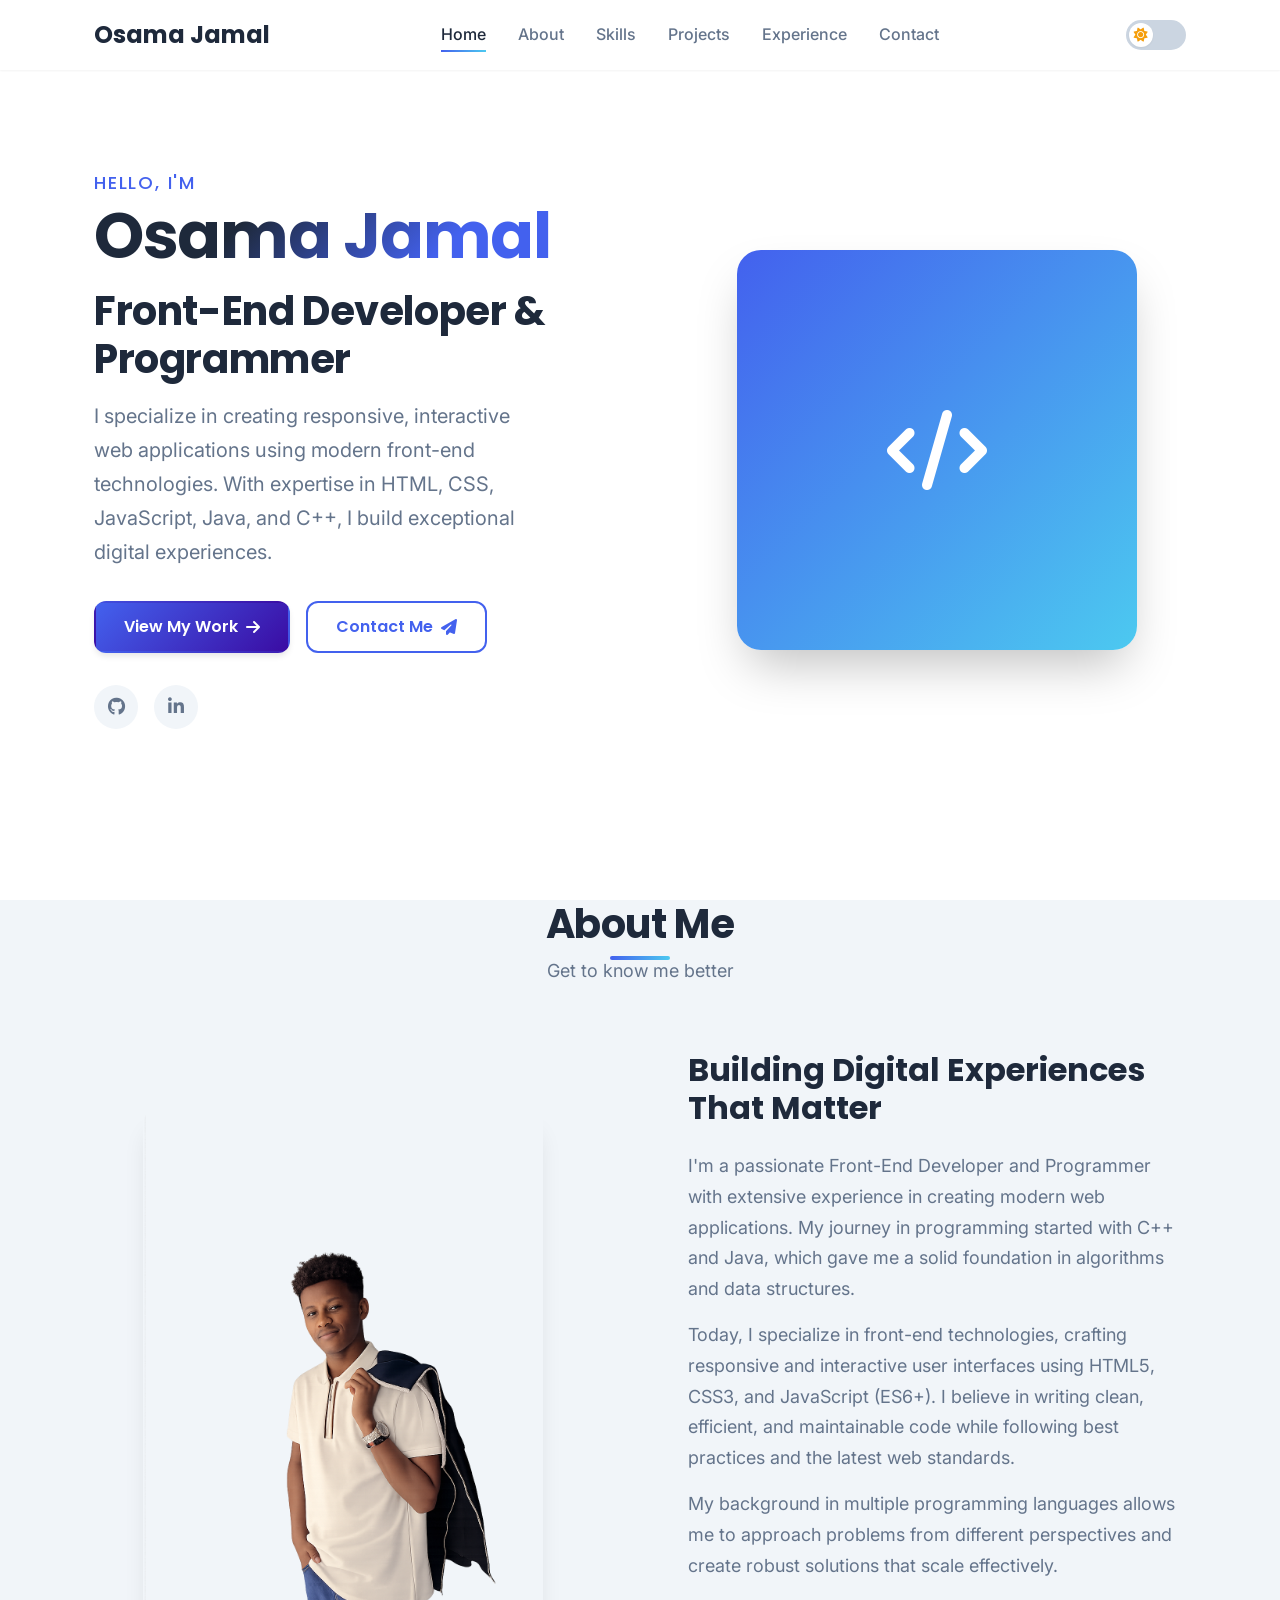
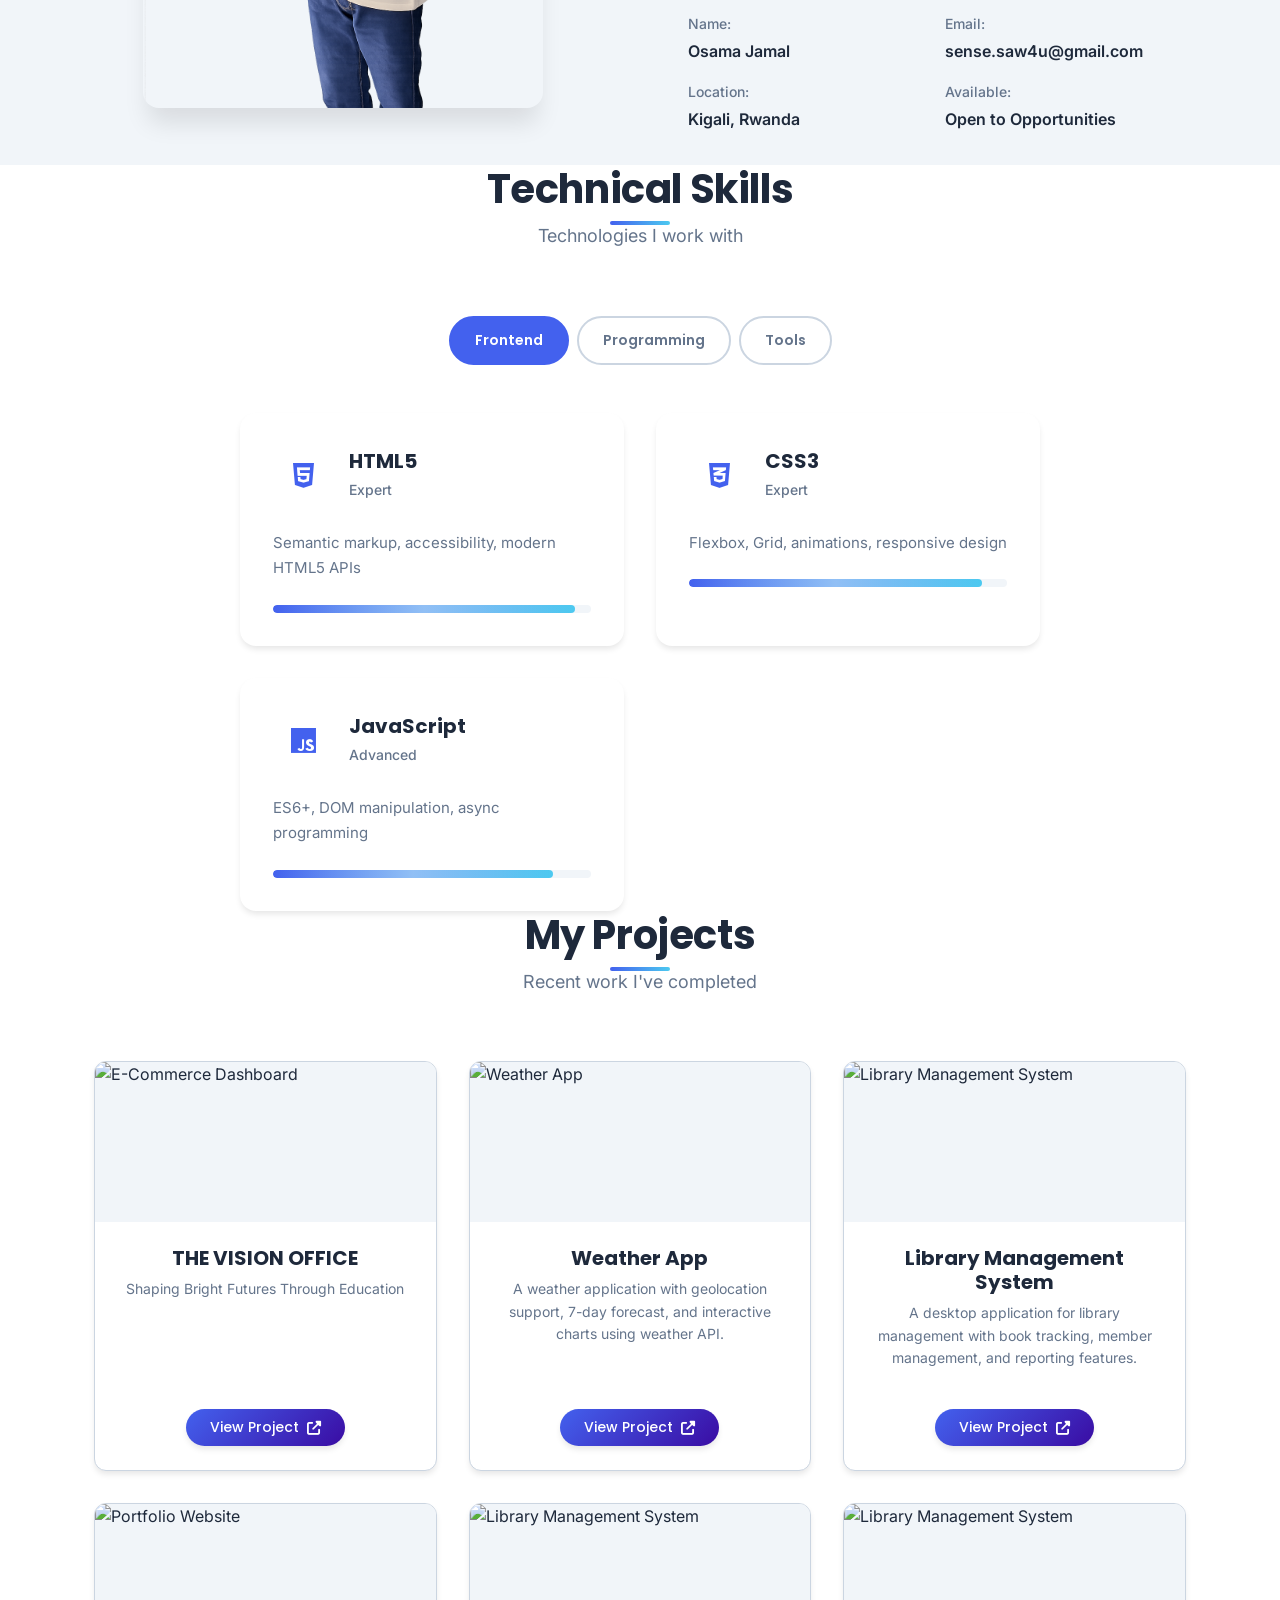
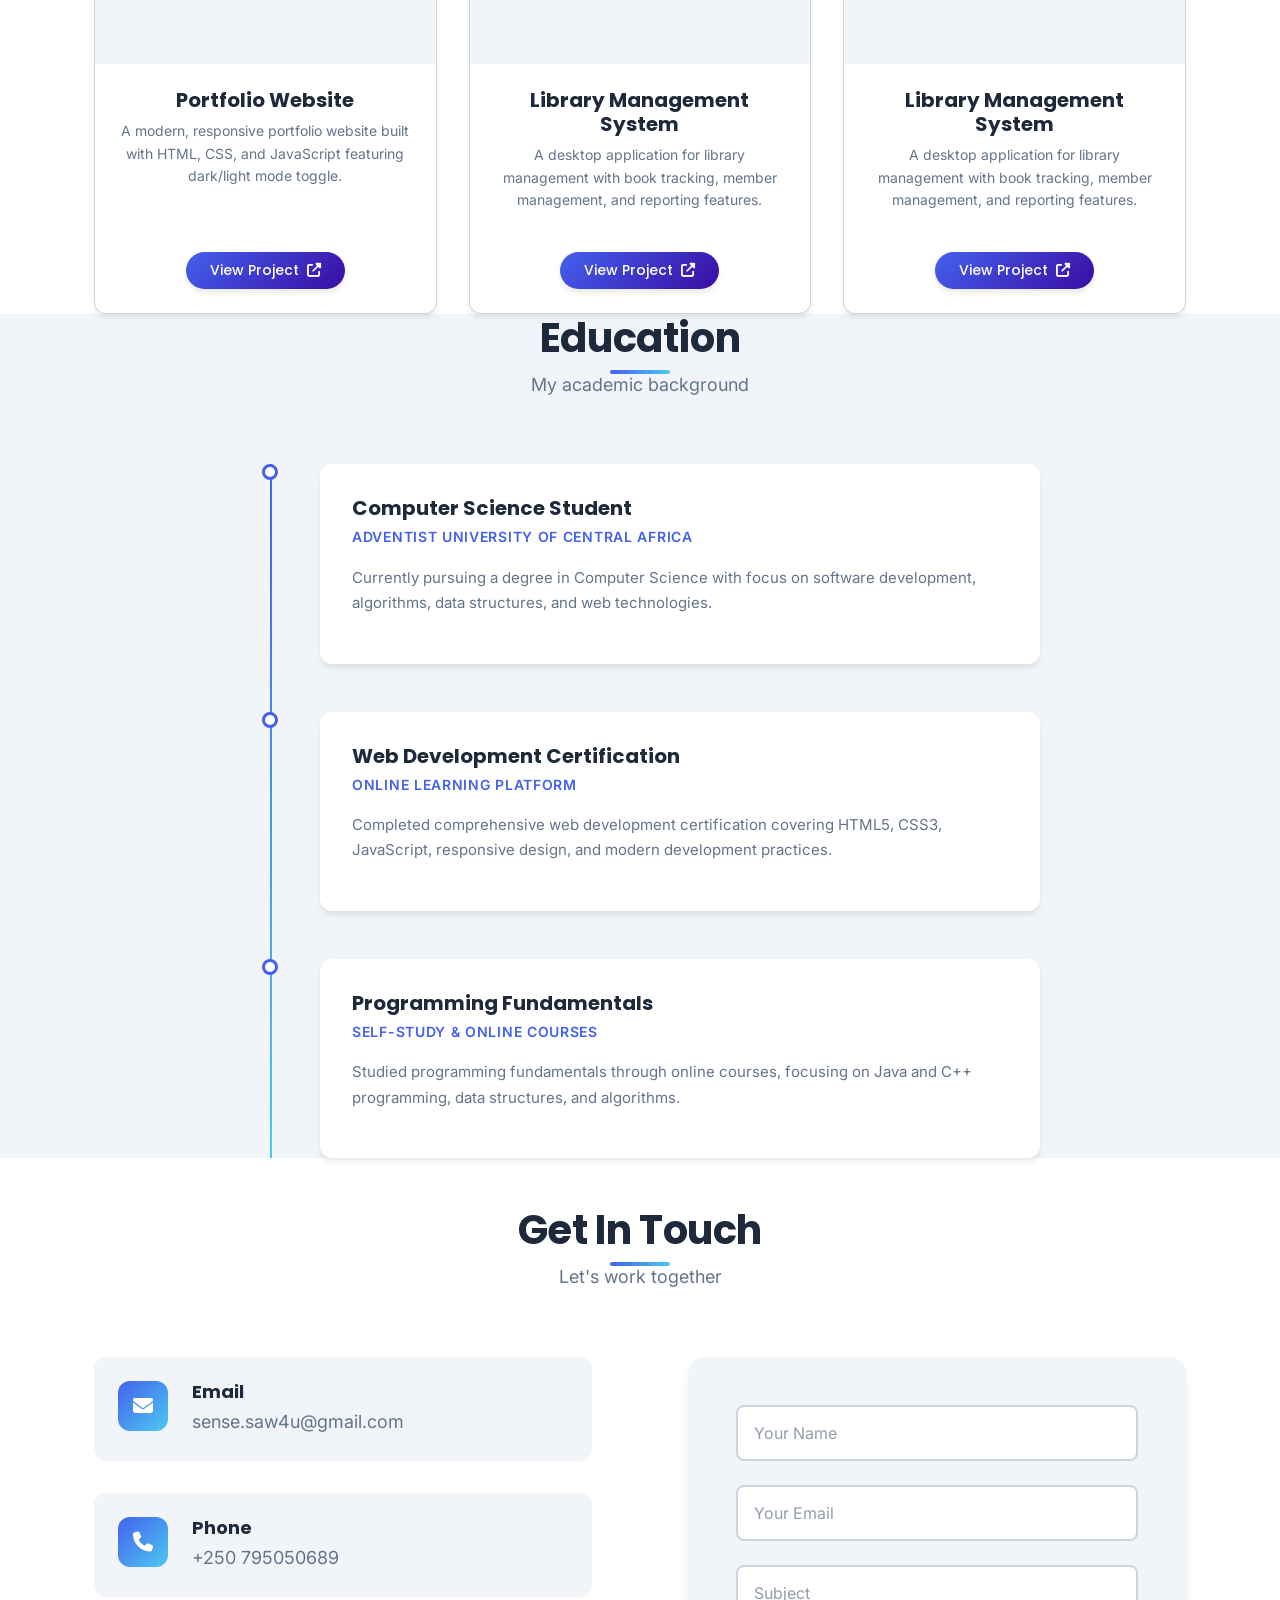
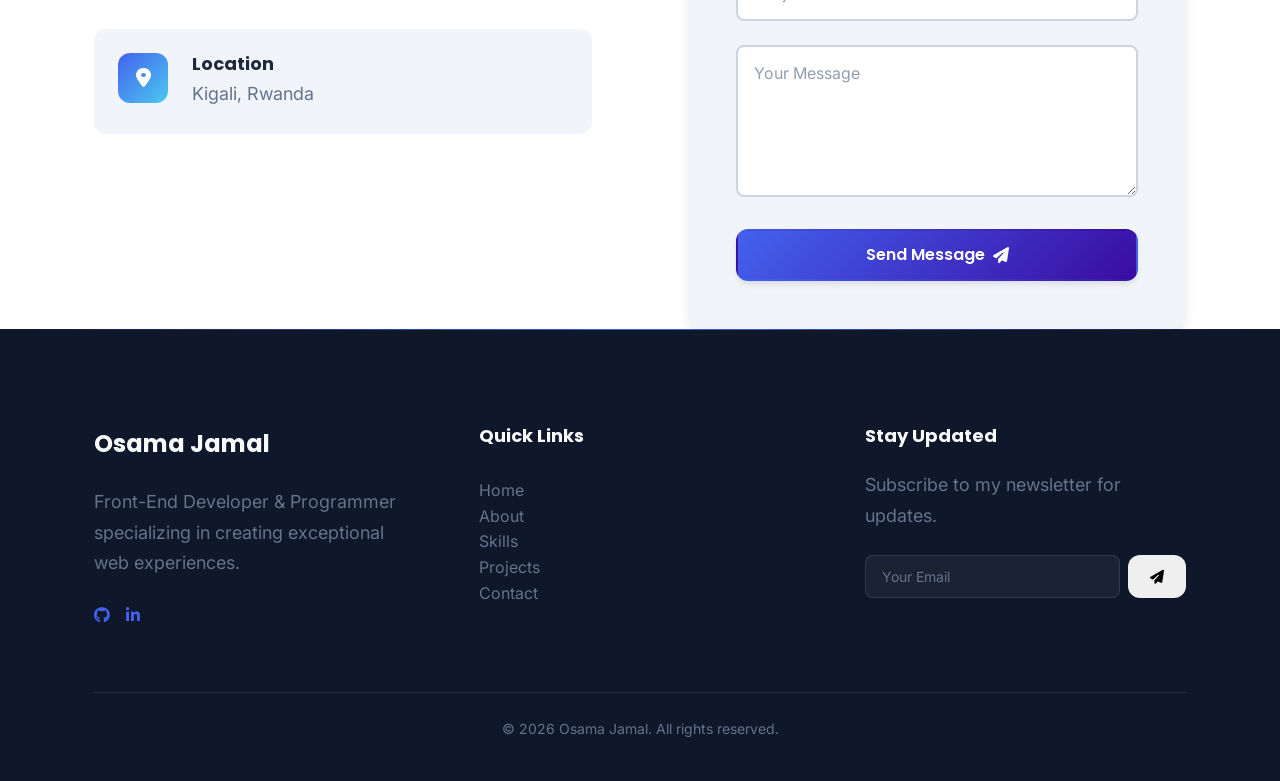
==== index.html @ 8637c6cd "Add files via upload" ====
<!DOCTYPE html>
<html lang="en">

<head>
    <meta charset="UTF-8">
    <meta name="viewport" content="width=device-width, initial-scale=1.0">
    <title>Osama Jamal | Front-End Developer</title>
    <meta name="description" content="Professional portfolio of Osama Jamal, Front-End Developer specializing in HTML, CSS, JavaScript, Java, and C++.">
    <link rel="stylesheet" href="https://cdnjs.cloudflare.com/ajax/libs/font-awesome/6.4.0/css/all.min.css">
    <link href="https://fonts.googleapis.com/css2?family=Poppins:wght@300;400;500;600;700&family=Inter:wght@300;400;500;600;700&display=swap" rel="stylesheet">
    <link rel="stylesheet" href="style.css">
    <link rel="icon" type="image/x-icon" href="assets/favicon.ico">
</head>

<body>
    <!-- Preloader -->
    <div class="preloader">
        <div class="loader">
            <div class="loader-circle"></div>
            <div class="loader-text">Loading</div>
        </div>
    </div>

    <!-- Back to Top Button -->
    <button id="backToTop" class="back-to-top">
        <i class="fas fa-chevron-up"></i>
    </button>

    <!-- Header & Navigation -->
    <header class="header">
        <div class="container">
            <nav class="navbar">
                <a href="#home" class="logo">
                    <span class="logo-text">O<span class="logo-highlight">J</span></span>
                    <span class="logo-name">Osama Jamal</span>
                </a>

                <ul class="nav-links">
                    <li><a href="#home" class="nav-link active">Home</a></li>
                    <li><a href="#about" class="nav-link">About</a></li>
                    <li><a href="#skills" class="nav-link">Skills</a></li>
                    <li><a href="#projects" class="nav-link">Projects</a></li>
                    <li><a href="#experience" class="nav-link">Experience</a></li>
                    <li><a href="#contact" class="nav-link">Contact</a></li>
                </ul>

                <div class="theme-toggle">
                    <input type="checkbox" id="theme-switch" class="theme-switch">
                    <label for="theme-switch" class="theme-label">
                        <i class="fas fa-sun"></i>
                        <i class="fas fa-moon"></i>
                        <span class="theme-ball"></span>
                    </label>
                </div>

                <div class="menu-toggle">
                    <div class="hamburger">
                        <span></span>
                        <span></span>
                        <span></span>
                    </div>
                </div>
            </nav>
        </div>
    </header>

    <!-- Main Content -->
    <main>
        <!-- Hero Section -->
        <section id="home" class="hero">
            <div class="container">
                <div class="hero-content">
                    <div class="hero-text">
                        <h4 class="hero-subtitle">Hello, I'm</h4>
                        <h1 class="hero-title">Osama Jamal</h1>
                        <h2 class="hero-role">Front-End Developer & Programmer</h2>
                        <p class="hero-description">
                            I specialize in creating responsive, interactive web applications using modern front-end technologies. With expertise in HTML, CSS, JavaScript, Java, and C++, I build exceptional digital experiences.
                        </p>
                        <div class="hero-buttons">
                            <a href="#projects" class="btn btn-primary">
                                <span>View My Work</span>
                                <i class="fas fa-arrow-right"></i>
                            </a>
                            <a href="#contact" class="btn btn-secondary">
                                <span>Contact Me</span>
                                <i class="fas fa-paper-plane"></i>
                            </a>
                        </div>
                        <div class="hero-social">
                            <a href="https://github.com" target="_blank" class="social-icon">
                                <i class="fab fa-github"></i>
                            </a>
                            <a href="https://linkedin.com" target="_blank" class="social-icon">
                                <i class="fab fa-linkedin-in"></i>
                            </a>
                        </div>
                    </div>
                    <div class="hero-image">
                        <div class="image-wrapper">
                            <div class="profile-image">
                                <!-- Placeholder for profile image -->
                                <div class="profile-placeholder">
                                    <i class="fas fa-code"></i>
                                </div>
                            </div>
                        </div>
                    </div>
                </div>
            </div>
        </section>

        <!-- About Section -->
        <section id="about" class="about section-padding">
            <div class="container">
                <div class="section-header">
                    <h2 class="section-title">About Me</h2>
                    <p class="section-subtitle">Get to know me better</p>
                </div>

                <div class="about-content">
                    <div class="about-image">
                        <div class="image-container">
                            <img src="osama.PNG" alt="Osama Jamal" class="about-img">
                            <div class="about-badge">
                                <!-- <span>Passionate Developer</span> -->
                            </div>
                        </div>
                    </div>

                    <div class="about-text">
                        <h3 class="about-title">Building Digital Experiences That Matter</h3>
                        <div class="about-description">
                            <p>
                                I'm a passionate Front-End Developer and Programmer with extensive experience in creating modern web applications. My journey in programming started with C++ and Java, which gave me a solid foundation in algorithms and data structures.
                            </p>
                            <p>
                                Today, I specialize in front-end technologies, crafting responsive and interactive user interfaces using HTML5, CSS3, and JavaScript (ES6+). I believe in writing clean, efficient, and maintainable code while following best practices and the latest web
                                standards.
                            </p>
                            <p>
                                My background in multiple programming languages allows me to approach problems from different perspectives and create robust solutions that scale effectively.
                            </p>
                        </div>

                        <div class="about-info">
                            <div class="info-item">
                                <span class="info-label">Name:</span>
                                <span class="info-value">Osama Jamal</span>
                            </div>
                            <div class="info-item">
                                <span class="info-label">Email:</span>
                                <span class="info-value">sense.saw4u@gmail.com</span>
                            </div>
                            <div class="info-item">
                                <span class="info-label">Location:</span>
                                <span class="info-value">Kigali, Rwanda</span>
                            </div>
                            <div class="info-item">
                                <span class="info-label">Available:</span>
                                <span class="info-value">Open to Opportunities</span>
                            </div>
                        </div>
                    </div>
                </div>
            </div>
        </section>

        <!-- Skills Section -->
        <section id="skills" class="skills section-padding">
            <div class="container">
                <div class="section-header">
                    <h2 class="section-title">Technical Skills</h2>
                    <p class="section-subtitle">Technologies I work with</p>
                </div>

                <div class="skills-content">
                    <div class="skills-categories">
                        <div class="category-tabs">
                            <button class="category-tab active" data-category="frontend">Frontend</button>
                            <button class="category-tab" data-category="programming">Programming</button>
                            <button class="category-tab" data-category="tools">Tools</button>
                        </div>

                        <div class="category-content">
                            <!-- Frontend Skills -->
                            <div class="skills-grid active" id="frontend">
                                <div class="skill-item">
                                    <div class="skill-header">
                                        <div class="skill-icon">
                                            <i class="fab fa-html5"></i>
                                        </div>
                                        <div class="skill-info">
                                            <h4 class="skill-name">HTML5</h4>
                                            <span class="skill-level">Expert</span>
                                        </div>
                                    </div>
                                    <p class="skill-description">Semantic markup, accessibility, modern HTML5 APIs</p>
                                    <div class="skill-progress">
                                        <div class="progress-bar" style="width: 95%"></div>
                                    </div>
                                </div>

                                <div class="skill-item">
                                    <div class="skill-header">
                                        <div class="skill-icon">
                                            <i class="fab fa-css3-alt"></i>
                                        </div>
                                        <div class="skill-info">
                                            <h4 class="skill-name">CSS3</h4>
                                            <span class="skill-level">Expert</span>
                                        </div>
                                    </div>
                                    <p class="skill-description">Flexbox, Grid, animations, responsive design</p>
                                    <div class="skill-progress">
                                        <div class="progress-bar" style="width: 92%"></div>
                                    </div>
                                </div>

                                <div class="skill-item">
                                    <div class="skill-header">
                                        <div class="skill-icon">
                                            <i class="fab fa-js"></i>
                                        </div>
                                        <div class="skill-info">
                                            <h4 class="skill-name">JavaScript</h4>
                                            <span class="skill-level">Advanced</span>
                                        </div>
                                    </div>
                                    <p class="skill-description">ES6+, DOM manipulation, async programming</p>
                                    <div class="skill-progress">
                                        <div class="progress-bar" style="width: 88%"></div>
                                    </div>
                                </div>
                            </div>

                            <!-- Programming Skills -->
                            <div class="skills-grid" id="programming">
                                <div class="skill-item">
                                    <div class="skill-header">
                                        <div class="skill-icon">
                                            <i class="fab fa-java"></i>
                                        </div>
                                        <div class="skill-info">
                                            <h4 class="skill-name">Java</h4>
                                            <span class="skill-level">Advanced</span>
                                        </div>
                                    </div>
                                    <p class="skill-description">OOP, data structures, algorithms</p>
                                    <div class="skill-progress">
                                        <div class="progress-bar" style="width: 85%"></div>
                                    </div>
                                </div>

                                <div class="skill-item">
                                    <div class="skill-header">
                                        <div class="skill-icon">
                                            <i class="fas fa-code"></i>
                                        </div>
                                        <div class="skill-info">
                                            <h4 class="skill-name">C++</h4>
                                            <span class="skill-level">Intermediate</span>
                                        </div>
                                    </div>
                                    <p class="skill-description">Memory management, algorithms, OOP</p>
                                    <div class="skill-progress">
                                        <div class="progress-bar" style="width: 80%"></div>
                                    </div>
                                </div>
                            </div>

                            <!-- Tools Skills -->
                            <div class="skills-grid" id="tools">
                                <div class="skill-item">
                                    <div class="skill-header">
                                        <div class="skill-icon">
                                            <i class="fab fa-git-alt"></i>
                                        </div>
                                        <div class="skill-info">
                                            <h4 class="skill-name">Git</h4>
                                            <span class="skill-level">Advanced</span>
                                        </div>
                                    </div>
                                    <p class="skill-description">Version control, collaboration workflows</p>
                                    <div class="skill-progress">
                                        <div class="progress-bar" style="width: 90%"></div>
                                    </div>
                                </div>

                                <div class="skill-item">
                                    <div class="skill-header">
                                        <div class="skill-icon">
                                            <i class="fas fa-tools"></i>
                                        </div>
                                        <div class="skill-info">
                                            <h4 class="skill-name">VS Code</h4>
                                            <span class="skill-level">Expert</span>
                                        </div>
                                    </div>
                                    <p class="skill-description">Extensions, debugging, productivity tools</p>
                                    <div class="skill-progress">
                                        <div class="progress-bar" style="width: 95%"></div>
                                    </div>
                                </div>
                            </div>
                        </div>
                    </div>
                </div>
            </div>
        </section>

        <!-- Projects Section -->
        <!-- Projects Section -->
        <section id="projects" class="projects section-padding">
            <div class="container">
                <div class="section-header">
                    <h2 class="section-title">My Projects</h2>
                    <p class="section-subtitle">Recent work I've completed</p>
                </div>

                <div class="projects-grid">
                    <!-- Project 1 -->
                    <div class="project-card">
                        <div class="project-image">
                            <img src="pics/project1.jpg" alt="E-Commerce Dashboard">
                        </div>
                        <div class="project-content">
                            <h3 class="project-title">THE VISION OFFICE</h3>
                            <p class="project-description">
                                Shaping Bright Futures Through Education
                            </p>
                            <div class="project-footer">
                                <a href="https//the-vision-dd56e.Wep.app" target="_blank" class="btn btn-sm btn-primary">
                                    <span>View Project</span>
                                    <i class="fas fa-external-link-alt"></i>
                                </a>
                            </div>
                        </div>
                    </div>

                    <!-- Project 2 -->
                    <div class="project-card">
                        <div class="project-image">
                            <img src="pics/" alt="Weather App">
                        </div>
                        <div class="project-content">
                            <h3 class="project-title">Weather App</h3>
                            <p class="project-description">
                                A weather application with geolocation support, 7-day forecast, and interactive charts using weather API.
                            </p>
                            <div class="project-footer">
                                <a href="https://github.com/yourusername/weather-app" target="_blank" class="btn btn-sm btn-primary">
                                    <span>View Project</span>
                                    <i class="fas fa-external-link-alt"></i>
                                </a>
                            </div>
                        </div>
                    </div>

                    <!-- Project 3 -->
                    <div class="project-card">
                        <div class="project-image">
                            <img src="project3.jpg" alt="Library Management System">
                        </div>
                        <div class="project-content">
                            <h3 class="project-title">Library Management System</h3>
                            <p class="project-description">
                                A desktop application for library management with book tracking, member management, and reporting features.
                            </p>
                            <div class="project-footer">
                                <a href="https://github.com/yourusername/library-management" target="_blank" class="btn btn-sm btn-primary">
                                    <span>View Project</span>
                                    <i class="fas fa-external-link-alt"></i>
                                </a>
                            </div>
                        </div>
                    </div>

                    <!-- Project 4 -->
                    <div class="project-card">
                        <div class="project-image">
                            <img src="project4.jpg" alt="Portfolio Website">
                        </div>
                        <div class="project-content">
                            <h3 class="project-title">Portfolio Website</h3>
                            <p class="project-description">
                                A modern, responsive portfolio website built with HTML, CSS, and JavaScript featuring dark/light mode toggle.
                            </p>
                            <div class="project-footer">
                                <a href="https://github.com/yourusername/portfolio" target="_blank" class="btn btn-sm btn-primary">
                                    <span>View Project</span>
                                    <i class="fas fa-external-link-alt"></i>
                                </a>
                            </div>
                        </div>
                    </div>
                    <!-- Project 5 -->
                    <div class="project-card">
                        <div class="project-image">
                            <img src="project3.jpg" alt="Library Management System">
                        </div>
                        <div class="project-content">
                            <h3 class="project-title">Library Management System</h3>
                            <p class="project-description">
                                A desktop application for library management with book tracking, member management, and reporting features.
                            </p>
                            <div class="project-footer">
                                <a href="https://github.com/yourusername/library-management" target="_blank" class="btn btn-sm btn-primary">
                                    <span>View Project</span>
                                    <i class="fas fa-external-link-alt"></i>
                                </a>
                            </div>
                        </div>
                    </div>
                    <!-- Project 6 -->
                    <div class="project-card">
                        <div class="project-image">
                            <img src="project3.jpg" alt="Library Management System">
                        </div>
                        <div class="project-content">
                            <h3 class="project-title">Library Management System</h3>
                            <p class="project-description">
                                A desktop application for library management with book tracking, member management, and reporting features.
                            </p>
                            <div class="project-footer">
                                <a href="https://github.com/yourusername/library-management" target="_blank" class="btn btn-sm btn-primary">
                                    <span>View Project</span>
                                    <i class="fas fa-external-link-alt"></i>
                                </a>
                            </div>
                        </div>
                    </div>
                </div>
            </div>
        </section>

        <!-- Experience Section -->
        <section id="experience" class="experience section-padding">
            <div class="container">
                <div class="section-header">
                    <h2 class="section-title">Education</h2>
                    <p class="section-subtitle">My academic background</p>
                </div>

                <div class="timeline">
                    <div class="timeline-item">
                        <!-- <div class="timeline-date">Currently</div> -->
                        <div class="timeline-content">
                            <h3 class="timeline-title">Computer Science Student</h3>
                            <span class="timeline-subtitle">
Adventist University of Central Africa</span>
                            <p class="timeline-description">
                                Currently pursuing a degree in Computer Science with focus on software development, algorithms, data structures, and web technologies.
                            </p>
                        </div>
                    </div>

                    <div class="timeline-item">
                        <!-- <div class="timeline-date">2023</div> -->
                        <div class="timeline-content">
                            <h3 class="timeline-title">Web Development Certification</h3>
                            <span class="timeline-subtitle">Online Learning Platform</span>
                            <p class="timeline-description">
                                Completed comprehensive web development certification covering HTML5, CSS3, JavaScript, responsive design, and modern development practices.
                            </p>
                        </div>
                    </div>

                    <div class="timeline-item">
                        <!-- <div class="timeline-date">2022</div> -->
                        <div class="timeline-content">
                            <h3 class="timeline-title">Programming Fundamentals</h3>
                            <span class="timeline-subtitle">Self-Study & Online Courses</span>
                            <p class="timeline-description">
                                Studied programming fundamentals through online courses, focusing on Java and C++ programming, data structures, and algorithms.
                            </p>
                        </div>
                    </div>
                </div>
            </div>
        </section>

        <!-- Contact Section -->
        <section id="contact" class="contact section-padding">
            <div class="container">
                <div class="section-header">
                    <h2 class="section-title">Get In Touch</h2>
                    <p class="section-subtitle">Let's work together</p>
                </div>

                <div class="contact-content">
                    <div class="contact-info">
                        <div class="contact-item">
                            <div class="contact-icon">
                                <i class="fas fa-envelope"></i>
                            </div>
                            <div class="contact-details">
                                <h4 class="contact-title">Email</h4>
                                <p class="contact-text">sense.saw4u@gmail.com</p>
                            </div>
                        </div>

                        <div class="contact-item">
                            <div class="contact-icon">
                                <i class="fas fa-phone"></i>
                            </div>
                            <div class="contact-details">
                                <h4 class="contact-title">Phone</h4>
                                <p class="contact-text">+250 795050689</p>
                            </div>
                        </div>

                        <div class="contact-item">
                            <div class="contact-icon">
                                <i class="fas fa-map-marker-alt"></i>
                            </div>
                            <div class="contact-details">
                                <h4 class="contact-title">Location</h4>
                                <p class="contact-text">Kigali, Rwanda</p>
                            </div>
                        </div>
                    </div>

                    <div class="contact-form-container">
                        <form id="contactForm" class="contact-form">
                            <div class="form-group">
                                <input type="text" id="name" class="form-control" placeholder="Your Name" required>
                            </div>

                            <div class="form-group">
                                <input type="email" id="email" class="form-control" placeholder="Your Email" required>
                            </div>

                            <div class="form-group">
                                <input type="text" id="subject" class="form-control" placeholder="Subject" required>
                            </div>

                            <div class="form-group">
                                <textarea id="message" class="form-control" placeholder="Your Message" rows="5" required></textarea>
                            </div>

                            <button type="submit" class="btn btn-primary btn-full">
                                <span>Send Message</span>
                                <i class="fas fa-paper-plane"></i>
                            </button>
                        </form>
                    </div>
                </div>
            </div>
        </section>
    </main>

    <!-- Footer -->
    <footer class="footer">
        <div class="container">
            <div class="footer-content">
                <div class="footer-info">
                    <a href="#home" class="footer-logo">Osama Jamal</a>
                    <p class="footer-text">Front-End Developer & Programmer specializing in creating exceptional web experiences.</p>
                    <div class="footer-social">
                        <a href="https://github.com" class="social-link"><i class="fab fa-github"></i></a>
                        <a href="https://linkedin.com" class="social-link"><i class="fab fa-linkedin-in"></i></a>
                    </div>
                </div>

                <div class="footer-links">
                    <h4 class="footer-title">Quick Links</h4>
                    <ul class="footer-menu">
                        <li><a href="#home">Home</a></li>
                        <li><a href="#about">About</a></li>
                        <li><a href="#skills">Skills</a></li>
                        <li><a href="#projects">Projects</a></li>
                        <li><a href="#contact">Contact</a></li>
                    </ul>
                </div>

                <div class="footer-newsletter">
                    <h4 class="footer-title">Stay Updated</h4>
                    <p class="footer-text">Subscribe to my newsletter for updates.</p>
                    <form class="newsletter-form">
                        <input type="email" placeholder="Your Email" class="newsletter-input" required>
                        <button type="submit" class="btn btn-sm">
                            <i class="fas fa-paper-plane"></i>
                        </button>
                    </form>
                </div>
            </div>

            <div class="footer-bottom">
                <p class="copyright">&copy; <span class="current-year">2023</span> Osama Jamal. All rights reserved.</p>
            </div>
        </div>
    </footer>

    <!-- JavaScript Files -->
    <script src="script.js"></script>
</body>

</html>
---- style.css ----
/* ==========================================================================
   Osama Jamal Portfolio - Main Stylesheet
   Version: 2.0
   Author: Osama Jamal
   Description: Modern, responsive portfolio with dark/light theme
   ========================================================================== */


/* ==========================================================================
   Table of Contents:
   1. CSS Variables & Reset
   2. Base Styles & Typography
   3. Layout & Container
   4. Buttons & Form Elements
   5. Navigation & Header
   6. Hero Section
   7. About Section
   8. Skills Section
   9. Projects Section
   10. Experience Section
   11. Contact Section
   12. Footer
   13. Animations & Effects
   14. Utility Classes
   15. Responsive Design (Media Queries)
   ========================================================================== */


/* ==========================================================================
   1. CSS Variables & Reset
   ========================================================================== */

:root {
    /* Color Palette - Light Theme */
    --primary-color: #4361ee;
    --primary-dark: #3a0ca3;
    --primary-light: #4895ef;
    --secondary-color: #f72585;
    --accent-color: #4cc9f0;
    --success-color: #4ade80;
    --warning-color: #f59e0b;
    --danger-color: #ef4444;
    /* Neutral Colors */
    --dark-color: #1e293b;
    --dark-gray: #475569;
    --gray-color: #64748b;
    --light-gray: #cbd5e1;
    --light-color: #f8fafc;
    --white: #ffffff;
    --black: #000000;
    /* Background Colors */
    --bg-primary: var(--white);
    --bg-secondary: #f1f5f9;
    --bg-dark: #0f172a;
    /* Text Colors */
    --text-primary: var(--dark-color);
    --text-secondary: var(--gray-color);
    --text-light: var(--light-color);
    /* Shadows */
    --shadow-sm: 0 1px 2px rgba(0, 0, 0, 0.05);
    --shadow-md: 0 4px 6px -1px rgba(0, 0, 0, 0.1);
    --shadow-lg: 0 10px 15px -3px rgba(0, 0, 0, 0.1);
    --shadow-xl: 0 20px 25px -5px rgba(0, 0, 0, 0.1);
    --shadow-2xl: 0 25px 50px -12px rgba(0, 0, 0, 0.25);
    --shadow-inner: inset 0 2px 4px rgba(0, 0, 0, 0.06);
    /* Border Radius */
    --radius-sm: 0.25rem;
    --radius-md: 0.5rem;
    --radius-lg: 0.75rem;
    --radius-xl: 1rem;
    --radius-2xl: 1.5rem;
    --radius-full: 9999px;
    /* Spacing Scale */
    --space-xs: 0.25rem;
    --space-sm: 0.5rem;
    --space-md: 1rem;
    --space-lg: 1.5rem;
    --space-xl: 2rem;
    --space-2xl: 3rem;
    --space-3xl: 4rem;
    --space-4xl: 6rem;
    /* Transitions */
    --transition-fast: 150ms ease;
    --transition-normal: 300ms ease;
    --transition-slow: 500ms ease;
    --transition-bounce: cubic-bezier(0.68, -0.55, 0.265, 1.55);
    /* Typography */
    --font-primary: 'Inter', -apple-system, BlinkMacSystemFont, 'Segoe UI', Roboto, sans-serif;
    --font-secondary: 'Poppins', 'Inter', sans-serif;
    --font-mono: 'SF Mono', 'Fira Code', 'Roboto Mono', monospace;
    /* Z-index Layers */
    --z-dropdown: 1000;
    --z-sticky: 1020;
    --z-fixed: 1030;
    --z-modal: 1040;
    --z-popover: 1050;
    --z-tooltip: 1060;
    --z-preloader: 9999;
}


/* Dark Theme Variables */

[data-theme="dark"] {
    --primary-color: #5a7dfe;
    --primary-dark: #4d1dca;
    --primary-light: #6ba8ff;
    --secondary-color: #ff4da6;
    --accent-color: #6bdbf9;
    /* Neutral Colors - Dark Theme */
    --dark-color: #f1f5f9;
    --dark-gray: #cbd5e1;
    --gray-color: #94a3b8;
    --light-gray: #475569;
    --light-color: #1e293b;
    --white: #0f172a;
    --black: #ffffff;
    /* Background Colors - Dark Theme */
    --bg-primary: #0f172a;
    --bg-secondary: #1e293b;
    --bg-dark: #020617;
    /* Text Colors - Dark Theme */
    --text-primary: #f1f5f9;
    --text-secondary: #94a3b8;
    --text-light: #f8fafc;
    /* Shadows - Dark Theme */
    --shadow-sm: 0 1px 2px rgba(0, 0, 0, 0.3);
    --shadow-md: 0 4px 6px -1px rgba(0, 0, 0, 0.4);
    --shadow-lg: 0 10px 15px -3px rgba(0, 0, 0, 0.5);
    --shadow-xl: 0 20px 25px -5px rgba(0, 0, 0, 0.6);
}


/* CSS Reset */

*,
*::before,
*::after {
    margin: 0;
    padding: 0;
    box-sizing: border-box;
}

html {
    scroll-behavior: smooth;
    scroll-padding-top: 5rem;
    font-size: 16px;
}

body {
    font-family: var(--font-primary);
    line-height: 1.6;
    color: var(--text-primary);
    background-color: var(--bg-primary);
    transition: background-color var(--transition-normal), color var(--transition-normal);
    overflow-x: hidden;
    min-height: 100vh;
}


/* Selection Styling */

::selection {
    background-color: var(--primary-color);
    color: var(--white);
    text-shadow: none;
}


/* Scrollbar Styling */

::-webkit-scrollbar {
    width: 10px;
}

::-webkit-scrollbar-track {
    background: var(--bg-secondary);
}

::-webkit-scrollbar-thumb {
    background: var(--primary-color);
    border-radius: var(--radius-full);
}

::-webkit-scrollbar-thumb:hover {
    background: var(--primary-dark);
}


/* ==========================================================================
   2. Base Styles & Typography
   ========================================================================== */


/* Typography Scale */

h1,
h2,
h3,
h4,
h5,
h6 {
    font-family: var(--font-secondary);
    font-weight: 700;
    line-height: 1.2;
    margin-bottom: var(--space-md);
    color: var(--text-primary);
}

h1 {
    font-size: clamp(2.5rem, 5vw, 3.5rem);
    letter-spacing: -0.02em;
}

h2 {
    font-size: clamp(2rem, 4vw, 2.5rem);
    letter-spacing: -0.01em;
}

h3 {
    font-size: clamp(1.5rem, 3vw, 2rem);
}

h4 {
    font-size: clamp(1.25rem, 2.5vw, 1.5rem);
}

h5 {
    font-size: clamp(1.125rem, 2vw, 1.25rem);
}

h6 {
    font-size: 1rem;
}

p {
    margin-bottom: var(--space-md);
    color: var(--text-secondary);
    font-size: 1.125rem;
    line-height: 1.7;
}

a {
    color: var(--primary-color);
    text-decoration: none;
    transition: color var(--transition-fast);
}

a:hover {
    color: var(--primary-dark);
}

ul,
ol {
    list-style: none;
}

img,
video {
    max-width: 100%;
    height: auto;
    display: block;
}

code {
    font-family: var(--font-mono);
    background-color: var(--bg-secondary);
    padding: 0.2em 0.4em;
    border-radius: var(--radius-sm);
    font-size: 0.875em;
}

blockquote {
    border-left: 4px solid var(--primary-color);
    padding-left: var(--space-lg);
    margin: var(--space-xl) 0;
    font-style: italic;
    color: var(--text-secondary);
}

hr {
    border: none;
    height: 1px;
    background-color: var(--light-gray);
    margin: var(--space-xl) 0;
    opacity: 0.3;
}


/* ==========================================================================
   3. Layout & Container
   ========================================================================== */

.container {
    width: 100%;
    max-width: 1200px;
    margin: 0 auto;
    padding: 0 var(--space-lg);
}

.container-narrow {
    max-width: 800px;
}

.container-wide {
    max-width: 1400px;
}

.section {
    padding: var(--space-4xl) 0;
    position: relative;
}

.section-sm {
    padding: var(--space-2xl) 0;
}

.section-lg {
    padding: var(--space-4xl) 0;
}

.section-header {
    text-align: center;
    margin-bottom: var(--space-3xl);
    max-width: 700px;
    margin-left: auto;
    margin-right: auto;
}

.section-title {
    position: relative;
    display: inline-block;
    margin-bottom: var(--space-sm);
}

.section-title::after {
    content: '';
    position: absolute;
    bottom: -12px;
    left: 50%;
    transform: translateX(-50%);
    width: 60px;
    height: 4px;
    background: linear-gradient(90deg, var(--primary-color), var(--accent-color));
    border-radius: var(--radius-full);
}

.section-subtitle {
    font-size: 1.125rem;
    color: var(--text-secondary);
    max-width: 600px;
    margin: 0 auto;
}

.grid {
    display: grid;
    gap: var(--space-xl);
}

.grid-2 {
    grid-template-columns: repeat(auto-fit, minmax(300px, 1fr));
}

.grid-3 {
    grid-template-columns: repeat(auto-fit, minmax(280px, 1fr));
}

.grid-4 {
    grid-template-columns: repeat(auto-fit, minmax(250px, 1fr));
}

.flex {
    display: flex;
}

.flex-col {
    flex-direction: column;
}

.flex-row {
    flex-direction: row;
}

.items-center {
    align-items: center;
}

.justify-center {
    justify-content: center;
}

.justify-between {
    justify-content: space-between;
}

.gap-xs {
    gap: var(--space-xs);
}

.gap-sm {
    gap: var(--space-sm);
}

.gap-md {
    gap: var(--space-md);
}

.gap-lg {
    gap: var(--space-lg);
}

.gap-xl {
    gap: var(--space-xl);
}

.text-center {
    text-align: center;
}

.text-left {
    text-align: left;
}

.text-right {
    text-align: right;
}

.mx-auto {
    margin-left: auto;
    margin-right: auto;
}

.my-auto {
    margin-top: auto;
    margin-bottom: auto;
}

.w-full {
    width: 100%;
}

.h-full {
    height: 100%;
}

.relative {
    position: relative;
}

.absolute {
    position: absolute;
}

.fixed {
    position: fixed;
}

.sticky {
    position: sticky;
}


/* ==========================================================================
   4. Buttons & Form Elements
   ========================================================================== */


/* Button Base Styles */

.btn {
    display: inline-flex;
    align-items: center;
    justify-content: center;
    gap: var(--space-sm);
    padding: 0.75rem 1.75rem;
    border-radius: var(--radius-lg);
    font-family: var(--font-secondary);
    font-weight: 600;
    font-size: 1rem;
    line-height: 1.5;
    text-align: center;
    cursor: pointer;
    transition: all var(--transition-normal);
    border: 2px solid transparent;
    outline: none;
    position: relative;
    overflow: hidden;
    user-select: none;
}

.btn::before {
    content: '';
    position: absolute;
    top: 50%;
    left: 50%;
    width: 0;
    height: 0;
    border-radius: 50%;
    background-color: rgba(255, 255, 255, 0.2);
    transform: translate(-50%, -50%);
    transition: width 0.6s, height 0.6s;
}

.btn:hover::before {
    width: 300px;
    height: 300px;
}

.btn:active {
    transform: translateY(1px);
}

.btn:disabled {
    opacity: 0.5;
    cursor: not-allowed;
}


/* Button Variants */

.btn-primary {
    background: linear-gradient(135deg, var(--primary-color), var(--primary-dark));
    color: var(--white);
    box-shadow: var(--shadow-md);
}

.btn-primary:hover {
    transform: translateY(-3px);
    box-shadow: var(--shadow-lg);
    background: linear-gradient(135deg, var(--primary-dark), var(--primary-color));
}

.btn-secondary {
    background-color: transparent;
    border-color: var(--primary-color);
    color: var(--primary-color);
}

.btn-secondary:hover {
    background-color: var(--primary-color);
    color: var(--white);
    transform: translateY(-3px);
    box-shadow: var(--shadow-md);
}

.btn-outline {
    background-color: transparent;
    border-color: var(--gray-color);
    color: var(--text-secondary);
}

.btn-outline:hover {
    border-color: var(--primary-color);
    color: var(--primary-color);
    background-color: rgba(var(--primary-color), 0.05);
}

.btn-ghost {
    background-color: transparent;
    border-color: transparent;
    color: var(--text-secondary);
}

.btn-ghost:hover {
    background-color: var(--bg-secondary);
    color: var(--text-primary);
}

.btn-success {
    background-color: var(--success-color);
    color: var(--white);
}

.btn-warning {
    background-color: var(--warning-color);
    color: var(--white);
}

.btn-danger {
    background-color: var(--danger-color);
    color: var(--white);
}


/* Button Sizes */

.btn-sm {
    padding: 0.5rem 1.25rem;
    font-size: 0.875rem;
}

.btn-lg {
    padding: 1rem 2.25rem;
    font-size: 1.125rem;
}

.btn-xl {
    padding: 1.25rem 2.5rem;
    font-size: 1.25rem;
}

.btn-block {
    width: 100%;
}

.btn-icon {
    width: 2.5rem;
    height: 2.5rem;
    padding: 0;
    border-radius: var(--radius-full);
}

.btn-group {
    display: flex;
    gap: var(--space-sm);
    flex-wrap: wrap;
}


/* Form Elements */

.form-group {
    margin-bottom: var(--space-lg);
}

.form-label {
    display: block;
    margin-bottom: var(--space-xs);
    font-weight: 600;
    color: var(--text-primary);
    font-size: 0.875rem;
    text-transform: uppercase;
    letter-spacing: 0.05em;
}

.form-control {
    width: 100%;
    padding: 0.875rem 1rem;
    font-family: var(--font-primary);
    font-size: 1rem;
    line-height: 1.5;
    color: var(--text-primary);
    background-color: var(--bg-primary);
    border: 2px solid var(--light-gray);
    border-radius: var(--radius-md);
    transition: all var(--transition-fast);
    outline: none;
}

.form-control:focus {
    border-color: var(--primary-color);
    box-shadow: 0 0 0 3px rgba(var(--primary-color), 0.1);
}

.form-control::placeholder {
    color: var(--gray-color);
    opacity: 0.7;
}

textarea.form-control {
    min-height: 120px;
    resize: vertical;
}

.form-check {
    display: flex;
    align-items: center;
    gap: var(--space-sm);
    margin-bottom: var(--space-sm);
}

.form-check-input {
    width: 1.125rem;
    height: 1.125rem;
}

.form-check-label {
    font-size: 0.875rem;
    color: var(--text-secondary);
}

.form-message {
    font-size: 0.875rem;
    margin-top: var(--space-xs);
}

.form-message.success {
    color: var(--success-color);
}

.form-message.error {
    color: var(--danger-color);
}


/* ==========================================================================
   5. Navigation & Header
   ========================================================================== */

.header {
    position: fixed;
    top: 0;
    left: 0;
    width: 100%;
    z-index: var(--z-fixed);
    background-color: rgba(var(--bg-primary), 0.9);
    backdrop-filter: blur(10px);
    box-shadow: var(--shadow-sm);
    transition: all var(--transition-normal);
}

.header.scrolled {
    box-shadow: var(--shadow-md);
}

.navbar {
    display: flex;
    align-items: center;
    justify-content: space-between;
    padding: 1rem 0;
}

.logo {
    display: flex;
    align-items: center;
    gap: var(--space-sm);
    font-family: var(--font-secondary);
    font-weight: 700;
    font-size: 1.5rem;
    color: var(--text-primary);
    z-index: var(--z-fixed);
}

.logo-icon {
    display: flex;
    align-items: center;
    justify-content: center;
    width: 40px;
    height: 40px;
    background: linear-gradient(135deg, var(--primary-color), var(--accent-color));
    color: var(--white);
    border-radius: var(--radius-md);
    font-weight: 800;
}

.logo-text {
    display: none;
}

.nav-links {
    display: flex;
    gap: var(--space-xl);
}

.nav-link {
    position: relative;
    font-weight: 500;
    color: var(--text-secondary);
    padding: 0.5rem 0;
    transition: color var(--transition-fast);
}

.nav-link::after {
    content: '';
    position: absolute;
    bottom: 0;
    left: 0;
    width: 0;
    height: 2px;
    background: linear-gradient(90deg, var(--primary-color), var(--accent-color));
    transition: width var(--transition-normal) var(--transition-bounce);
}

.nav-link:hover,
.nav-link.active {
    color: var(--text-primary);
}

.nav-link:hover::after,
.nav-link.active::after {
    width: 100%;
}


/* Theme Toggle */

.theme-toggle {
    display: flex;
    align-items: center;
    margin-left: var(--space-md);
}

.theme-switch {
    display: none;
}

.theme-label {
    position: relative;
    display: block;
    width: 60px;
    height: 30px;
    background-color: var(--light-gray);
    border-radius: var(--radius-full);
    cursor: pointer;
    transition: background-color var(--transition-normal);
}

.theme-label::before {
    content: '';
    position: absolute;
    top: 3px;
    left: 3px;
    width: 24px;
    height: 24px;
    background-color: var(--white);
    border-radius: 50%;
    transition: transform var(--transition-normal) var(--transition-bounce);
    box-shadow: var(--shadow-sm);
}

.theme-label .fas {
    position: absolute;
    top: 50%;
    transform: translateY(-50%);
    font-size: 0.875rem;
    transition: opacity var(--transition-fast);
}

.theme-label .fa-sun {
    left: 8px;
    color: var(--warning-color);
}

.theme-label .fa-moon {
    right: 8px;
    color: var(--light-color);
}

.theme-switch:checked+.theme-label {
    background-color: var(--primary-color);
}

.theme-switch:checked+.theme-label::before {
    transform: translateX(30px);
}

.theme-switch:checked+.theme-label .fa-sun {
    opacity: 0;
}

.theme-switch:not(:checked)+.theme-label .fa-moon {
    opacity: 0;
}


/* Mobile Menu Toggle */

.menu-toggle {
    display: none;
    flex-direction: column;
    justify-content: space-between;
    width: 24px;
    height: 18px;
    background: none;
    border: none;
    cursor: pointer;
    padding: 0;
    z-index: var(--z-fixed);
}

.menu-toggle span {
    display: block;
    width: 100%;
    height: 2px;
    background-color: var(--text-primary);
    border-radius: var(--radius-full);
    transition: all var(--transition-normal) var(--transition-bounce);
}

.menu-toggle.active span:nth-child(1) {
    transform: rotate(45deg) translate(6px, 6px);
}

.menu-toggle.active span:nth-child(2) {
    opacity: 0;
}

.menu-toggle.active span:nth-child(3) {
    transform: rotate(-45deg) translate(6px, -6px);
}


/* ==========================================================================
   6. Hero Section
   ========================================================================== */

.hero {
    min-height: 100vh;
    display: flex;
    align-items: center;
    padding-top: 5rem;
    padding-bottom: 5rem;
    background: linear-gradient(135deg, rgba(var(--primary-color), 0.1) 0%, rgba(var(--accent-color), 0.05) 50%, rgba(var(--secondary-color), 0.05) 100%);
    position: relative;
    overflow: hidden;
}

.hero::before {
    content: '';
    position: absolute;
    top: 0;
    left: 0;
    right: 0;
    height: 100%;
    background: radial-gradient(circle at 20% 80%, rgba(var(--primary-color), 0.15) 0%, transparent 50%), radial-gradient(circle at 80% 20%, rgba(var(--accent-color), 0.1) 0%, transparent 50%);
    z-index: 0;
}

.hero-content {
    position: relative;
    z-index: 1;
    display: grid;
    grid-template-columns: 1fr 1fr;
    gap: var(--space-4xl);
    align-items: center;
}

.hero-text {
    max-width: 600px;
}

.hero-subtitle {
    display: inline-block;
    font-size: 1.125rem;
    color: var(--primary-color);
    font-weight: 500;
    margin-bottom: var(--space-sm);
    text-transform: uppercase;
    letter-spacing: 0.1em;
}

.hero-title {
    font-size: clamp(3rem, 5vw, 4rem);
    line-height: 1.1;
    margin-bottom: var(--space-md);
    background: linear-gradient(135deg, var(--text-primary) 30%, var(--primary-color) 70%);
    -webkit-background-clip: text;
    -webkit-text-fill-color: transparent;
    background-clip: text;
}

.hero-title span {
    color: var(--primary-color);
    -webkit-text-fill-color: var(--primary-color);
}

.hero-description {
    font-size: 1.25rem;
    margin-bottom: var(--space-xl);
    color: var(--text-secondary);
    max-width: 90%;
}

.hero-buttons {
    display: flex;
    gap: var(--space-md);
    flex-wrap: wrap;
    margin-bottom: var(--space-xl);
}

.hero-social {
    display: flex;
    gap: var(--space-md);
}

.social-icon {
    display: inline-flex;
    align-items: center;
    justify-content: center;
    width: 44px;
    height: 44px;
    background-color: var(--bg-secondary);
    color: var(--text-secondary);
    border-radius: var(--radius-full);
    font-size: 1.125rem;
    transition: all var(--transition-normal);
}

.social-icon:hover {
    background-color: var(--primary-color);
    color: var(--white);
    transform: translateY(-3px);
    box-shadow: var(--shadow-md);
}

.hero-image {
    position: relative;
}

.profile-image {
    position: relative;
    max-width: 400px;
    margin: 0 auto;
    border-radius: var(--radius-2xl);
    overflow: hidden;
    box-shadow: var(--shadow-2xl);
}

.profile-placeholder {
    width: 100%;
    aspect-ratio: 1;
    background: linear-gradient(135deg, var(--primary-color), var(--accent-color));
    display: flex;
    align-items: center;
    justify-content: center;
    font-size: 5rem;
    color: var(--white);
}


/* ==========================================================================
   7. About Section
   ========================================================================== */

.about {
    background-color: var(--bg-secondary);
}

.about-content {
    display: grid;
    grid-template-columns: 1fr 1fr;
    gap: var(--space-4xl);
    align-items: center;
}

.about-image {
    position: relative;
}

.image-container {
    position: relative;
    max-width: 400px;
    margin: 0 auto;
}

.about-img {
    width: 100%;
    border-radius: var(--radius-xl);
    box-shadow: var(--shadow-xl);
}


/* .about-badge {
    position: absolute;
    bottom: -20px;
    right: -20px;
    background: linear-gradient(135deg, var(--primary-color), var(--accent-color));
    color: var(--white);
    padding: var(--space-md) var(--space-lg);
    border-radius: var(--radius-lg);
    font-weight: 600;
    font-size: 0.875rem;
    box-shadow: var(--shadow-lg);
    z-index: 2;
    text-transform: uppercase;
    letter-spacing: 0.05em;
} */

.about-text {
    max-width: 600px;
}

.about-title {
    margin-bottom: var(--space-lg);
}

.about-description p {
    margin-bottom: var(--space-md);
}

.about-info {
    display: grid;
    grid-template-columns: repeat(2, 1fr);
    gap: var(--space-md);
    margin: var(--space-xl) 0;
}

.info-item {
    display: flex;
    flex-direction: column;
    gap: var(--space-xs);
}

.info-label {
    font-size: 0.875rem;
    color: var(--text-secondary);
    font-weight: 500;
}

.info-value {
    font-weight: 600;
    color: var(--text-primary);
}


/* ==========================================================================
   8. Skills Section
   ========================================================================== */

.skills-content {
    margin-top: var(--space-2xl);
}

.skills-categories {
    max-width: 800px;
    margin: 0 auto;
}

.category-tabs {
    display: flex;
    justify-content: center;
    gap: var(--space-sm);
    margin-bottom: var(--space-2xl);
    flex-wrap: wrap;
}

.category-tab {
    padding: 0.75rem 1.5rem;
    background-color: transparent;
    border: 2px solid var(--light-gray);
    color: var(--text-secondary);
    border-radius: var(--radius-full);
    font-family: var(--font-secondary);
    font-weight: 600;
    font-size: 0.875rem;
    cursor: pointer;
    transition: all var(--transition-normal);
}

.category-tab:hover {
    border-color: var(--primary-color);
    color: var(--primary-color);
}

.category-tab.active {
    background-color: var(--primary-color);
    border-color: var(--primary-color);
    color: var(--white);
}

.category-content {
    position: relative;
}

.skills-grid {
    display: grid;
    grid-template-columns: repeat(auto-fill, minmax(300px, 1fr));
    gap: var(--space-xl);
    display: none;
}

.skills-grid.active {
    display: grid;
}

.skill-item {
    background-color: var(--bg-primary);
    padding: var(--space-xl);
    border-radius: var(--radius-xl);
    box-shadow: var(--shadow-md);
    transition: all var(--transition-normal);
    border: 1px solid transparent;
}

.skill-item:hover {
    transform: translateY(-10px);
    box-shadow: var(--shadow-xl);
    border-color: var(--primary-color);
}

.skill-header {
    display: flex;
    align-items: center;
    gap: var(--space-md);
    margin-bottom: var(--space-lg);
}

.skill-icon {
    width: 60px;
    height: 60px;
    display: flex;
    align-items: center;
    justify-content: center;
    background: linear-gradient(135deg, rgba(var(--primary-color), 0.1), rgba(var(--accent-color), 0.1));
    border-radius: var(--radius-lg);
    font-size: 1.75rem;
    color: var(--primary-color);
}

.skill-info {
    flex: 1;
}

.skill-name {
    font-size: 1.25rem;
    margin-bottom: var(--space-xs);
}

.skill-level {
    font-size: 0.875rem;
    color: var(--text-secondary);
    font-weight: 500;
}

.skill-description {
    font-size: 0.9375rem;
    margin-bottom: var(--space-lg);
    color: var(--text-secondary);
}

.skill-progress {
    height: 8px;
    background-color: var(--bg-secondary);
    border-radius: var(--radius-full);
    overflow: hidden;
}

.progress-bar {
    height: 100%;
    background: linear-gradient(90deg, var(--primary-color), var(--accent-color));
    border-radius: var(--radius-full);
    position: relative;
    transition: width 1.5s var(--transition-bounce);
}

.progress-bar::after {
    content: '';
    position: absolute;
    top: 0;
    left: 0;
    right: 0;
    bottom: 0;
    background: linear-gradient(90deg, transparent, rgba(255, 255, 255, 0.4), transparent);
    animation: shimmer 2s infinite;
}


/* ==========================================================================
   9. Projects Section
   ========================================================================== */


/* في ملف style.css - في قسم المشاريع (Projects Section) */


/* استبدل CSS القديم للمشاريع بهذا: */


/* Projects Section */


/* Projects Section */

.projects-grid {
    display: grid;
    grid-template-columns: repeat(auto-fill, minmax(300px, 1fr));
    gap: var(--space-xl);
}

.project-card {
    background-color: var(--bg-primary);
    border-radius: var(--radius-lg);
    overflow: hidden;
    box-shadow: var(--shadow-md);
    transition: all var(--transition-normal);
    border: 1px solid var(--light-gray);
    display: flex;
    flex-direction: column;
    height: 100%;
}

.project-card:hover {
    transform: translateY(-5px);
    box-shadow: var(--shadow-lg);
    border-color: var(--primary-color);
}

.project-image {
    width: 100%;
    height: 160px;
    overflow: hidden;
    background-color: var(--bg-secondary);
}

.project-image img {
    width: 100%;
    height: 100%;
    object-fit: cover;
    object-position: center;
    transition: transform var(--transition-normal);
}

.project-card:hover .project-image img {
    transform: scale(1.05);
}

.project-content {
    padding: var(--space-lg);
    flex: 1;
    display: flex;
    flex-direction: column;
}

.project-title {
    font-size: 1.25rem;
    margin-bottom: var(--space-sm);
    color: var(--text-primary);
    text-align: center;
}

.project-description {
    font-size: 0.875rem;
    margin-bottom: var(--space-lg);
    /* إضافة مسافة للزر */
    color: var(--text-secondary);
    text-align: center;
    line-height: 1.6;
    flex: 1;
}


/* تصميم زر المشروع */

.project-footer {
    display: flex;
    justify-content: center;
    margin-top: auto;
    /* دفع الزر للأسفل */
    padding-top: var(--space-md);
}

.project-footer .btn {
    padding: 0.5rem 1.25rem;
    font-size: 0.875rem;
    display: inline-flex;
    align-items: center;
    gap: 0.5rem;
    background: linear-gradient(135deg, var(--primary-color), var(--primary-dark));
    color: var(--white);
    border-radius: var(--radius-md);
    transition: all var(--transition-normal);
}

.project-footer .btn:hover {
    transform: translateY(-2px);
    box-shadow: var(--shadow-md);
    background: linear-gradient(135deg, var(--primary-dark), var(--primary-color));
}


/* خيار بديل: زر بسيط */

.project-footer .btn {
    background-color: var(--primary-color);
    color: var(--white);
    border: none;
    padding: 0.5rem 1.5rem;
    border-radius: var(--radius-full);
    font-weight: 500;
    transition: all var(--transition-normal);
}

.project-footer .btn:hover {
    background-color: var(--primary-dark);
    transform: scale(1.05);
}


/* حذف هذه الأقسيم من CSS القديم:
   .project-overlay, .project-links, .project-link,
   .project-tech, .tech-tag, .project-footer */


/* ==========================================================================
   10. Experience Section
   ========================================================================== */

.experience {
    background-color: var(--bg-secondary);
}

.timeline {
    position: relative;
    max-width: 800px;
    margin: 0 auto;
}

.timeline::before {
    content: '';
    position: absolute;
    left: 30px;
    top: 0;
    bottom: 0;
    width: 2px;
    background: linear-gradient(to bottom, var(--primary-color), var(--accent-color));
}

.timeline-item {
    position: relative;
    padding-left: 80px;
    margin-bottom: var(--space-2xl);
}

.timeline-item::before {
    content: '';
    position: absolute;
    left: 22px;
    top: 0;
    width: 16px;
    height: 16px;
    background-color: var(--bg-primary);
    border: 3px solid var(--primary-color);
    border-radius: var(--radius-full);
    z-index: 2;
}

.timeline-date {
    position: absolute;
    left: 0;
    top: 0;
    width: 60px;
    text-align: center;
    font-size: 0.875rem;
    font-weight: 600;
    color: var(--primary-color);
    text-transform: uppercase;
    letter-spacing: 0.05em;
}

.timeline-content {
    background-color: var(--bg-primary);
    padding: var(--space-xl);
    border-radius: var(--radius-lg);
    box-shadow: var(--shadow-md);
    transition: transform var(--transition-normal);
}

.timeline-content:hover {
    transform: translateX(10px);
}

.timeline-title {
    font-size: 1.25rem;
    margin-bottom: var(--space-xs);
}

.timeline-subtitle {
    display: inline-block;
    color: var(--primary-color);
    font-weight: 600;
    margin-bottom: var(--space-md);
    font-size: 0.875rem;
    text-transform: uppercase;
    letter-spacing: 0.05em;
}

.timeline-description {
    font-size: 0.9375rem;
    color: var(--text-secondary);
}


/* ==========================================================================
   11. Contact Section
   ========================================================================== */

.contact-content {
    display: grid;
    grid-template-columns: 1fr 1fr;
    gap: var(--space-4xl);
}

.contact-info {
    display: flex;
    flex-direction: column;
    gap: var(--space-xl);
}

.contact-item {
    display: flex;
    align-items: flex-start;
    gap: var(--space-lg);
    padding: var(--space-lg);
    background-color: var(--bg-secondary);
    border-radius: var(--radius-lg);
    transition: transform var(--transition-normal);
}

.contact-item:hover {
    transform: translateY(-5px);
    background-color: var(--bg-primary);
    box-shadow: var(--shadow-md);
}

.contact-icon {
    width: 50px;
    height: 50px;
    display: flex;
    align-items: center;
    justify-content: center;
    background: linear-gradient(135deg, var(--primary-color), var(--accent-color));
    color: var(--white);
    border-radius: var(--radius-lg);
    font-size: 1.25rem;
    flex-shrink: 0;
}

.contact-details h4 {
    margin-bottom: var(--space-xs);
    font-size: 1.125rem;
}

.contact-details p {
    margin-bottom: 0;
    color: var(--text-secondary);
}

.contact-form {
    background-color: var(--bg-secondary);
    padding: var(--space-2xl);
    border-radius: var(--radius-xl);
    box-shadow: var(--shadow-lg);
}

.form-row {
    display: grid;
    grid-template-columns: 1fr 1fr;
    gap: var(--space-lg);
}

.btn-full {
    width: 100%;
}


/* ==========================================================================
   12. Footer
   ========================================================================== */

.footer {
    background-color: var(--bg-dark);
    color: var(--text-light);
    padding: var(--space-4xl) 0 var(--space-lg);
    position: relative;
}

.footer::before {
    content: '';
    position: absolute;
    top: 0;
    left: 0;
    right: 0;
    height: 1px;
    background: linear-gradient(90deg, transparent, var(--primary-color), transparent);
}

.footer-content {
    display: grid;
    grid-template-columns: repeat(3, 1fr);
    gap: var(--space-3xl);
    margin-bottom: var(--space-3xl);
}

.footer-info {
    grid-column: span 1;
}

.footer-logo {
    display: flex;
    align-items: center;
    gap: var(--space-sm);
    font-family: var(--font-secondary);
    font-weight: 700;
    font-size: 1.5rem;
    color: var(--text-light);
    margin-bottom: var(--space-lg);
}

.footer-text {
    color: var(--gray-color);
    margin-bottom: var(--space-lg);
}

.footer-social {
    display: flex;
    gap: var(--space-md);
}

.footer-title {
    font-size: 1.125rem;
    margin-bottom: var(--space-lg);
    color: var(--text-light);
}

.footer-links {
    display: flex;
    flex-direction: column;
    gap: var(--space-sm);
}

.footer-links a {
    color: var(--gray-color);
    transition: color var(--transition-fast);
    padding: 0.25rem 0;
}

.footer-links a:hover {
    color: var(--primary-color);
    padding-left: var(--space-sm);
}

.footer-newsletter {
    position: relative;
}

.newsletter-form {
    display: flex;
    gap: var(--space-sm);
}

.newsletter-input {
    flex: 1;
    padding: 0.75rem 1rem;
    background-color: rgba(255, 255, 255, 0.05);
    border: 1px solid rgba(255, 255, 255, 0.1);
    border-radius: var(--radius-md);
    color: var(--text-light);
    font-family: var(--font-primary);
    font-size: 0.875rem;
}

.newsletter-input::placeholder {
    color: var(--gray-color);
}

.newsletter-input:focus {
    outline: none;
    border-color: var(--primary-color);
}

.footer-bottom {
    padding-top: var(--space-lg);
    border-top: 1px solid rgba(255, 255, 255, 0.1);
    display: flex;
    justify-content: center;
    align-items: center;
    flex-wrap: wrap;
    gap: var(--space-md);
}

.copyright {
    color: var(--gray-color);
    font-size: 0.875rem;
}


/* ==========================================================================
   13. Animations & Effects
   ========================================================================== */

@keyframes float {
    0%,
    100% {
        transform: translateY(0) rotate(0deg);
    }
    50% {
        transform: translateY(-20px) rotate(5deg);
    }
}

@keyframes shimmer {
    0% {
        transform: translateX(-100%);
    }
    100% {
        transform: translateX(100%);
    }
}

@keyframes fadeIn {
    from {
        opacity: 0;
        transform: translateY(20px);
    }
    to {
        opacity: 1;
        transform: translateY(0);
    }
}

@keyframes slideInLeft {
    from {
        opacity: 0;
        transform: translateX(-30px);
    }
    to {
        opacity: 1;
        transform: translateX(0);
    }
}

@keyframes slideInRight {
    from {
        opacity: 0;
        transform: translateX(30px);
    }
    to {
        opacity: 1;
        transform: translateX(0);
    }
}

@keyframes scaleIn {
    from {
        opacity: 0;
        transform: scale(0.8);
    }
    to {
        opacity: 1;
        transform: scale(1);
    }
}

@keyframes pulse {
    0%,
    100% {
        opacity: 1;
    }
    50% {
        opacity: 0.5;
    }
}

@keyframes bounce {
    0%,
    100% {
        transform: translateY(0);
    }
    50% {
        transform: translateY(-10px);
    }
}


/* Animation Classes */

.animate-fade-in {
    animation: fadeIn 1s ease forwards;
}

.animate-slide-left {
    animation: slideInLeft 0.8s ease forwards;
}

.animate-slide-right {
    animation: slideInRight 0.8s ease forwards;
}

.animate-scale {
    animation: scaleIn 0.6s ease forwards;
}

.animate-pulse {
    animation: pulse 2s ease-in-out infinite;
}

.animate-bounce {
    animation: bounce 2s ease-in-out infinite;
}


/* Preloader */

.preloader {
    position: fixed;
    top: 0;
    left: 0;
    width: 100%;
    height: 100%;
    background-color: var(--bg-primary);
    display: flex;
    align-items: center;
    justify-content: center;
    z-index: var(--z-preloader);
    transition: opacity 0.5s ease, visibility 0.5s ease;
}

.preloader.hidden {
    opacity: 0;
    visibility: hidden;
}

.loader {
    text-align: center;
}

.loader-circle {
    width: 60px;
    height: 60px;
    border: 4px solid var(--light-gray);
    border-top-color: var(--primary-color);
    border-radius: 50%;
    margin: 0 auto var(--space-md);
    animation: spin 1s linear infinite;
}

.loader-text {
    font-size: 1rem;
    color: var(--text-secondary);
    font-weight: 500;
}

@keyframes spin {
    to {
        transform: rotate(360deg);
    }
}


/* Back to Top Button */

.back-to-top {
    position: fixed;
    bottom: 30px;
    right: 30px;
    width: 50px;
    height: 50px;
    background-color: var(--primary-color);
    color: var(--white);
    border: none;
    border-radius: var(--radius-full);
    cursor: pointer;
    display: flex;
    align-items: center;
    justify-content: center;
    font-size: 1.25rem;
    opacity: 0;
    visibility: hidden;
    transform: translateY(20px);
    transition: all var(--transition-normal);
    box-shadow: var(--shadow-lg);
    z-index: var(--z-tooltip);
}

.back-to-top.visible {
    opacity: 1;
    visibility: visible;
    transform: translateY(0);
}

.back-to-top:hover {
    background-color: var(--primary-dark);
    transform: translateY(-5px);
}


/* Staggered Animations */

.stagger-item {
    opacity: 0;
    animation: fadeIn 0.6s ease forwards;
}

.stagger-item:nth-child(1) {
    animation-delay: 0.1s;
}

.stagger-item:nth-child(2) {
    animation-delay: 0.2s;
}

.stagger-item:nth-child(3) {
    animation-delay: 0.3s;
}

.stagger-item:nth-child(4) {
    animation-delay: 0.4s;
}

.stagger-item:nth-child(5) {
    animation-delay: 0.5s;
}

.stagger-item:nth-child(6) {
    animation-delay: 0.6s;
}


/* ==========================================================================
   14. Utility Classes
   ========================================================================== */


/* Display Utilities */

.hidden {
    display: none !important;
}

.block {
    display: block !important;
}

.inline {
    display: inline !important;
}

.inline-block {
    display: inline-block !important;
}


/* Opacity Utilities */

.opacity-0 {
    opacity: 0;
}

.opacity-25 {
    opacity: 0.25;
}

.opacity-50 {
    opacity: 0.5;
}

.opacity-75 {
    opacity: 0.75;
}

.opacity-100 {
    opacity: 1;
}


/* Visibility Utilities */

.visible {
    visibility: visible;
}

.invisible {
    visibility: hidden;
}


/* Overflow Utilities */

.overflow-auto {
    overflow: auto;
}

.overflow-hidden {
    overflow: hidden;
}

.overflow-visible {
    overflow: visible;
}

.overflow-scroll {
    overflow: scroll;
}


/* Position Utilities */

.top-0 {
    top: 0;
}

.right-0 {
    right: 0;
}

.bottom-0 {
    bottom: 0;
}

.left-0 {
    left: 0;
}


/* Z-index Utilities */

.z-0 {
    z-index: 0;
}

.z-10 {
    z-index: 10;
}

.z-20 {
    z-index: 20;
}

.z-30 {
    z-index: 30;
}

.z-40 {
    z-index: 40;
}

.z-50 {
    z-index: 50;
}

.z-auto {
    z-index: auto;
}


/* Margin Utilities */

.m-0 {
    margin: 0;
}

.m-1 {
    margin: var(--space-xs);
}

.m-2 {
    margin: var(--space-sm);
}

.m-3 {
    margin: var(--space-md);
}

.m-4 {
    margin: var(--space-lg);
}

.m-5 {
    margin: var(--space-xl);
}

.mt-0 {
    margin-top: 0;
}

.mt-1 {
    margin-top: var(--space-xs);
}

.mt-2 {
    margin-top: var(--space-sm);
}

.mt-3 {
    margin-top: var(--space-md);
}

.mt-4 {
    margin-top: var(--space-lg);
}

.mt-5 {
    margin-top: var(--space-xl);
}

.mb-0 {
    margin-bottom: 0;
}

.mb-1 {
    margin-bottom: var(--space-xs);
}

.mb-2 {
    margin-bottom: var(--space-sm);
}

.mb-3 {
    margin-bottom: var(--space-md);
}

.mb-4 {
    margin-bottom: var(--space-lg);
}

.mb-5 {
    margin-bottom: var(--space-xl);
}


/* Padding Utilities */

.p-0 {
    padding: 0;
}

.p-1 {
    padding: var(--space-xs);
}

.p-2 {
    padding: var(--space-sm);
}

.p-3 {
    padding: var(--space-md);
}

.p-4 {
    padding: var(--space-lg);
}

.p-5 {
    padding: var(--space-xl);
}

.pt-0 {
    padding-top: 0;
}

.pt-1 {
    padding-top: var(--space-xs);
}

.pt-2 {
    padding-top: var(--space-sm);
}

.pt-3 {
    padding-top: var(--space-md);
}

.pt-4 {
    padding-top: var(--space-lg);
}

.pt-5 {
    padding-top: var(--space-xl);
}

.pb-0 {
    padding-bottom: 0;
}

.pb-1 {
    padding-bottom: var(--space-xs);
}

.pb-2 {
    padding-bottom: var(--space-sm);
}

.pb-3 {
    padding-bottom: var(--space-md);
}

.pb-4 {
    padding-bottom: var(--space-lg);
}

.pb-5 {
    padding-bottom: var(--space-xl);
}


/* Text Utilities */

.text-xs {
    font-size: 0.75rem;
}

.text-sm {
    font-size: 0.875rem;
}

.text-base {
    font-size: 1rem;
}

.text-lg {
    font-size: 1.125rem;
}

.text-xl {
    font-size: 1.25rem;
}

.text-2xl {
    font-size: 1.5rem;
}

.text-3xl {
    font-size: 1.875rem;
}

.text-4xl {
    font-size: 2.25rem;
}

.text-5xl {
    font-size: 3rem;
}

.font-light {
    font-weight: 300;
}

.font-normal {
    font-weight: 400;
}

.font-medium {
    font-weight: 500;
}

.font-semibold {
    font-weight: 600;
}

.font-bold {
    font-weight: 700;
}

.font-black {
    font-weight: 900;
}

.uppercase {
    text-transform: uppercase;
}

.lowercase {
    text-transform: lowercase;
}

.capitalize {
    text-transform: capitalize;
}

.italic {
    font-style: italic;
}

.not-italic {
    font-style: normal;
}

.underline {
    text-decoration: underline;
}

.line-through {
    text-decoration: line-through;
}

.no-underline {
    text-decoration: none;
}


/* Color Utilities */

.text-primary {
    color: var(--text-primary);
}

.text-secondary {
    color: var(--text-secondary);
}

.text-light {
    color: var(--text-light);
}

.text-success {
    color: var(--success-color);
}

.text-warning {
    color: var(--warning-color);
}

.text-danger {
    color: var(--danger-color);
}

.text-info {
    color: var(--accent-color);
}

.bg-primary {
    background-color: var(--bg-primary);
}

.bg-secondary {
    background-color: var(--bg-secondary);
}

.bg-dark {
    background-color: var(--bg-dark);
}


/* Border Utilities */

.border {
    border: 1px solid var(--light-gray);
}

.border-t {
    border-top: 1px solid var(--light-gray);
}

.border-r {
    border-right: 1px solid var(--light-gray);
}

.border-b {
    border-bottom: 1px solid var(--light-gray);
}

.border-l {
    border-left: 1px solid var(--light-gray);
}

.border-primary {
    border-color: var(--primary-color);
}

.border-secondary {
    border-color: var(--secondary-color);
}

.rounded-sm {
    border-radius: var(--radius-sm);
}

.rounded {
    border-radius: var(--radius-md);
}

.rounded-lg {
    border-radius: var(--radius-lg);
}

.rounded-xl {
    border-radius: var(--radius-xl);
}

.rounded-2xl {
    border-radius: var(--radius-2xl);
}

.rounded-full {
    border-radius: var(--radius-full);
}


/* Shadow Utilities */

.shadow-sm {
    box-shadow: var(--shadow-sm);
}

.shadow {
    box-shadow: var(--shadow-md);
}

.shadow-lg {
    box-shadow: var(--shadow-lg);
}

.shadow-xl {
    box-shadow: var(--shadow-xl);
}

.shadow-2xl {
    box-shadow: var(--shadow-2xl);
}

.shadow-inner {
    box-shadow: var(--shadow-inner);
}

.shadow-none {
    box-shadow: none;
}


/* Transition Utilities */

.transition-all {
    transition: all var(--transition-normal);
}

.transition-colors {
    transition: color var(--transition-normal), background-color var(--transition-normal);
}

.transition-transform {
    transition: transform var(--transition-normal);
}

.transition-opacity {
    transition: opacity var(--transition-normal);
}


/* Cursor Utilities */

.cursor-pointer {
    cursor: pointer;
}

.cursor-default {
    cursor: default;
}

.cursor-not-allowed {
    cursor: not-allowed;
}


/* ==========================================================================
   15. Responsive Design (Media Queries)
   ========================================================================== */


/* Extra Large Devices (≥1200px) */

@media (min-width: 1200px) {
    .container {
        max-width: 1140px;
    }
}


/* Large Devices (≥992px and <1200px) */

@media (max-width: 1199.98px) {
    .container {
        max-width: 960px;
    }
    .hero-content {
        gap: var(--space-3xl);
    }
    .footer-content {
        grid-template-columns: repeat(2, 1fr);
    }
}


/* Medium Devices (≥768px and <992px) */

@media (max-width: 991.98px) {
    .container {
        max-width: 720px;
    }
    h1 {
        font-size: clamp(2.5rem, 4vw, 3rem);
    }
    h2 {
        font-size: clamp(2rem, 3vw, 2.25rem);
    }
    .hero-content,
    .about-content,
    .contact-content {
        grid-template-columns: 1fr;
        gap: var(--space-3xl);
    }
    .hero-text {
        text-align: center;
        max-width: 100%;
    }
    .hero-description {
        max-width: 100%;
    }
    .hero-buttons {
        justify-content: center;
    }
    .hero-social {
        justify-content: center;
    }
    .about-image {
        order: -1;
    }
    .skills-grid {
        grid-template-columns: repeat(2, 1fr);
    }
    .projects-grid {
        grid-template-columns: repeat(2, 1fr);
    }
    .form-row {
        grid-template-columns: 1fr;
    }
    .footer-content {
        grid-template-columns: 1fr;
    }
    .footer-info {
        grid-column: span 1;
    }
}


/* Small Devices (≥576px and <768px) */

@media (max-width: 767.98px) {
    .container {
        max-width: 540px;
    }
    .section {
        padding: var(--space-3xl) 0;
    }
    .section-lg {
        padding: var(--space-4xl) 0;
    }
    /* Navigation for Mobile */
    .menu-toggle {
        display: flex;
    }
    .nav-links {
        position: fixed;
        top: 70px;
        left: 0;
        width: 100%;
        height: calc(100vh - 70px);
        background-color: var(--bg-primary);
        flex-direction: column;
        align-items: center;
        justify-content: flex-start;
        padding-top: var(--space-2xl);
        gap: var(--space-xl);
        transform: translateX(-100%);
        transition: transform var(--transition-normal) var(--transition-bounce);
        box-shadow: var(--shadow-lg);
        z-index: var(--z-fixed);
    }
    .nav-links.active {
        transform: translateX(0);
    }
    .nav-link {
        font-size: 1.125rem;
        padding: var(--space-sm) var(--space-xl);
    }
    .logo-text {
        display: block;
    }
    /* Hero Section */
    .hero {
        padding-top: 6rem;
        padding-bottom: 4rem;
    }
    .hero-title {
        font-size: clamp(2.25rem, 4vw, 2.75rem);
    }
    .hero-description {
        font-size: 1.125rem;
    }
    /* Skills & Projects */
    .skills-grid,
    .projects-grid {
        grid-template-columns: 1fr;
    }
    .category-tabs {
        flex-direction: column;
        align-items: stretch;
    }
    .category-tab {
        width: 100%;
    }
    /* Experience Timeline */
    .timeline::before {
        left: 20px;
    }
    .timeline-item {
        padding-left: 60px;
    }
    .timeline-item::before {
        left: 14px;
    }
    .timeline-date {
        width: 40px;
        font-size: 0.75rem;
    }
    /* Footer */
    .footer-bottom {
        flex-direction: column;
        text-align: center;
        gap: var(--space-md);
    }
}


/* Extra Small Devices (<576px) */

@media (max-width: 575.98px) {
    .container {
        padding: 0 var(--space-md);
    }
    h1 {
        font-size: clamp(2rem, 3vw, 2.25rem);
    }
    h2 {
        font-size: clamp(1.75rem, 2.5vw, 2rem);
    }
    .hero-title {
        font-size: clamp(1.75rem, 3vw, 2rem);
    }
    .hero-buttons {
        flex-direction: column;
        align-items: stretch;
    }
    .btn {
        width: 100%;
        justify-content: center;
    }
    .about-info {
        grid-template-columns: 1fr;
    }
    .contact-form {
        padding: var(--space-xl);
    }
    .newsletter-form {
        flex-direction: column;
    }
}


/* Print Styles */

@media print {
    .header,
    .footer,
    .hero-buttons,
    .contact-form,
    .theme-toggle,
    .menu-toggle {
        display: none !important;
    }
    body {
        font-size: 12pt;
        line-height: 1.5;
        color: #000;
        background: #fff;
    }
    .container {
        max-width: 100%;
        padding: 0;
    }
    .section {
        padding: 1cm 0;
        page-break-inside: avoid;
    }
    a {
        color: #000;
        text-decoration: underline;
    }
    .btn {
        border: 1px solid #000;
        color: #000;
        background: none;
    }
}
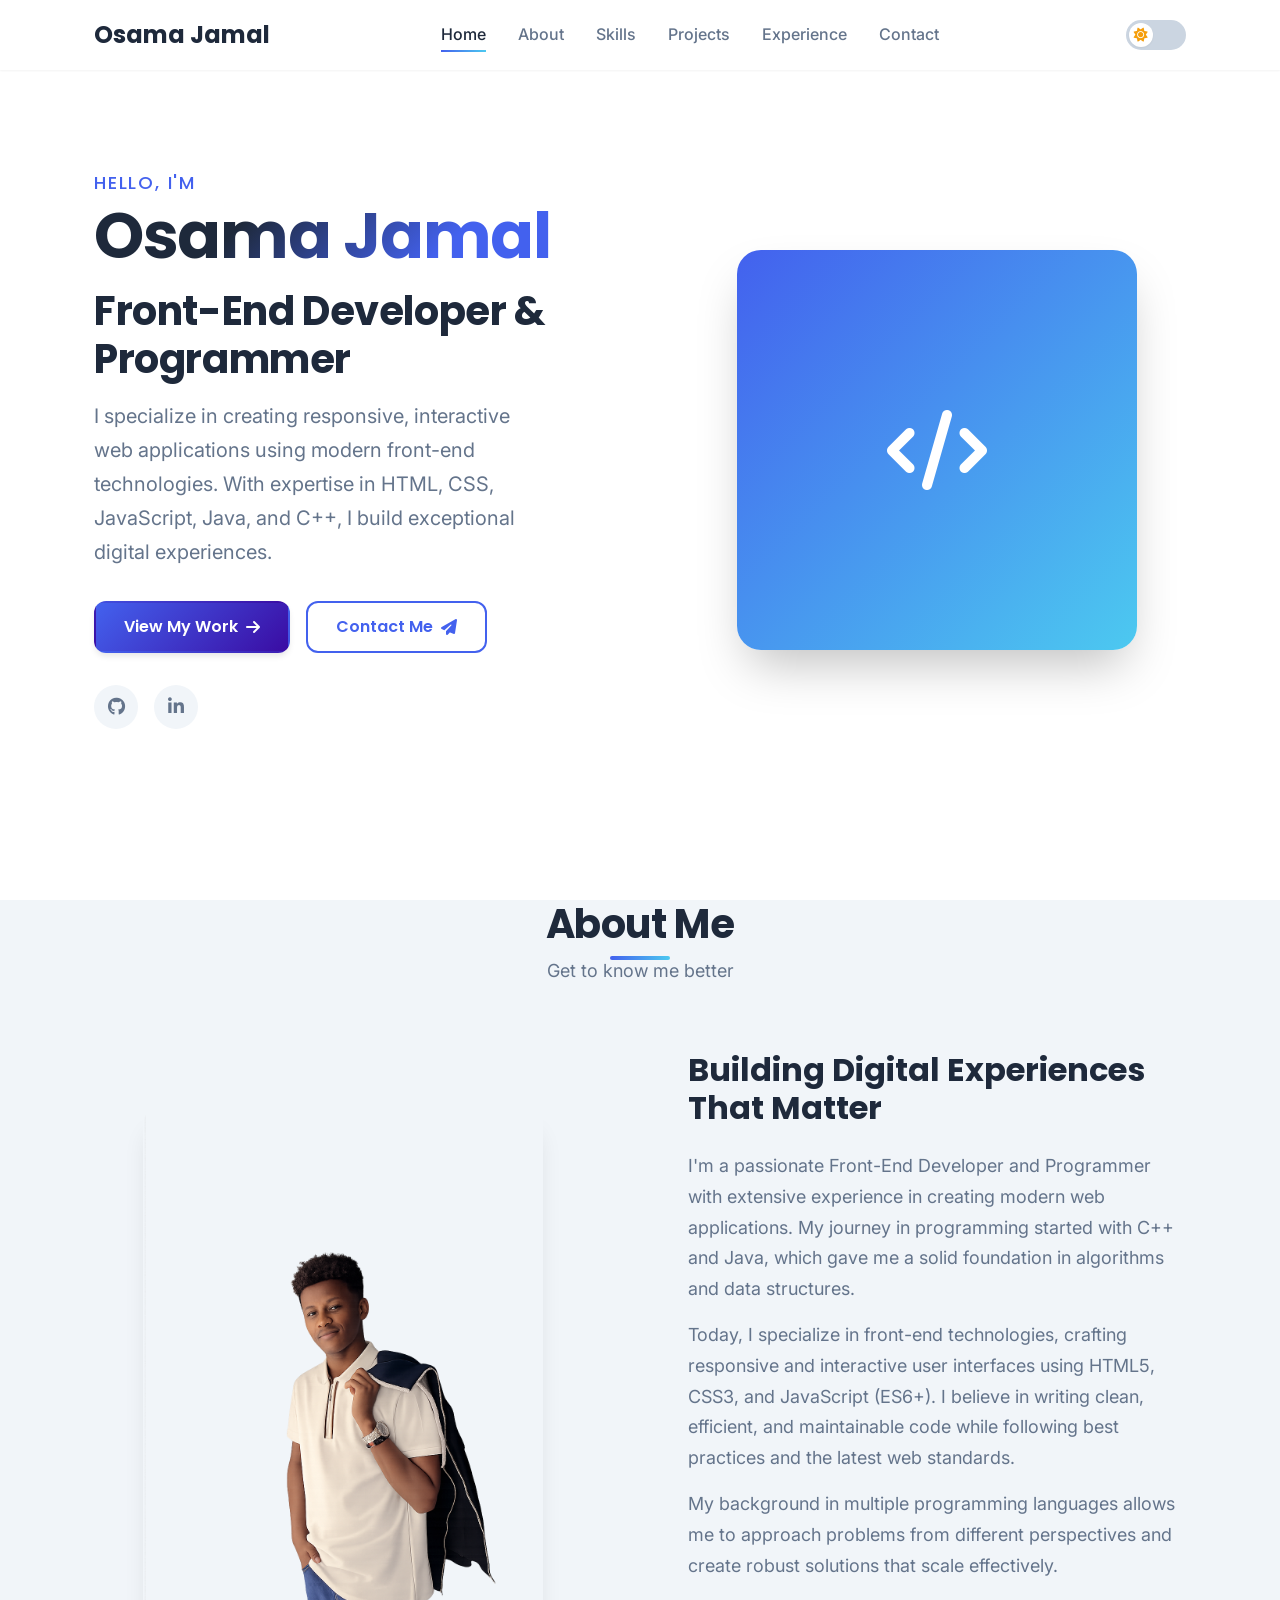
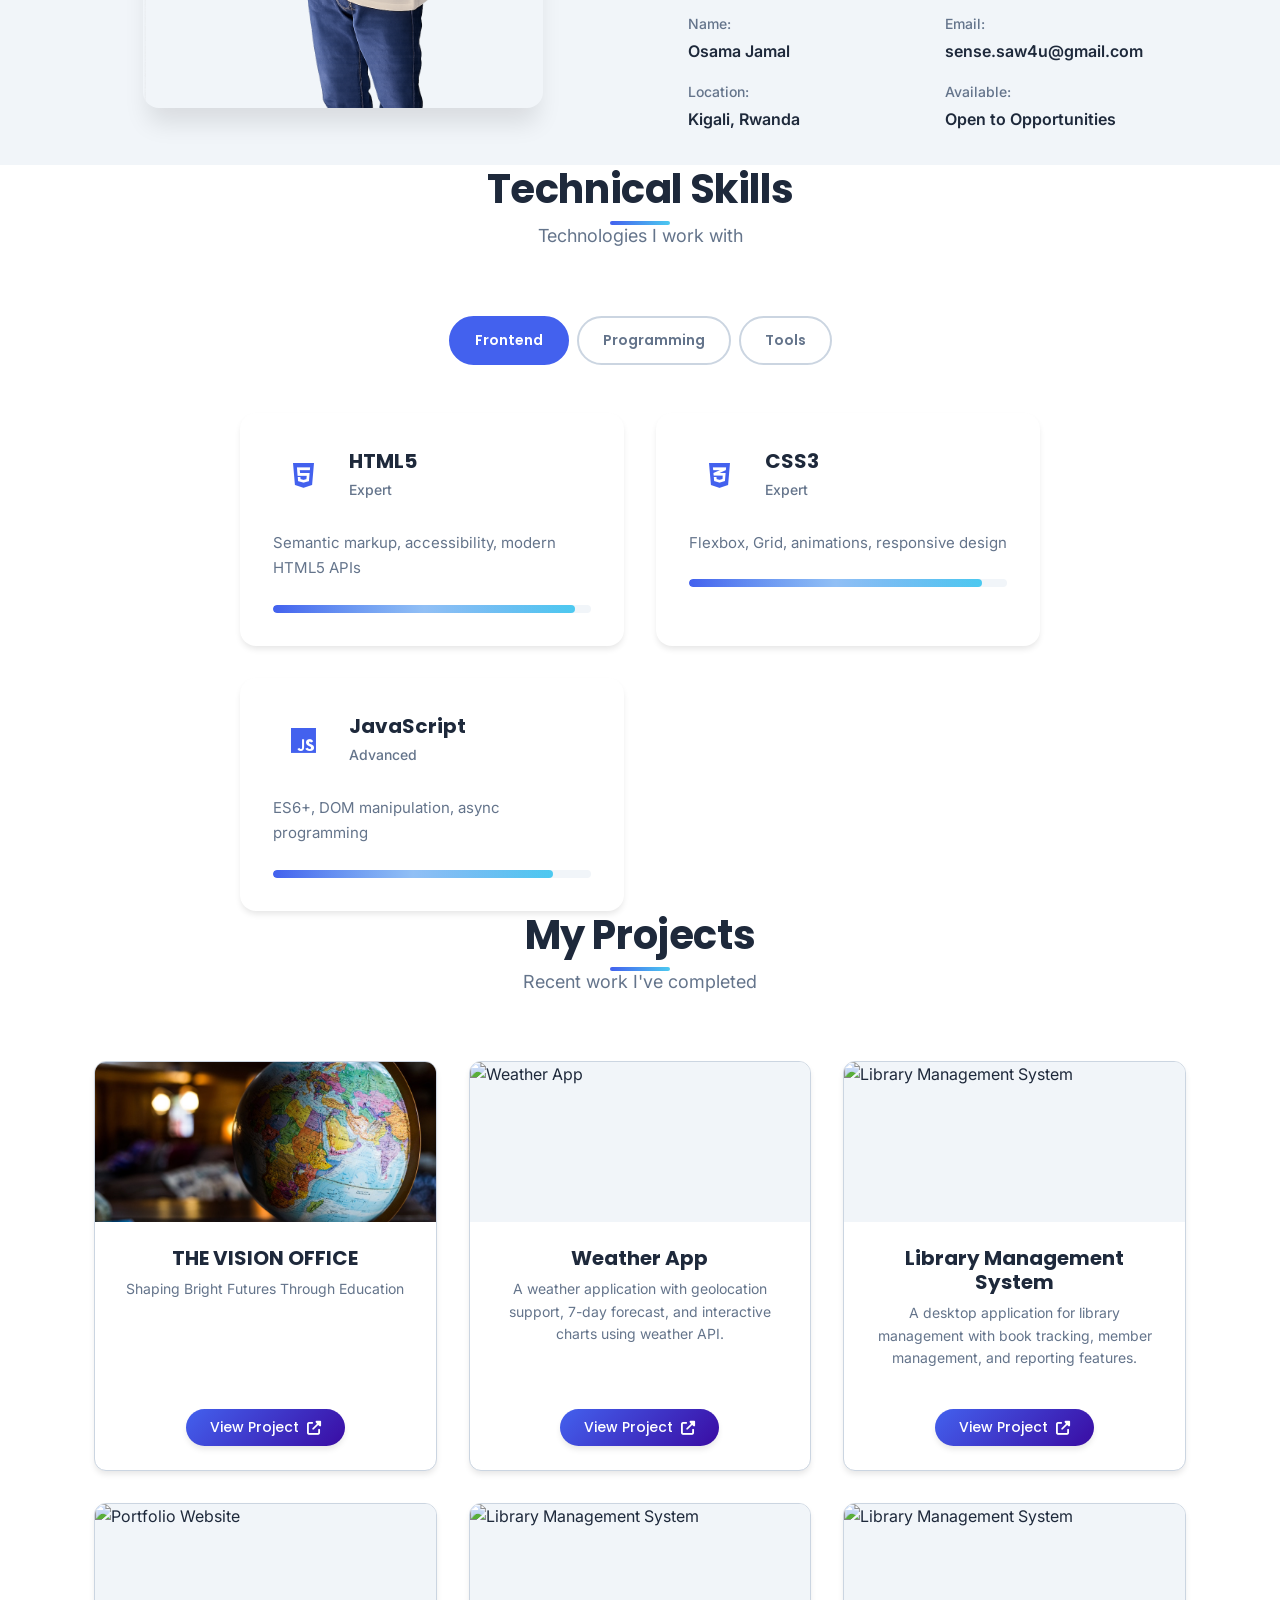
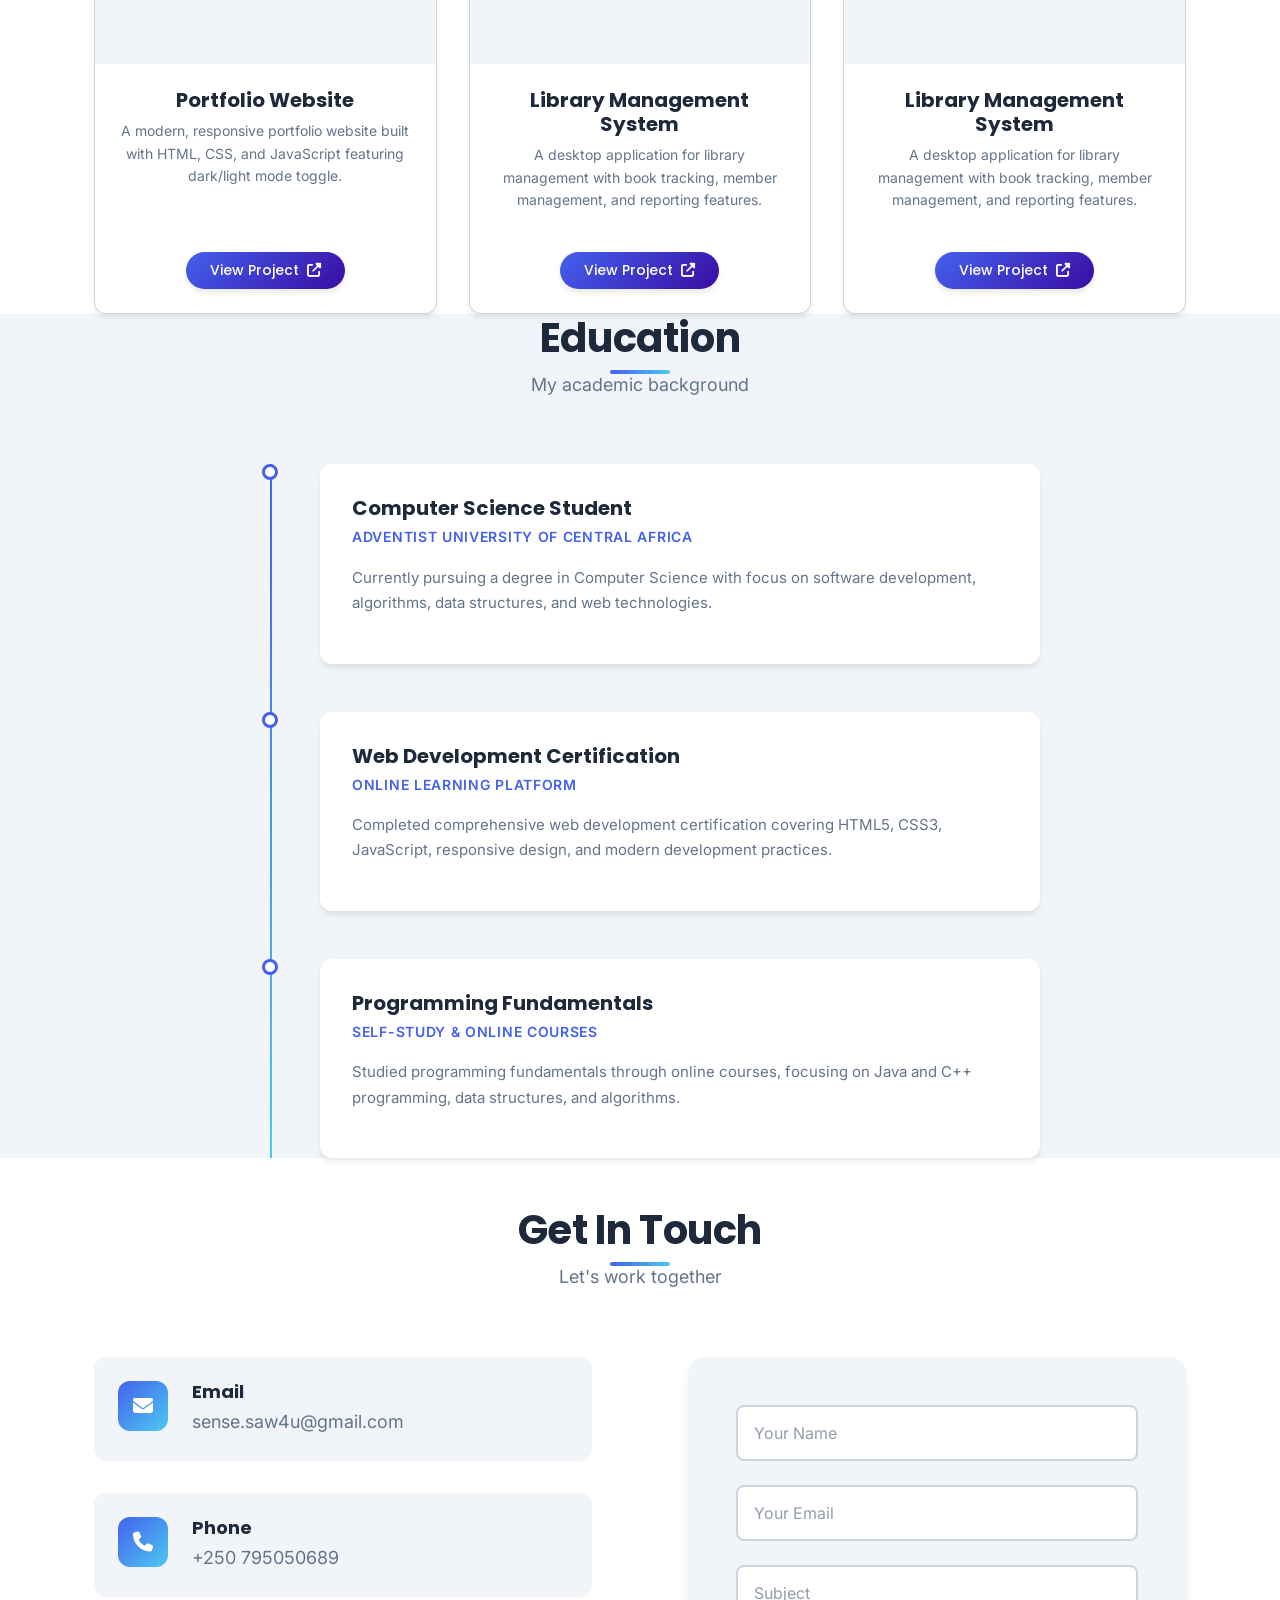
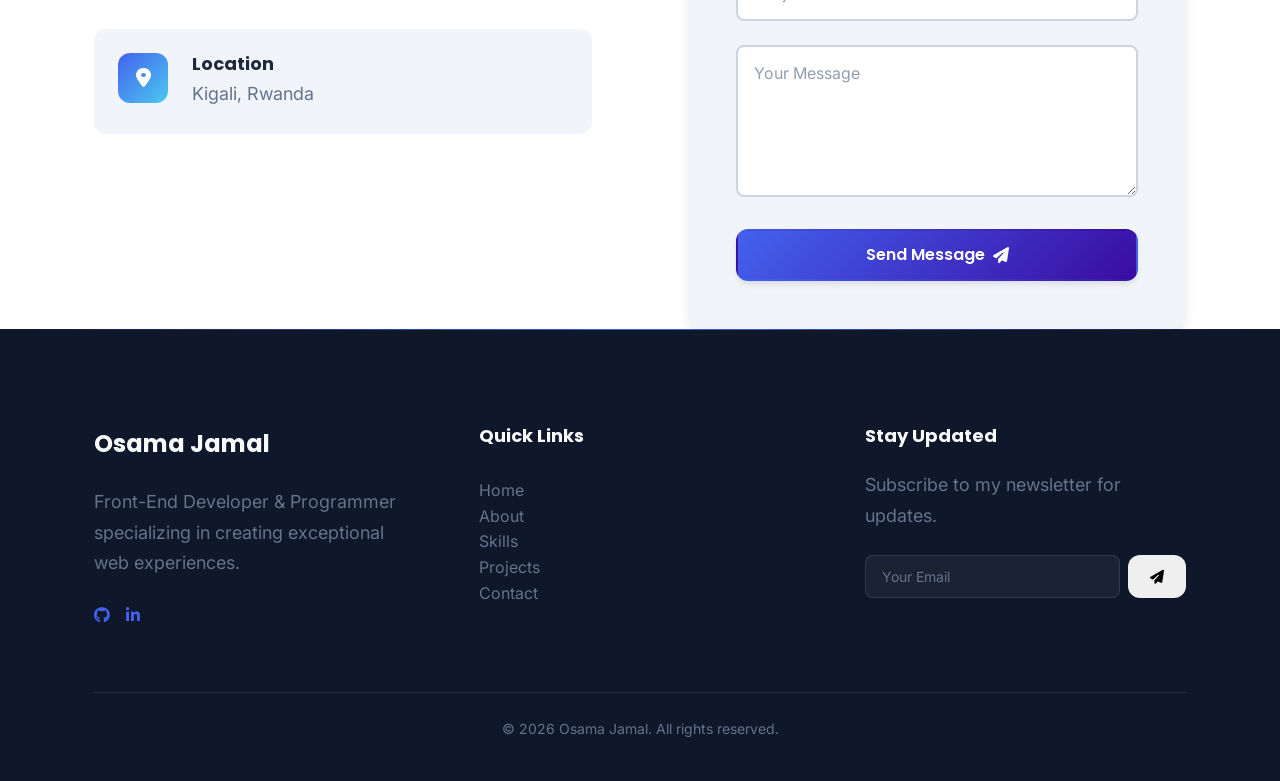
==== commit e8c33ab0: "Update index.html" ====
--- a/index.html
+++ b/index.html
@@ -322,7 +322,7 @@
                     <!-- Project 1 -->
                     <div class="project-card">
                         <div class="project-image">
-                            <img src="pics/project1.jpg" alt="E-Commerce Dashboard">
+                            <img src="project1.jpg" alt="The vision office picture">
                         </div>
                         <div class="project-content">
                             <h3 class="project-title">THE VISION OFFICE</h3>
@@ -596,4 +596,5 @@
     <script src="script.js"></script>
 </body>
 
-</html>+
+</html>
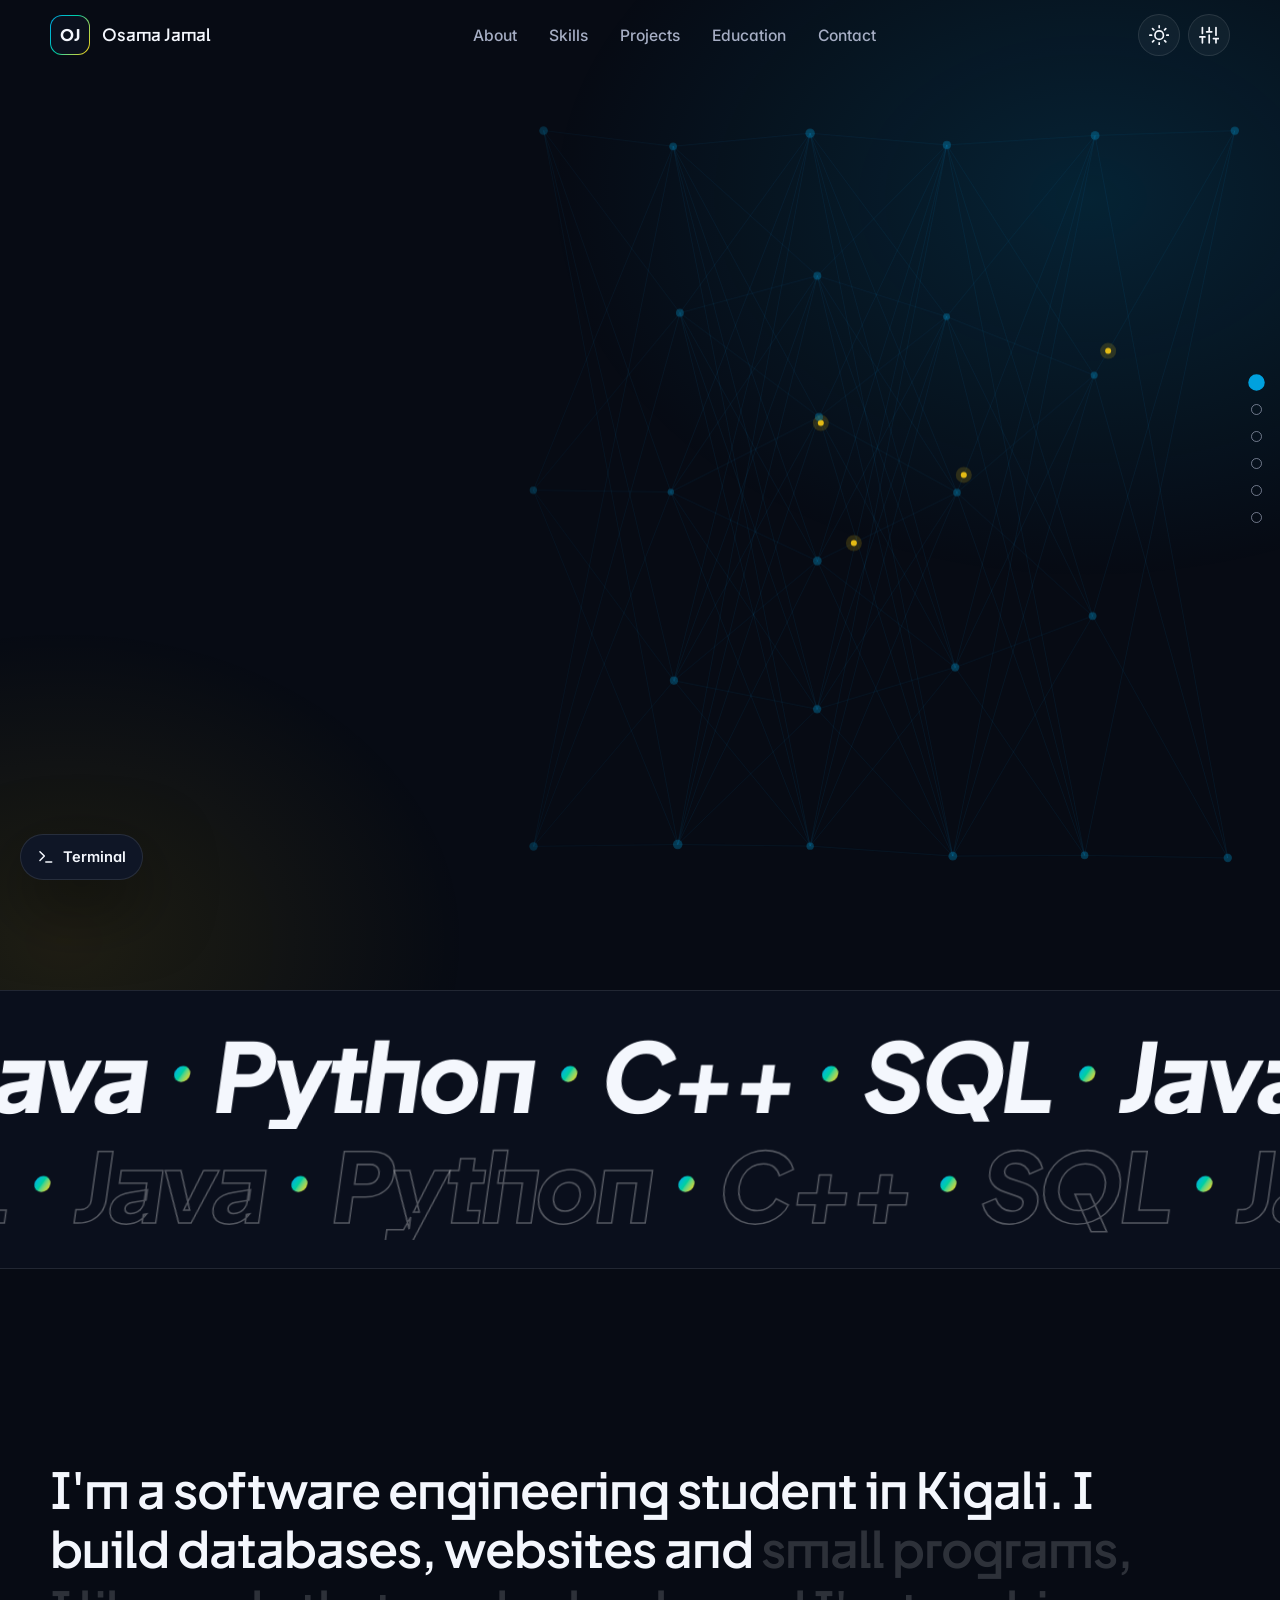
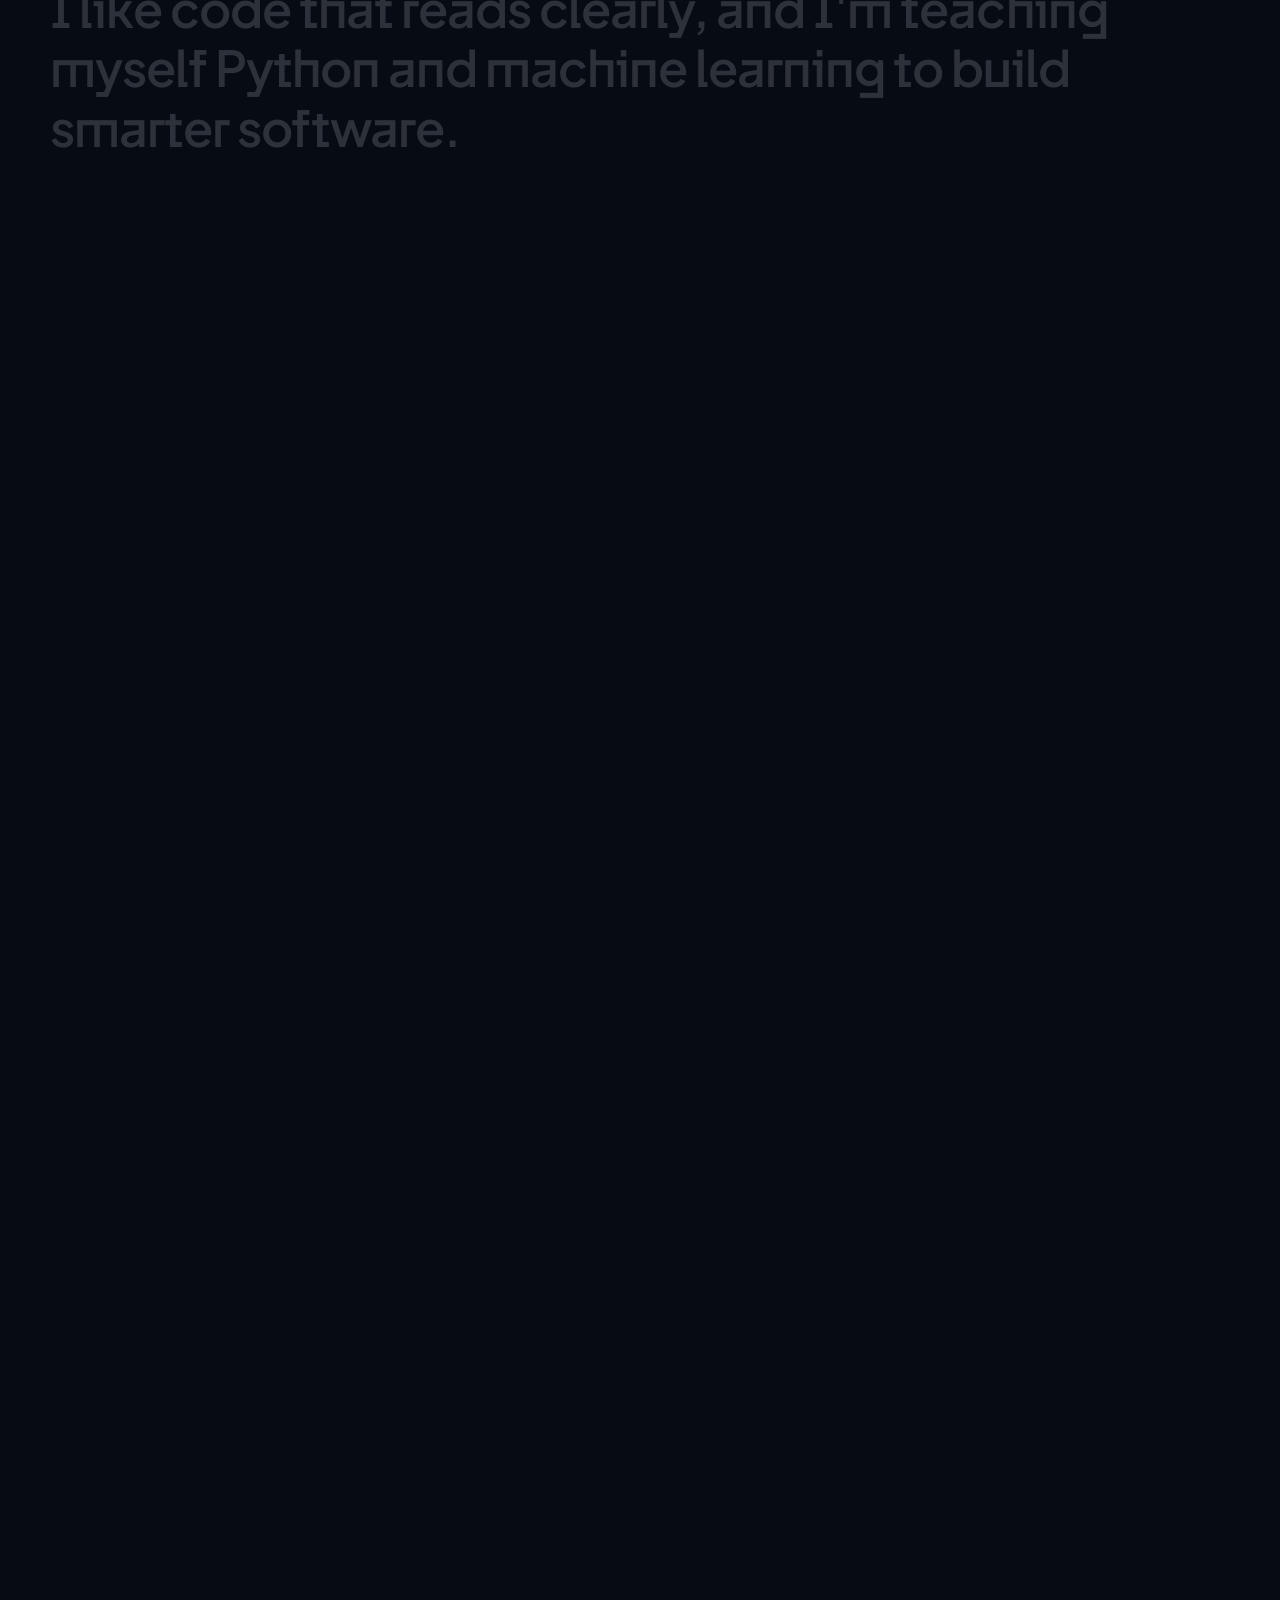
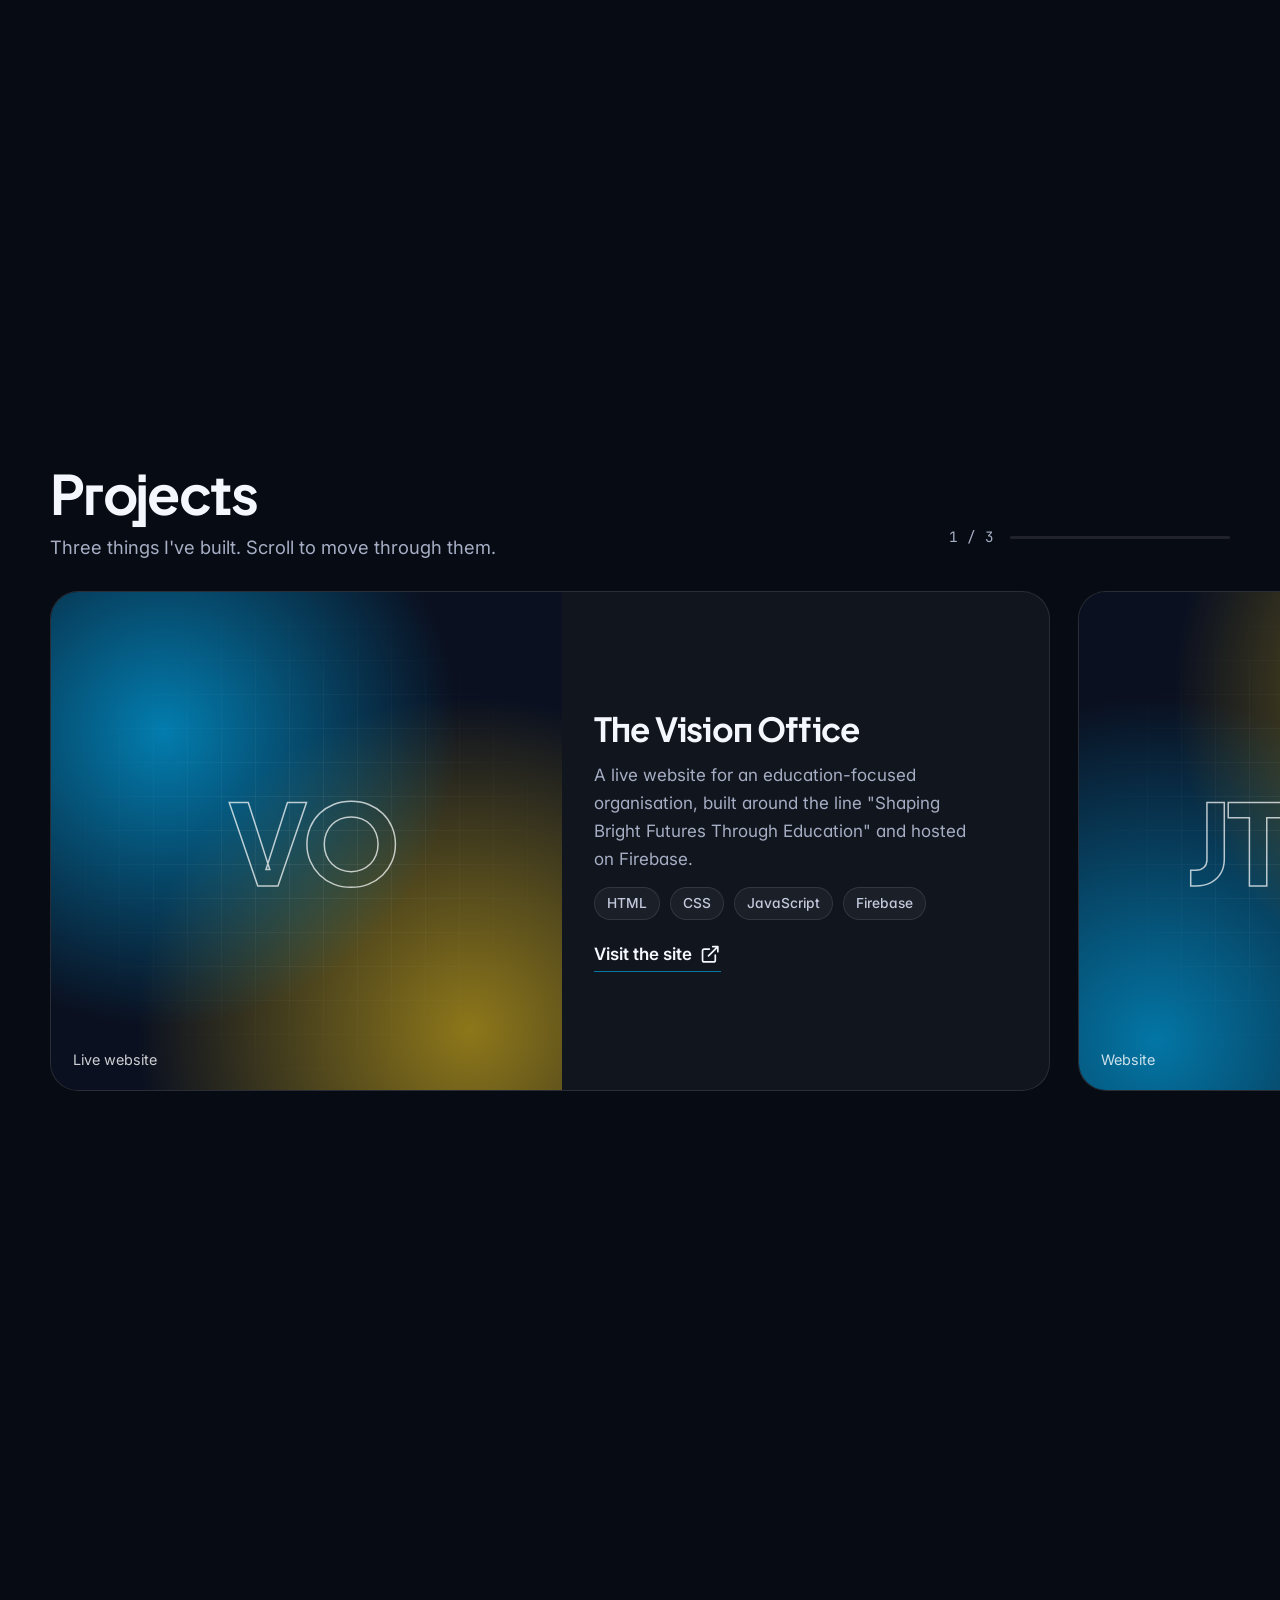
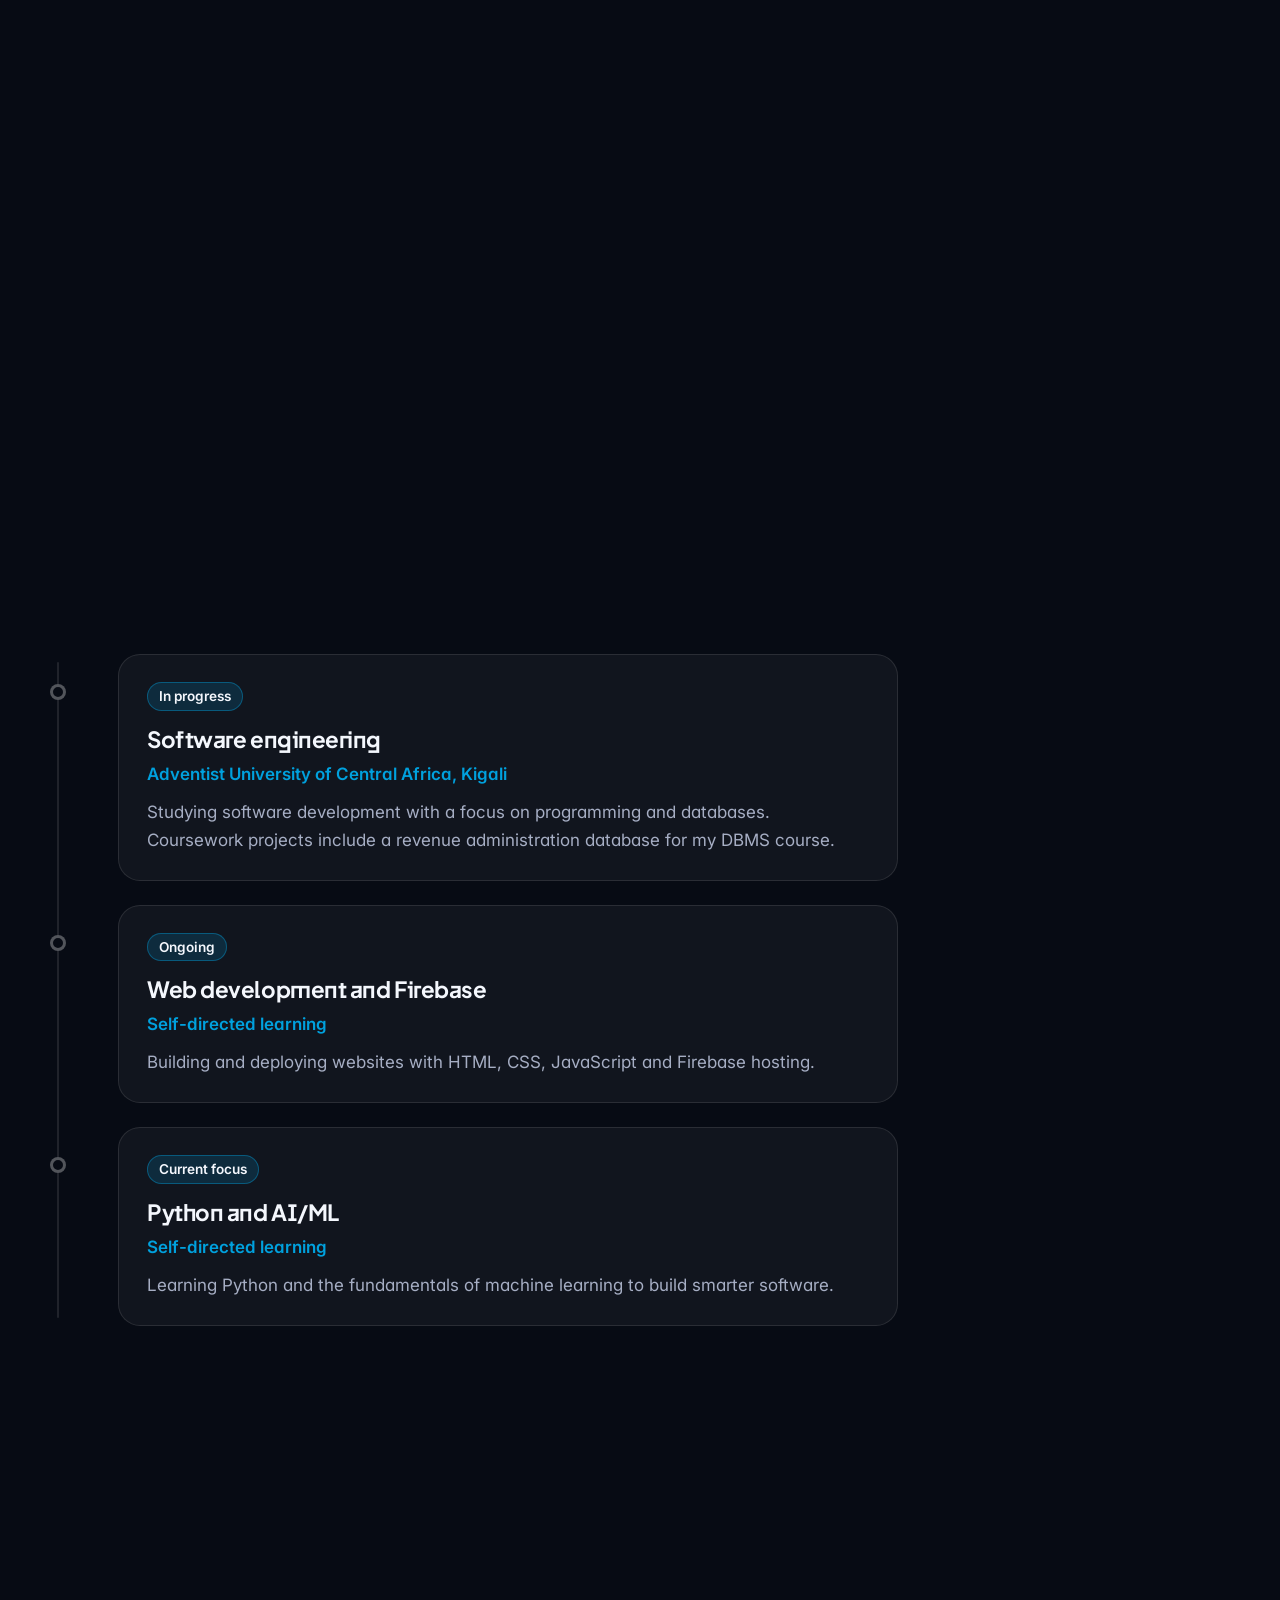
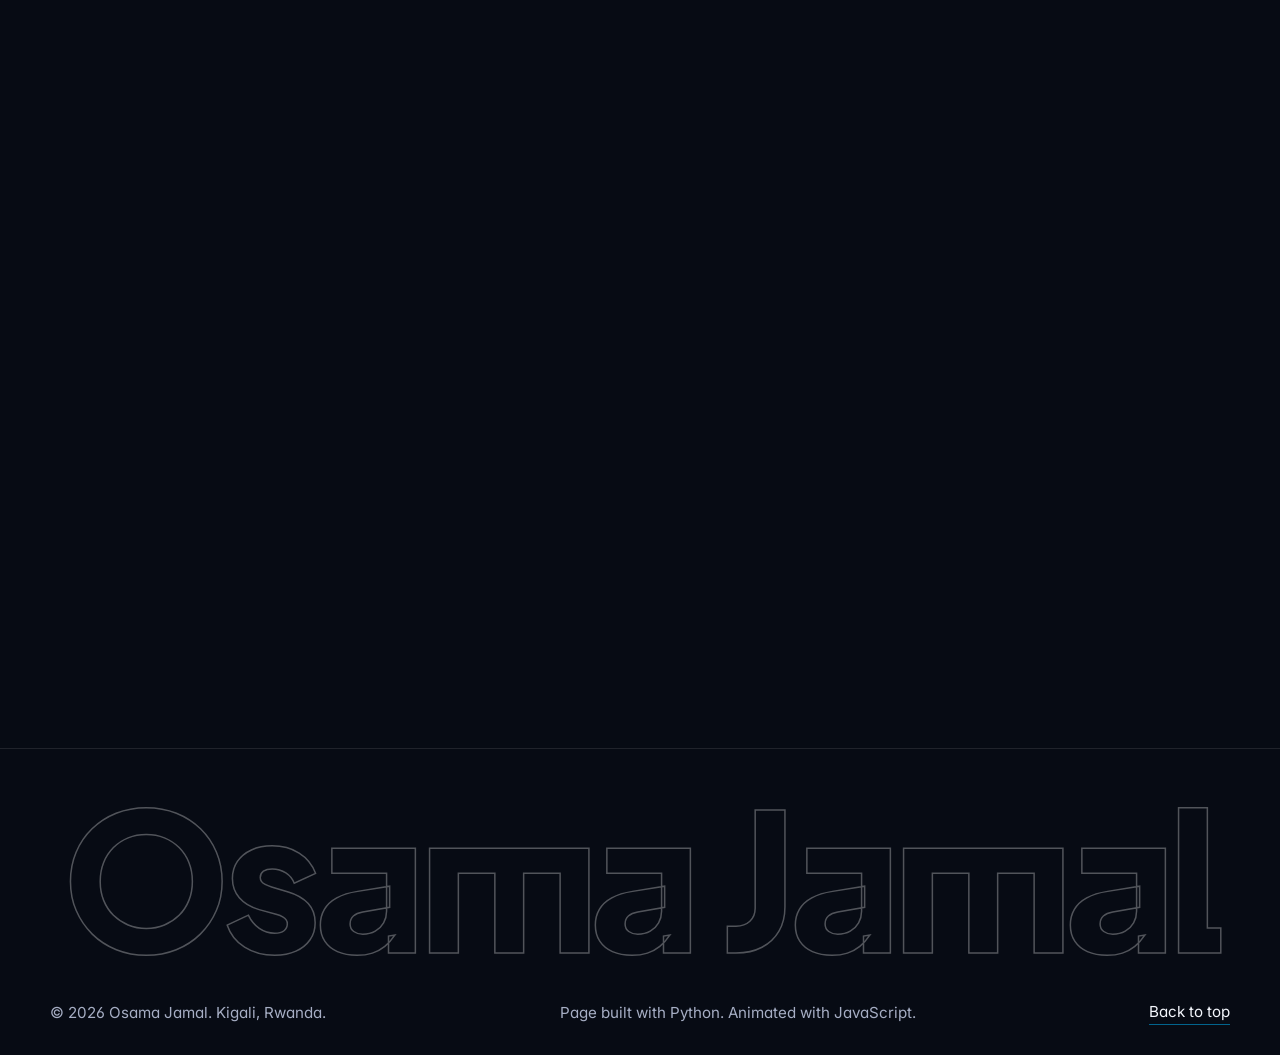
==== commit 90c2363e: "Add files via upload" ====
--- a/index.html
+++ b/index.html
@@ -1,600 +1,316 @@
-<!DOCTYPE html>
-<html lang="en">
-
-<head>
-    <meta charset="UTF-8">
-    <meta name="viewport" content="width=device-width, initial-scale=1.0">
-    <title>Osama Jamal | Front-End Developer</title>
-    <meta name="description" content="Professional portfolio of Osama Jamal, Front-End Developer specializing in HTML, CSS, JavaScript, Java, and C++.">
-    <link rel="stylesheet" href="https://cdnjs.cloudflare.com/ajax/libs/font-awesome/6.4.0/css/all.min.css">
-    <link href="https://fonts.googleapis.com/css2?family=Poppins:wght@300;400;500;600;700&family=Inter:wght@300;400;500;600;700&display=swap" rel="stylesheet">
-    <link rel="stylesheet" href="style.css">
-    <link rel="icon" type="image/x-icon" href="assets/favicon.ico">
-</head>
-
-<body>
-    <!-- Preloader -->
-    <div class="preloader">
-        <div class="loader">
-            <div class="loader-circle"></div>
-            <div class="loader-text">Loading</div>
-        </div>
-    </div>
-
-    <!-- Back to Top Button -->
-    <button id="backToTop" class="back-to-top">
-        <i class="fas fa-chevron-up"></i>
-    </button>
-
-    <!-- Header & Navigation -->
-    <header class="header">
-        <div class="container">
-            <nav class="navbar">
-                <a href="#home" class="logo">
-                    <span class="logo-text">O<span class="logo-highlight">J</span></span>
-                    <span class="logo-name">Osama Jamal</span>
-                </a>
-
-                <ul class="nav-links">
-                    <li><a href="#home" class="nav-link active">Home</a></li>
-                    <li><a href="#about" class="nav-link">About</a></li>
-                    <li><a href="#skills" class="nav-link">Skills</a></li>
-                    <li><a href="#projects" class="nav-link">Projects</a></li>
-                    <li><a href="#experience" class="nav-link">Experience</a></li>
-                    <li><a href="#contact" class="nav-link">Contact</a></li>
-                </ul>
-
-                <div class="theme-toggle">
-                    <input type="checkbox" id="theme-switch" class="theme-switch">
-                    <label for="theme-switch" class="theme-label">
-                        <i class="fas fa-sun"></i>
-                        <i class="fas fa-moon"></i>
-                        <span class="theme-ball"></span>
-                    </label>
-                </div>
-
-                <div class="menu-toggle">
-                    <div class="hamburger">
-                        <span></span>
-                        <span></span>
-                        <span></span>
-                    </div>
-                </div>
-            </nav>
-        </div>
-    </header>
-
-    <!-- Main Content -->
-    <main>
-        <!-- Hero Section -->
-        <section id="home" class="hero">
-            <div class="container">
-                <div class="hero-content">
-                    <div class="hero-text">
-                        <h4 class="hero-subtitle">Hello, I'm</h4>
-                        <h1 class="hero-title">Osama Jamal</h1>
-                        <h2 class="hero-role">Front-End Developer & Programmer</h2>
-                        <p class="hero-description">
-                            I specialize in creating responsive, interactive web applications using modern front-end technologies. With expertise in HTML, CSS, JavaScript, Java, and C++, I build exceptional digital experiences.
-                        </p>
-                        <div class="hero-buttons">
-                            <a href="#projects" class="btn btn-primary">
-                                <span>View My Work</span>
-                                <i class="fas fa-arrow-right"></i>
-                            </a>
-                            <a href="#contact" class="btn btn-secondary">
-                                <span>Contact Me</span>
-                                <i class="fas fa-paper-plane"></i>
-                            </a>
-                        </div>
-                        <div class="hero-social">
-                            <a href="https://github.com" target="_blank" class="social-icon">
-                                <i class="fab fa-github"></i>
-                            </a>
-                            <a href="https://linkedin.com" target="_blank" class="social-icon">
-                                <i class="fab fa-linkedin-in"></i>
-                            </a>
-                        </div>
-                    </div>
-                    <div class="hero-image">
-                        <div class="image-wrapper">
-                            <div class="profile-image">
-                                <!-- Placeholder for profile image -->
-                                <div class="profile-placeholder">
-                                    <i class="fas fa-code"></i>
-                                </div>
-                            </div>
-                        </div>
-                    </div>
-                </div>
-            </div>
-        </section>
-
-        <!-- About Section -->
-        <section id="about" class="about section-padding">
-            <div class="container">
-                <div class="section-header">
-                    <h2 class="section-title">About Me</h2>
-                    <p class="section-subtitle">Get to know me better</p>
-                </div>
-
-                <div class="about-content">
-                    <div class="about-image">
-                        <div class="image-container">
-                            <img src="osama.PNG" alt="Osama Jamal" class="about-img">
-                            <div class="about-badge">
-                                <!-- <span>Passionate Developer</span> -->
-                            </div>
-                        </div>
-                    </div>
-
-                    <div class="about-text">
-                        <h3 class="about-title">Building Digital Experiences That Matter</h3>
-                        <div class="about-description">
-                            <p>
-                                I'm a passionate Front-End Developer and Programmer with extensive experience in creating modern web applications. My journey in programming started with C++ and Java, which gave me a solid foundation in algorithms and data structures.
-                            </p>
-                            <p>
-                                Today, I specialize in front-end technologies, crafting responsive and interactive user interfaces using HTML5, CSS3, and JavaScript (ES6+). I believe in writing clean, efficient, and maintainable code while following best practices and the latest web
-                                standards.
-                            </p>
-                            <p>
-                                My background in multiple programming languages allows me to approach problems from different perspectives and create robust solutions that scale effectively.
-                            </p>
-                        </div>
-
-                        <div class="about-info">
-                            <div class="info-item">
-                                <span class="info-label">Name:</span>
-                                <span class="info-value">Osama Jamal</span>
-                            </div>
-                            <div class="info-item">
-                                <span class="info-label">Email:</span>
-                                <span class="info-value">sense.saw4u@gmail.com</span>
-                            </div>
-                            <div class="info-item">
-                                <span class="info-label">Location:</span>
-                                <span class="info-value">Kigali, Rwanda</span>
-                            </div>
-                            <div class="info-item">
-                                <span class="info-label">Available:</span>
-                                <span class="info-value">Open to Opportunities</span>
-                            </div>
-                        </div>
-                    </div>
-                </div>
-            </div>
-        </section>
-
-        <!-- Skills Section -->
-        <section id="skills" class="skills section-padding">
-            <div class="container">
-                <div class="section-header">
-                    <h2 class="section-title">Technical Skills</h2>
-                    <p class="section-subtitle">Technologies I work with</p>
-                </div>
-
-                <div class="skills-content">
-                    <div class="skills-categories">
-                        <div class="category-tabs">
-                            <button class="category-tab active" data-category="frontend">Frontend</button>
-                            <button class="category-tab" data-category="programming">Programming</button>
-                            <button class="category-tab" data-category="tools">Tools</button>
-                        </div>
-
-                        <div class="category-content">
-                            <!-- Frontend Skills -->
-                            <div class="skills-grid active" id="frontend">
-                                <div class="skill-item">
-                                    <div class="skill-header">
-                                        <div class="skill-icon">
-                                            <i class="fab fa-html5"></i>
-                                        </div>
-                                        <div class="skill-info">
-                                            <h4 class="skill-name">HTML5</h4>
-                                            <span class="skill-level">Expert</span>
-                                        </div>
-                                    </div>
-                                    <p class="skill-description">Semantic markup, accessibility, modern HTML5 APIs</p>
-                                    <div class="skill-progress">
-                                        <div class="progress-bar" style="width: 95%"></div>
-                                    </div>
-                                </div>
-
-                                <div class="skill-item">
-                                    <div class="skill-header">
-                                        <div class="skill-icon">
-                                            <i class="fab fa-css3-alt"></i>
-                                        </div>
-                                        <div class="skill-info">
-                                            <h4 class="skill-name">CSS3</h4>
-                                            <span class="skill-level">Expert</span>
-                                        </div>
-                                    </div>
-                                    <p class="skill-description">Flexbox, Grid, animations, responsive design</p>
-                                    <div class="skill-progress">
-                                        <div class="progress-bar" style="width: 92%"></div>
-                                    </div>
-                                </div>
-
-                                <div class="skill-item">
-                                    <div class="skill-header">
-                                        <div class="skill-icon">
-                                            <i class="fab fa-js"></i>
-                                        </div>
-                                        <div class="skill-info">
-                                            <h4 class="skill-name">JavaScript</h4>
-                                            <span class="skill-level">Advanced</span>
-                                        </div>
-                                    </div>
-                                    <p class="skill-description">ES6+, DOM manipulation, async programming</p>
-                                    <div class="skill-progress">
-                                        <div class="progress-bar" style="width: 88%"></div>
-                                    </div>
-                                </div>
-                            </div>
-
-                            <!-- Programming Skills -->
-                            <div class="skills-grid" id="programming">
-                                <div class="skill-item">
-                                    <div class="skill-header">
-                                        <div class="skill-icon">
-                                            <i class="fab fa-java"></i>
-                                        </div>
-                                        <div class="skill-info">
-                                            <h4 class="skill-name">Java</h4>
-                                            <span class="skill-level">Advanced</span>
-                                        </div>
-                                    </div>
-                                    <p class="skill-description">OOP, data structures, algorithms</p>
-                                    <div class="skill-progress">
-                                        <div class="progress-bar" style="width: 85%"></div>
-                                    </div>
-                                </div>
-
-                                <div class="skill-item">
-                                    <div class="skill-header">
-                                        <div class="skill-icon">
-                                            <i class="fas fa-code"></i>
-                                        </div>
-                                        <div class="skill-info">
-                                            <h4 class="skill-name">C++</h4>
-                                            <span class="skill-level">Intermediate</span>
-                                        </div>
-                                    </div>
-                                    <p class="skill-description">Memory management, algorithms, OOP</p>
-                                    <div class="skill-progress">
-                                        <div class="progress-bar" style="width: 80%"></div>
-                                    </div>
-                                </div>
-                            </div>
-
-                            <!-- Tools Skills -->
-                            <div class="skills-grid" id="tools">
-                                <div class="skill-item">
-                                    <div class="skill-header">
-                                        <div class="skill-icon">
-                                            <i class="fab fa-git-alt"></i>
-                                        </div>
-                                        <div class="skill-info">
-                                            <h4 class="skill-name">Git</h4>
-                                            <span class="skill-level">Advanced</span>
-                                        </div>
-                                    </div>
-                                    <p class="skill-description">Version control, collaboration workflows</p>
-                                    <div class="skill-progress">
-                                        <div class="progress-bar" style="width: 90%"></div>
-                                    </div>
-                                </div>
-
-                                <div class="skill-item">
-                                    <div class="skill-header">
-                                        <div class="skill-icon">
-                                            <i class="fas fa-tools"></i>
-                                        </div>
-                                        <div class="skill-info">
-                                            <h4 class="skill-name">VS Code</h4>
-                                            <span class="skill-level">Expert</span>
-                                        </div>
-                                    </div>
-                                    <p class="skill-description">Extensions, debugging, productivity tools</p>
-                                    <div class="skill-progress">
-                                        <div class="progress-bar" style="width: 95%"></div>
-                                    </div>
-                                </div>
-                            </div>
-                        </div>
-                    </div>
-                </div>
-            </div>
-        </section>
-
-        <!-- Projects Section -->
-        <!-- Projects Section -->
-        <section id="projects" class="projects section-padding">
-            <div class="container">
-                <div class="section-header">
-                    <h2 class="section-title">My Projects</h2>
-                    <p class="section-subtitle">Recent work I've completed</p>
-                </div>
-
-                <div class="projects-grid">
-                    <!-- Project 1 -->
-                    <div class="project-card">
-                        <div class="project-image">
-                            <img src="project1.jpg" alt="The vision office picture">
-                        </div>
-                        <div class="project-content">
-                            <h3 class="project-title">THE VISION OFFICE</h3>
-                            <p class="project-description">
-                                Shaping Bright Futures Through Education
-                            </p>
-                            <div class="project-footer">
-                                <a href="https//the-vision-dd56e.Wep.app" target="_blank" class="btn btn-sm btn-primary">
-                                    <span>View Project</span>
-                                    <i class="fas fa-external-link-alt"></i>
-                                </a>
-                            </div>
-                        </div>
-                    </div>
-
-                    <!-- Project 2 -->
-                    <div class="project-card">
-                        <div class="project-image">
-                            <img src="pics/" alt="Weather App">
-                        </div>
-                        <div class="project-content">
-                            <h3 class="project-title">Weather App</h3>
-                            <p class="project-description">
-                                A weather application with geolocation support, 7-day forecast, and interactive charts using weather API.
-                            </p>
-                            <div class="project-footer">
-                                <a href="https://github.com/yourusername/weather-app" target="_blank" class="btn btn-sm btn-primary">
-                                    <span>View Project</span>
-                                    <i class="fas fa-external-link-alt"></i>
-                                </a>
-                            </div>
-                        </div>
-                    </div>
-
-                    <!-- Project 3 -->
-                    <div class="project-card">
-                        <div class="project-image">
-                            <img src="project3.jpg" alt="Library Management System">
-                        </div>
-                        <div class="project-content">
-                            <h3 class="project-title">Library Management System</h3>
-                            <p class="project-description">
-                                A desktop application for library management with book tracking, member management, and reporting features.
-                            </p>
-                            <div class="project-footer">
-                                <a href="https://github.com/yourusername/library-management" target="_blank" class="btn btn-sm btn-primary">
-                                    <span>View Project</span>
-                                    <i class="fas fa-external-link-alt"></i>
-                                </a>
-                            </div>
-                        </div>
-                    </div>
-
-                    <!-- Project 4 -->
-                    <div class="project-card">
-                        <div class="project-image">
-                            <img src="project4.jpg" alt="Portfolio Website">
-                        </div>
-                        <div class="project-content">
-                            <h3 class="project-title">Portfolio Website</h3>
-                            <p class="project-description">
-                                A modern, responsive portfolio website built with HTML, CSS, and JavaScript featuring dark/light mode toggle.
-                            </p>
-                            <div class="project-footer">
-                                <a href="https://github.com/yourusername/portfolio" target="_blank" class="btn btn-sm btn-primary">
-                                    <span>View Project</span>
-                                    <i class="fas fa-external-link-alt"></i>
-                                </a>
-                            </div>
-                        </div>
-                    </div>
-                    <!-- Project 5 -->
-                    <div class="project-card">
-                        <div class="project-image">
-                            <img src="project3.jpg" alt="Library Management System">
-                        </div>
-                        <div class="project-content">
-                            <h3 class="project-title">Library Management System</h3>
-                            <p class="project-description">
-                                A desktop application for library management with book tracking, member management, and reporting features.
-                            </p>
-                            <div class="project-footer">
-                                <a href="https://github.com/yourusername/library-management" target="_blank" class="btn btn-sm btn-primary">
-                                    <span>View Project</span>
-                                    <i class="fas fa-external-link-alt"></i>
-                                </a>
-                            </div>
-                        </div>
-                    </div>
-                    <!-- Project 6 -->
-                    <div class="project-card">
-                        <div class="project-image">
-                            <img src="project3.jpg" alt="Library Management System">
-                        </div>
-                        <div class="project-content">
-                            <h3 class="project-title">Library Management System</h3>
-                            <p class="project-description">
-                                A desktop application for library management with book tracking, member management, and reporting features.
-                            </p>
-                            <div class="project-footer">
-                                <a href="https://github.com/yourusername/library-management" target="_blank" class="btn btn-sm btn-primary">
-                                    <span>View Project</span>
-                                    <i class="fas fa-external-link-alt"></i>
-                                </a>
-                            </div>
-                        </div>
-                    </div>
-                </div>
-            </div>
-        </section>
-
-        <!-- Experience Section -->
-        <section id="experience" class="experience section-padding">
-            <div class="container">
-                <div class="section-header">
-                    <h2 class="section-title">Education</h2>
-                    <p class="section-subtitle">My academic background</p>
-                </div>
-
-                <div class="timeline">
-                    <div class="timeline-item">
-                        <!-- <div class="timeline-date">Currently</div> -->
-                        <div class="timeline-content">
-                            <h3 class="timeline-title">Computer Science Student</h3>
-                            <span class="timeline-subtitle">
-Adventist University of Central Africa</span>
-                            <p class="timeline-description">
-                                Currently pursuing a degree in Computer Science with focus on software development, algorithms, data structures, and web technologies.
-                            </p>
-                        </div>
-                    </div>
-
-                    <div class="timeline-item">
-                        <!-- <div class="timeline-date">2023</div> -->
-                        <div class="timeline-content">
-                            <h3 class="timeline-title">Web Development Certification</h3>
-                            <span class="timeline-subtitle">Online Learning Platform</span>
-                            <p class="timeline-description">
-                                Completed comprehensive web development certification covering HTML5, CSS3, JavaScript, responsive design, and modern development practices.
-                            </p>
-                        </div>
-                    </div>
-
-                    <div class="timeline-item">
-                        <!-- <div class="timeline-date">2022</div> -->
-                        <div class="timeline-content">
-                            <h3 class="timeline-title">Programming Fundamentals</h3>
-                            <span class="timeline-subtitle">Self-Study & Online Courses</span>
-                            <p class="timeline-description">
-                                Studied programming fundamentals through online courses, focusing on Java and C++ programming, data structures, and algorithms.
-                            </p>
-                        </div>
-                    </div>
-                </div>
-            </div>
-        </section>
-
-        <!-- Contact Section -->
-        <section id="contact" class="contact section-padding">
-            <div class="container">
-                <div class="section-header">
-                    <h2 class="section-title">Get In Touch</h2>
-                    <p class="section-subtitle">Let's work together</p>
-                </div>
-
-                <div class="contact-content">
-                    <div class="contact-info">
-                        <div class="contact-item">
-                            <div class="contact-icon">
-                                <i class="fas fa-envelope"></i>
-                            </div>
-                            <div class="contact-details">
-                                <h4 class="contact-title">Email</h4>
-                                <p class="contact-text">sense.saw4u@gmail.com</p>
-                            </div>
-                        </div>
-
-                        <div class="contact-item">
-                            <div class="contact-icon">
-                                <i class="fas fa-phone"></i>
-                            </div>
-                            <div class="contact-details">
-                                <h4 class="contact-title">Phone</h4>
-                                <p class="contact-text">+250 795050689</p>
-                            </div>
-                        </div>
-
-                        <div class="contact-item">
-                            <div class="contact-icon">
-                                <i class="fas fa-map-marker-alt"></i>
-                            </div>
-                            <div class="contact-details">
-                                <h4 class="contact-title">Location</h4>
-                                <p class="contact-text">Kigali, Rwanda</p>
-                            </div>
-                        </div>
-                    </div>
-
-                    <div class="contact-form-container">
-                        <form id="contactForm" class="contact-form">
-                            <div class="form-group">
-                                <input type="text" id="name" class="form-control" placeholder="Your Name" required>
-                            </div>
-
-                            <div class="form-group">
-                                <input type="email" id="email" class="form-control" placeholder="Your Email" required>
-                            </div>
-
-                            <div class="form-group">
-                                <input type="text" id="subject" class="form-control" placeholder="Subject" required>
-                            </div>
-
-                            <div class="form-group">
-                                <textarea id="message" class="form-control" placeholder="Your Message" rows="5" required></textarea>
-                            </div>
-
-                            <button type="submit" class="btn btn-primary btn-full">
-                                <span>Send Message</span>
-                                <i class="fas fa-paper-plane"></i>
-                            </button>
-                        </form>
-                    </div>
-                </div>
-            </div>
-        </section>
-    </main>
-
-    <!-- Footer -->
-    <footer class="footer">
-        <div class="container">
-            <div class="footer-content">
-                <div class="footer-info">
-                    <a href="#home" class="footer-logo">Osama Jamal</a>
-                    <p class="footer-text">Front-End Developer & Programmer specializing in creating exceptional web experiences.</p>
-                    <div class="footer-social">
-                        <a href="https://github.com" class="social-link"><i class="fab fa-github"></i></a>
-                        <a href="https://linkedin.com" class="social-link"><i class="fab fa-linkedin-in"></i></a>
-                    </div>
-                </div>
-
-                <div class="footer-links">
-                    <h4 class="footer-title">Quick Links</h4>
-                    <ul class="footer-menu">
-                        <li><a href="#home">Home</a></li>
-                        <li><a href="#about">About</a></li>
-                        <li><a href="#skills">Skills</a></li>
-                        <li><a href="#projects">Projects</a></li>
-                        <li><a href="#contact">Contact</a></li>
-                    </ul>
-                </div>
-
-                <div class="footer-newsletter">
-                    <h4 class="footer-title">Stay Updated</h4>
-                    <p class="footer-text">Subscribe to my newsletter for updates.</p>
-                    <form class="newsletter-form">
-                        <input type="email" placeholder="Your Email" class="newsletter-input" required>
-                        <button type="submit" class="btn btn-sm">
-                            <i class="fas fa-paper-plane"></i>
-                        </button>
-                    </form>
-                </div>
-            </div>
-
-            <div class="footer-bottom">
-                <p class="copyright">&copy; <span class="current-year">2023</span> Osama Jamal. All rights reserved.</p>
-            </div>
-        </div>
-    </footer>
-
-    <!-- JavaScript Files -->
-    <script src="script.js"></script>
-</body>
-
-
-</html>
+<!DOCTYPE html>
+<html lang="en" data-theme="dark" data-accent="kigali">
+
+<head>
+    <meta charset="UTF-8">
+    <meta name="viewport" content="width=device-width, initial-scale=1.0">
+    <title>Osama Jamal | Software Engineering Student</title>
+    <meta name="description" content="Portfolio of Osama Jamal, a software engineering student in Kigali, Rwanda, working with Java, C++, JavaScript and SQL and learning Python and AI/ML.">
+    <meta name="color-scheme" content="dark light">
+    <meta name="theme-color" content="#070b14">
+    <meta property="og:type" content="website">
+    <meta property="og:title" content="Osama Jamal | Software Engineering Student">
+    <meta property="og:description" content="Portfolio of Osama Jamal, a software engineering student in Kigali, Rwanda, working with Java, C++, JavaScript and SQL and learning Python and AI/ML.">
+    <meta property="og:url" content="https://osama-0868.github.io/">
+    <link rel="canonical" href="https://osama-0868.github.io/">
+    <link rel="preconnect" href="https://fonts.googleapis.com">
+    <link rel="preconnect" href="https://fonts.gstatic.com" crossorigin>
+    <link href="https://fonts.googleapis.com/css2?family=Plus+Jakarta+Sans:wght@300..800&family=Inter:wght@400..700&family=JetBrains+Mono:wght@400;500&display=swap" rel="stylesheet">
+    <link rel="icon" href="data:image/svg+xml,%3Csvg xmlns='http://www.w3.org/2000/svg' viewBox='0 0 64 64'%3E%3Crect width='64' height='64' rx='16' fill='%230b1020'/%3E%3Ctext x='32' y='43' font-size='30' font-family='Arial' font-weight='700' text-anchor='middle' fill='%2338bdf8'%3EOJ%3C/text%3E%3C/svg%3E">
+    <script>
+        /* Apply saved theme before first paint, and decide whether to play the intro */
+        (function () {
+            var d = document.documentElement;
+            d.classList.add('js');
+            try {
+                var m = localStorage.getItem('oj-mode') || 'dark';
+                var a = localStorage.getItem('oj-accent') || 'kigali';
+                var t = m === 'system' ? (matchMedia('(prefers-color-scheme: dark)').matches ? 'dark' : 'light') : m;
+                d.setAttribute('data-theme', t);
+                d.setAttribute('data-accent', a);
+            } catch (e) {}
+            try {
+                if (sessionStorage.getItem('oj-booted') || localStorage.getItem('oj-fx') === 'off' ||
+                    matchMedia('(prefers-reduced-motion: reduce)').matches) { d.classList.add('no-boot'); }
+            } catch (e) {}
+            /* Safety net: if script.js fails, show everything anyway */
+            setTimeout(function () {
+                if (!d.classList.contains('ready')) { d.classList.add('ready', 'show-all'); }
+            }, 6500);
+        })();
+</script>
+    <link rel="stylesheet" href="style.css">
+    <script type="application/ld+json">{"@context": "https://schema.org", "@type": "Person", "name": "Osama Jamal", "url": "https://osama-0868.github.io/", "email": "osamajamal0868@gmail.com", "jobTitle": "Software Engineering Student", "address": {"@type": "PostalAddress", "addressLocality": "Kigali", "addressCountry": "RW"}, "sameAs": ["https://github.com/osama-0868", "https://www.linkedin.com/in/osama-jamal0868"], "knowsAbout": ["Java", "C++", "JavaScript", "SQL", "Python", "Machine learning", "Firebase"]}</script>
+</head>
+
+<body>
+    <svg width="0" height="0" style="position:absolute" aria-hidden="true" focusable="false"><symbol id="i-sun" viewBox="0 0 24 24"><circle cx="12" cy="12" r="5"/><path d="M12 1v2M12 21v2M4.22 4.22l1.42 1.42M18.36 18.36l1.42 1.42M1 12h2M21 12h2M4.22 19.78l1.42-1.42M18.36 5.64l1.42-1.42"/></symbol><symbol id="i-moon" viewBox="0 0 24 24"><path d="M21 12.79A9 9 0 1 1 11.21 3 7 7 0 0 0 21 12.79z"/></symbol><symbol id="i-sliders" viewBox="0 0 24 24"><path d="M4 21v-7M4 10V3M12 21v-9M12 8V3M20 21v-5M20 12V3M1 14h6M9 8h6M17 16h6"/></symbol><symbol id="i-mail" viewBox="0 0 24 24"><path d="M4 4h16a2 2 0 0 1 2 2v12a2 2 0 0 1-2 2H4a2 2 0 0 1-2-2V6a2 2 0 0 1 2-2z"/><path d="M22 6l-10 7L2 6"/></symbol><symbol id="i-github" viewBox="0 0 24 24"><path d="M9 19c-5 1.5-5-2.5-7-3m14 6v-3.87a3.37 3.37 0 0 0-.94-2.61c3.14-.35 6.44-1.54 6.44-7A5.44 5.44 0 0 0 20 4.77 5.07 5.07 0 0 0 19.91 1S18.73.65 16 2.48a13.38 13.38 0 0 0-7 0C6.27.65 5.09 1 5.09 1A5.07 5.07 0 0 0 5 4.77a5.44 5.44 0 0 0-1.5 3.78c0 5.42 3.3 6.61 6.44 7A3.37 3.37 0 0 0 9 18.13V22"/></symbol><symbol id="i-linkedin" viewBox="0 0 24 24"><path d="M16 8a6 6 0 0 1 6 6v7h-4v-7a2 2 0 0 0-2-2 2 2 0 0 0-2 2v7h-4v-7a6 6 0 0 1 6-6z"/><rect x="2" y="9" width="4" height="12"/><circle cx="4" cy="4" r="2"/></symbol><symbol id="i-ext" viewBox="0 0 24 24"><path d="M18 13v6a2 2 0 0 1-2 2H5a2 2 0 0 1-2-2V8a2 2 0 0 1 2-2h6M15 3h6v6M10 14L21 3"/></symbol><symbol id="i-copy" viewBox="0 0 24 24"><rect x="9" y="9" width="13" height="13" rx="2"/><path d="M5 15H4a2 2 0 0 1-2-2V4a2 2 0 0 1 2-2h9a2 2 0 0 1 2 2v1"/></symbol><symbol id="i-send" viewBox="0 0 24 24"><path d="M22 2L11 13M22 2l-7 20-4-9-9-4 20-7z"/></symbol><symbol id="i-arrow" viewBox="0 0 24 24"><path d="M5 12h14M12 5l7 7-7 7"/></symbol><symbol id="i-terminal" viewBox="0 0 24 24"><polyline points="4 17 10 11 4 5"/><line x1="12" y1="19" x2="20" y2="19"/></symbol></svg>
+
+    <div class="boot" id="boot" aria-hidden="true">
+        <div class="boot-box">
+            <div class="boot-lines" id="bootLines"></div>
+            <div class="boot-bar"><span id="bootBar"></span></div>
+            <button type="button" class="boot-skip" id="bootSkip">Skip intro</button>
+        </div>
+    </div>
+    <div class="progress" id="progress" aria-hidden="true"></div>
+    <div class="glow" id="glow" aria-hidden="true"></div>
+    <div class="cursor-ring" id="cursorRing" aria-hidden="true"></div>
+    <div class="cursor-dot" id="cursorDot" aria-hidden="true"></div>
+
+    <header class="header" id="header">
+        <nav class="nav container" aria-label="Primary">
+            <a href="#home" class="brand" aria-label="Osama Jamal, back to top">
+                <span class="brand-mark">OJ</span>
+                <span class="brand-name">Osama Jamal</span>
+            </a>
+            <ul class="nav-links" id="navLinks"><li><a href="#about" class="nav-link">About</a></li><li><a href="#skills" class="nav-link">Skills</a></li><li><a href="#projects" class="nav-link">Projects</a></li><li><a href="#education" class="nav-link">Education</a></li><li><a href="#contact" class="nav-link">Contact</a></li></ul>
+            <div class="nav-actions">
+                <button class="icon-btn" id="themeToggle" type="button" aria-label="Switch between light and dark mode">
+                    <svg class="ico ico-sun" aria-hidden="true" focusable="false"><use href="#i-sun"/></svg><svg class="ico ico-moon" aria-hidden="true" focusable="false"><use href="#i-moon"/></svg>
+                </button>
+                <button class="icon-btn" id="settingsToggle" type="button" aria-label="Open appearance settings" aria-expanded="false" aria-controls="settingsPanel">
+                    <svg class="ico" aria-hidden="true" focusable="false"><use href="#i-sliders"/></svg>
+                </button>
+                <button class="menu-btn" id="menuBtn" type="button" aria-label="Open menu" aria-expanded="false" aria-controls="navLinks">
+                    <span></span><span></span>
+                </button>
+            </div>
+        </nav>
+    </header>
+    <nav class="dots-nav" aria-label="Sections"><a href="#home" class="dot-link" data-label="Top" aria-label="Top"></a><a href="#about" class="dot-link" data-label="About" aria-label="About"></a><a href="#skills" class="dot-link" data-label="Skills" aria-label="Skills"></a><a href="#projects" class="dot-link" data-label="Projects" aria-label="Projects"></a><a href="#education" class="dot-link" data-label="Education" aria-label="Education"></a><a href="#contact" class="dot-link" data-label="Contact" aria-label="Contact"></a></nav>
+    <aside class="settings" id="settingsPanel" aria-label="Appearance settings" aria-hidden="true">
+        <p class="settings-title">Appearance</p>
+        <div class="setting">
+            <span class="setting-label">Mode</span>
+            <div class="seg" role="group" aria-label="Color mode">
+                <button type="button" data-mode="light" aria-pressed="false">Light</button>
+                <button type="button" data-mode="dark" aria-pressed="true">Dark</button>
+                <button type="button" data-mode="system" aria-pressed="false">Auto</button>
+            </div>
+        </div>
+        <div class="setting">
+            <span class="setting-label">Accent color</span>
+            <div class="swatches" role="group" aria-label="Accent color">
+                <button type="button" class="swatch" data-accent="kigali" aria-label="Kigali: sky blue and sun yellow" aria-pressed="true"></button>
+                <button type="button" class="swatch" data-accent="aurora" aria-label="Aurora: violet and cyan" aria-pressed="false"></button>
+                <button type="button" class="swatch" data-accent="ember" aria-label="Ember: orange and rose" aria-pressed="false"></button>
+                <button type="button" class="swatch" data-accent="jade" aria-label="Jade: green and sky" aria-pressed="false"></button>
+            </div>
+        </div>
+        <div class="setting setting-row">
+            <span class="setting-label" id="fxLabel">Animated effects</span>
+            <button type="button" class="switch" id="fxSwitch" role="switch" aria-checked="true" aria-labelledby="fxLabel"><span></span></button>
+        </div>
+    </aside>
+
+    <main>
+        <section id="home" class="hero">
+            <canvas id="net" class="net" aria-hidden="true"></canvas>
+            <div class="container hero-grid">
+                <div class="hero-copy">
+                    <p class="status reveal"><span class="pulse"></span>Open to internships and junior roles</p>
+                    <h1 class="hero-name" aria-label="Osama Jamal"><span aria-hidden="true"><span class="word"><span class="ch" style="--i:0">O</span><span class="ch" style="--i:1">s</span><span class="ch" style="--i:2">a</span><span class="ch" style="--i:3">m</span><span class="ch" style="--i:4">a</span></span> <span class="word"><span class="ch" style="--i:6">J</span><span class="ch" style="--i:7">a</span><span class="ch" style="--i:8">m</span><span class="ch" style="--i:9">a</span><span class="ch" style="--i:10">l</span></span></span></h1>
+                    <h2 class="hero-role reveal" id="heroRole">Software engineering student in Kigali, building with Java, C++, JavaScript and SQL.</h2>
+                    <p class="hero-text reveal">I like turning ideas into clean, working software, from database design to responsive websites. Right now I&#x27;m learning Python and AI/ML to take on bigger problems.</p>
+                    <div class="hero-cta reveal">
+                        <a href="#projects" class="btn btn-glow magnetic">See my projects</a>
+                        <a href="#contact" class="btn btn-ghost magnetic">Get in touch</a>
+                    </div>
+                    <div class="hero-foot reveal">
+                        <ul class="social"><li><a href="https://github.com/osama-0868" target="_blank" rel="noopener" aria-label="Osama on GitHub"><svg class="ico" aria-hidden="true" focusable="false"><use href="#i-github"/></svg></a></li><li><a href="https://www.linkedin.com/in/osama-jamal0868" target="_blank" rel="noopener" aria-label="Osama on LinkedIn"><svg class="ico" aria-hidden="true" focusable="false"><use href="#i-linkedin"/></svg></a></li><li><a href="mailto:osamajamal0868@gmail.com" aria-label="Email Osama"><svg class="ico" aria-hidden="true" focusable="false"><use href="#i-mail"/></svg></a></li></ul>
+                        <button class="hint" type="button" id="hintTerm"><svg class="ico" aria-hidden="true" focusable="false"><use href="#i-terminal"/></svg><span>Try the terminal</span><kbd>&#96;</kbd></button>
+                    </div>
+                </div>
+                <div class="hero-visual reveal">
+                    <div class="code-card" data-tilt="5">
+                        <div class="code-top">
+                            <span class="dots" aria-hidden="true"><i></i><i></i><i></i></span>
+                            <div class="code-tabs" role="tablist" aria-label="Choose a language">
+                                <button type="button" class="code-tab active" role="tab" aria-selected="true" data-lang="java">Osama.java</button>
+                                <button type="button" class="code-tab" role="tab" aria-selected="false" data-lang="python">osama.py</button>
+                            </div>
+                        </div>
+                        <pre class="code-body" aria-label="A short code snippet describing Osama"><code id="codeEl"></code></pre>
+                    </div>
+                </div>
+            </div>
+        </section>
+        <section class="marquee" aria-hidden="true"><div class="marq marq-a"><div class="marq-track"><div class="marq-unit"><span class="m-item">Java</span><span class="m-dot"></span><span class="m-item">Python</span><span class="m-dot"></span><span class="m-item">C++</span><span class="m-dot"></span><span class="m-item">SQL</span><span class="m-dot"></span><span class="m-item">JavaScript</span><span class="m-dot"></span><span class="m-item">Firebase</span><span class="m-dot"></span><span class="m-item">AI/ML</span><span class="m-dot"></span><span class="m-item">Java</span><span class="m-dot"></span><span class="m-item">Python</span><span class="m-dot"></span><span class="m-item">C++</span><span class="m-dot"></span><span class="m-item">SQL</span><span class="m-dot"></span><span class="m-item">JavaScript</span><span class="m-dot"></span><span class="m-item">Firebase</span><span class="m-dot"></span><span class="m-item">AI/ML</span><span class="m-dot"></span></div><div class="marq-unit"><span class="m-item">Java</span><span class="m-dot"></span><span class="m-item">Python</span><span class="m-dot"></span><span class="m-item">C++</span><span class="m-dot"></span><span class="m-item">SQL</span><span class="m-dot"></span><span class="m-item">JavaScript</span><span class="m-dot"></span><span class="m-item">Firebase</span><span class="m-dot"></span><span class="m-item">AI/ML</span><span class="m-dot"></span><span class="m-item">Java</span><span class="m-dot"></span><span class="m-item">Python</span><span class="m-dot"></span><span class="m-item">C++</span><span class="m-dot"></span><span class="m-item">SQL</span><span class="m-dot"></span><span class="m-item">JavaScript</span><span class="m-dot"></span><span class="m-item">Firebase</span><span class="m-dot"></span><span class="m-item">AI/ML</span><span class="m-dot"></span></div></div></div><div class="marq marq-b"><div class="marq-track"><div class="marq-unit"><span class="m-item">Java</span><span class="m-dot"></span><span class="m-item">Python</span><span class="m-dot"></span><span class="m-item">C++</span><span class="m-dot"></span><span class="m-item">SQL</span><span class="m-dot"></span><span class="m-item">JavaScript</span><span class="m-dot"></span><span class="m-item">Firebase</span><span class="m-dot"></span><span class="m-item">AI/ML</span><span class="m-dot"></span><span class="m-item">Java</span><span class="m-dot"></span><span class="m-item">Python</span><span class="m-dot"></span><span class="m-item">C++</span><span class="m-dot"></span><span class="m-item">SQL</span><span class="m-dot"></span><span class="m-item">JavaScript</span><span class="m-dot"></span><span class="m-item">Firebase</span><span class="m-dot"></span><span class="m-item">AI/ML</span><span class="m-dot"></span></div><div class="marq-unit"><span class="m-item">Java</span><span class="m-dot"></span><span class="m-item">Python</span><span class="m-dot"></span><span class="m-item">C++</span><span class="m-dot"></span><span class="m-item">SQL</span><span class="m-dot"></span><span class="m-item">JavaScript</span><span class="m-dot"></span><span class="m-item">Firebase</span><span class="m-dot"></span><span class="m-item">AI/ML</span><span class="m-dot"></span><span class="m-item">Java</span><span class="m-dot"></span><span class="m-item">Python</span><span class="m-dot"></span><span class="m-item">C++</span><span class="m-dot"></span><span class="m-item">SQL</span><span class="m-dot"></span><span class="m-item">JavaScript</span><span class="m-dot"></span><span class="m-item">Firebase</span><span class="m-dot"></span><span class="m-item">AI/ML</span><span class="m-dot"></span></div></div></div></section>
+        <section id="about" class="section">
+            <div class="container">
+                <h2 class="section-title reveal">About me</h2>
+                <p class="statement" id="statement" aria-label="I&#x27;m a software engineering student in Kigali. I build databases, websites and small programs, I like code that reads clearly, and I&#x27;m teaching myself Python and machine learning to build smarter software."><span aria-hidden="true"><span class="w">I&#x27;m</span> <span class="w">a</span> <span class="w">software</span> <span class="w">engineering</span> <span class="w">student</span> <span class="w">in</span> <span class="w">Kigali.</span> <span class="w">I</span> <span class="w">build</span> <span class="w">databases,</span> <span class="w">websites</span> <span class="w">and</span> <span class="w">small</span> <span class="w">programs,</span> <span class="w">I</span> <span class="w">like</span> <span class="w">code</span> <span class="w">that</span> <span class="w">reads</span> <span class="w">clearly,</span> <span class="w">and</span> <span class="w">I&#x27;m</span> <span class="w">teaching</span> <span class="w">myself</span> <span class="w">Python</span> <span class="w">and</span> <span class="w">machine</span> <span class="w">learning</span> <span class="w">to</span> <span class="w">build</span> <span class="w">smarter</span> <span class="w">software.</span></span></p>
+                <div class="about-grid">
+                    <figure class="photo reveal" data-tilt="4">
+                        <div class="photo-ring">
+                            <img src="osama.PNG" alt="Portrait of Osama Jamal" loading="lazy" onerror="this.style.display='none';this.parentNode.classList.add('no-photo')">
+                            <span class="photo-fallback" aria-hidden="true">OJ</span>
+                        </div>
+                    </figure>
+                    <dl class="facts reveal">
+                        <div><dt>Based in</dt><dd>Kigali, Rwanda</dd></div><div><dt>Studying</dt><dd>Software engineering</dd></div><div><dt>Looking for</dt><dd>Internships and junior roles</dd></div>
+                        <div><dt>Email</dt><dd><a href="mailto:osamajamal0868@gmail.com">osamajamal0868@gmail.com</a></dd></div>
+                    </dl>
+                </div>
+            </div>
+        </section>
+        <section id="skills" class="section">
+            <div class="container">
+                <h2 class="section-title reveal">Skills</h2>
+                <p class="lead reveal">What I use today, and what I'm picking up next. Outlined words are the ones I'm still learning.</p>
+                <div class="skill-rows"><div class="skill-group reveal"><h3>Languages</h3><ul class="skill-words"><li class="skill"><span>Java</span></li><li class="skill"><span>C++</span></li><li class="skill"><span>JavaScript</span></li><li class="skill"><span>SQL</span></li></ul></div><div class="skill-group reveal"><h3>Web</h3><ul class="skill-words"><li class="skill"><span>HTML5</span></li><li class="skill"><span>CSS3</span></li><li class="skill"><span>Responsive design</span></li><li class="skill"><span>Firebase</span></li></ul></div><div class="skill-group reveal"><h3>Tools</h3><ul class="skill-words"><li class="skill"><span>Git</span></li><li class="skill"><span>GitHub</span></li><li class="skill"><span>VS Code</span></li></ul></div><div class="skill-group reveal"><h3>Learning now</h3><ul class="skill-words"><li class="skill learning"><span>Python</span></li><li class="skill learning"><span>AI/ML</span></li><li class="skill learning"><span>Advanced JavaScript</span></li></ul></div></div>
+            </div>
+        </section>
+        <section id="projects" class="hscroll static" data-hscroll>
+            <div class="hscroll-pin">
+                <div class="hscroll-head container">
+                    <div>
+                        <h2 class="section-title">Projects</h2>
+                        <p class="lead">Three things I've built. Scroll to move through them.</p>
+                    </div>
+                    <div class="hmeta"><span class="hcount" id="hcount">1 / 3</span><div class="hprogress"><span></span></div></div>
+                </div>
+                <div class="hscroll-track">
+                    <article class="panel" data-tilt="2">
+                        <div class="cover cover-a" aria-hidden="true">
+                            <span class="cover-mark">VO</span>
+                            <span class="cover-sub">Live website</span>
+                        </div>
+                        <div class="panel-body">
+                            <h3>The Vision Office</h3>
+                            <p>A live website for an education-focused organisation, built around the line &quot;Shaping Bright Futures Through Education&quot; and hosted on Firebase.</p>
+                            <ul class="chips small"><li>HTML</li><li>CSS</li><li>JavaScript</li><li>Firebase</li></ul>
+                            <div class="project-links"><a class="link-btn" href="https://the-vision-dd56e.web.app" target="_blank" rel="noopener">Visit the site <svg class="ico" aria-hidden="true" focusable="false"><use href="#i-ext"/></svg></a></div>
+                        </div>
+                    </article>
+                    <article class="panel" data-tilt="2">
+                        <div class="cover cover-b" aria-hidden="true">
+                            <span class="cover-mark">JTC</span>
+                            <span class="cover-sub">Website</span>
+                        </div>
+                        <div class="panel-body">
+                            <h3>JTC Training Website</h3>
+                            <p>A website for JTC with login and verification pages, a custom 404 page and Firebase behind it.</p>
+                            <ul class="chips small"><li>HTML</li><li>JavaScript</li><li>Firebase</li></ul>
+                            <div class="project-links"><a class="link-btn" href="https://github.com/osama-0868/JAMAL-TRAINING-JTC" target="_blank" rel="noopener">View the code <svg class="ico" aria-hidden="true" focusable="false"><use href="#i-ext"/></svg></a></div>
+                        </div>
+                    </article>
+                    <article class="panel" data-tilt="2">
+                        <div class="cover cover-c" aria-hidden="true">
+                            <span class="cover-mark">SQL</span>
+                            <span class="cover-sub">SQL database</span>
+                        </div>
+                        <div class="panel-body">
+                            <h3>Bank Management System</h3>
+                            <p>A relational database project for a bank, written in SQL.</p>
+                            <ul class="chips small"><li>SQL</li><li>Database design</li></ul>
+                            <div class="project-links"><a class="link-btn" href="https://github.com/osama-0868/bank_management_system" target="_blank" rel="noopener">View the code <svg class="ico" aria-hidden="true" focusable="false"><use href="#i-ext"/></svg></a></div>
+                        </div>
+                    </article>
+                    <a class="panel panel-end" href="https://github.com/osama-0868" target="_blank" rel="noopener">
+                        <span class="end-title">More on GitHub</span>
+                        <svg class="ico end-arrow" aria-hidden="true" focusable="false"><use href="#i-arrow"/></svg>
+                    </a>
+                </div>
+            </div>
+        </section>
+        <section id="education" class="section">
+            <div class="container">
+                <h2 class="section-title reveal">Education</h2>
+                <p class="lead reveal">University studies, plus the things I teach myself on the side.</p>
+                <ol class="timeline">
+                    <li class="t-item">
+                        <span class="t-dot" aria-hidden="true"></span>
+                        <div class="t-card">
+                            <span class="t-tag">In progress</span>
+                            <h3>Software engineering</h3>
+                            <p class="t-sub">Adventist University of Central Africa, Kigali</p>
+                            <p>Studying software development with a focus on programming and databases. Coursework projects include a revenue administration database for my DBMS course.</p>
+                        </div>
+                    </li>
+                    <li class="t-item">
+                        <span class="t-dot" aria-hidden="true"></span>
+                        <div class="t-card">
+                            <span class="t-tag">Ongoing</span>
+                            <h3>Web development and Firebase</h3>
+                            <p class="t-sub">Self-directed learning</p>
+                            <p>Building and deploying websites with HTML, CSS, JavaScript and Firebase hosting.</p>
+                        </div>
+                    </li>
+                    <li class="t-item">
+                        <span class="t-dot" aria-hidden="true"></span>
+                        <div class="t-card">
+                            <span class="t-tag">Current focus</span>
+                            <h3>Python and AI/ML</h3>
+                            <p class="t-sub">Self-directed learning</p>
+                            <p>Learning Python and the fundamentals of machine learning to build smarter software.</p>
+                        </div>
+                    </li>
+                </ol>
+            </div>
+        </section>
+        <section id="contact" class="section contact">
+            <div class="container contact-grid">
+                <div class="contact-copy">
+                    <h2 class="section-title reveal">Get in touch</h2>
+                    <p class="lead reveal">I'm looking for an internship or a junior software role. If you have an opening, a question or a project in mind, write to me.</p>
+                    <div class="contact-actions reveal">
+                        <button type="button" class="btn btn-glow magnetic" id="copyEmail"><svg class="ico" aria-hidden="true" focusable="false"><use href="#i-copy"/></svg><span id="copyLabel">Copy email</span></button>
+                        <a class="btn btn-ghost magnetic" href="mailto:osamajamal0868@gmail.com">Email me directly</a>
+                    </div>
+                    <p class="contact-mail reveal">osamajamal0868@gmail.com</p>
+                    <p class="sr-only" id="copyStatus" role="status" aria-live="polite"></p>
+                    <div class="contact-row reveal">
+                        <a class="hello magnetic" href="mailto:osamajamal0868@gmail.com" aria-label="Email Osama">
+                            <svg class="hello-ring" viewBox="0 0 200 200" aria-hidden="true">
+                                <defs><path id="circ" d="M100,100 m-78,0 a78,78 0 1,1 156,0 a78,78 0 1,1 -156,0"/></defs>
+                                <text><textPath href="#circ" textLength="480" lengthAdjust="spacing">Say hello · Say hello · Say hello · </textPath></text>
+                            </svg>
+                            <svg class="ico hello-arrow" aria-hidden="true" focusable="false"><use href="#i-arrow"/></svg>
+                        </a>
+                        <ul class="social"><li><a href="https://github.com/osama-0868" target="_blank" rel="noopener" aria-label="Osama on GitHub"><svg class="ico" aria-hidden="true" focusable="false"><use href="#i-github"/></svg></a></li><li><a href="https://www.linkedin.com/in/osama-jamal0868" target="_blank" rel="noopener" aria-label="Osama on LinkedIn"><svg class="ico" aria-hidden="true" focusable="false"><use href="#i-linkedin"/></svg></a></li></ul>
+                    </div>
+                </div>
+                <form id="contactForm" class="form reveal">
+                    <div class="field"><label for="name">Your name</label><input type="text" id="name" name="name" autocomplete="name" required></div>
+                    <div class="field"><label for="email">Your email</label><input type="email" id="email" name="email" autocomplete="email" required></div>
+                    <div class="field"><label for="subject">Subject</label><input type="text" id="subject" name="subject" required></div>
+                    <div class="field"><label for="message">Message</label><textarea id="message" name="message" rows="5" required></textarea></div>
+                    <button type="submit" class="btn btn-glow magnetic"><svg class="ico" aria-hidden="true" focusable="false"><use href="#i-send"/></svg><span>Send message</span></button>
+                    <p class="form-note" id="formNote">This opens your email app with the message filled in.</p>
+                </form>
+            </div>
+        </section>
+    </main>
+
+    <footer class="footer">
+        <div class="container">
+            <p class="big-name" id="bigName" aria-hidden="true">Osama Jamal</p>
+            <div class="footer-inner">
+                <p>&copy; <span id="year">2026</span> Osama Jamal. Kigali, Rwanda.</p>
+                <p class="built">Page built with Python. Animated with JavaScript.</p>
+                <a href="#home" class="text-link">Back to top</a>
+            </div>
+        </div>
+    </footer>
+
+    <button class="term-toggle" id="termToggle" type="button" aria-label="Open the terminal" aria-expanded="false" aria-controls="term"><svg class="ico" aria-hidden="true" focusable="false"><use href="#i-terminal"/></svg><span>Terminal</span></button>
+    <section class="term" id="term" role="dialog" aria-label="Interactive terminal" aria-hidden="true">
+        <div class="term-top">
+            <span class="dots" aria-hidden="true"><i></i><i></i><i></i></span>
+            <span class="term-title">osama@portfolio: ~</span>
+            <button class="term-close" id="termClose" type="button" aria-label="Close the terminal">&times;</button>
+        </div>
+        <div class="term-out" id="termOut" role="log" aria-live="polite"></div>
+        <form class="term-in" id="termForm" autocomplete="off">
+            <label for="termInput" class="prompt">$</label>
+            <input id="termInput" type="text" spellcheck="false" autocapitalize="off" autocomplete="off" aria-label="Type a command">
+        </form>
+    </section>
+
+    <script type="application/json" id="site-data">{"name": "Osama Jamal", "role": "Software engineering student in Kigali, building with Java, C++, JavaScript and SQL.", "status": "Open to internships and junior roles", "location": "Kigali, Rwanda", "email": "osamajamal0868@gmail.com", "github": "https://github.com/osama-0868", "linkedin": "https://www.linkedin.com/in/osama-jamal0868", "skills": [{"group": "Languages", "items": ["Java", "C++", "JavaScript", "SQL"]}, {"group": "Web", "items": ["HTML5", "CSS3", "Responsive design", "Firebase"]}, {"group": "Tools", "items": ["Git", "GitHub", "VS Code"]}, {"group": "Learning now", "items": ["Python", "AI/ML", "Advanced JavaScript"]}], "projects": [{"slug": "vision-office", "title": "The Vision Office", "blurb": "A live website for an education-focused organisation, built around the line \"Shaping Bright Futures Through Education\" and hosted on Firebase.", "url": "https://the-vision-dd56e.web.app"}, {"slug": "jtc", "title": "JTC Training Website", "blurb": "A website for JTC with login and verification pages, a custom 404 page and Firebase behind it.", "url": "https://github.com/osama-0868/JAMAL-TRAINING-JTC"}, {"slug": "bank", "title": "Bank Management System", "blurb": "A relational database project for a bank, written in SQL.", "url": "https://github.com/osama-0868/bank_management_system"}], "education": [{"title": "Software engineering", "place": "Adventist University of Central Africa, Kigali", "text": "Studying software development with a focus on programming and databases. Coursework projects include a revenue administration database for my DBMS course."}, {"title": "Web development and Firebase", "place": "Self-directed learning", "text": "Building and deploying websites with HTML, CSS, JavaScript and Firebase hosting."}, {"title": "Python and AI/ML", "place": "Self-directed learning", "text": "Learning Python and the fundamentals of machine learning to build smarter software."}], "code": {"java": ["<span class=\"k\">public<\/span> <span class=\"k\">class<\/span> <span class=\"t\">Osama<\/span> {", "  <span class=\"k\">String<\/span> role = <span class=\"s\">&quot;Software Engineering Student&quot;<\/span>;", "  <span class=\"k\">String<\/span>[] stack = { <span class=\"s\">&quot;Java&quot;<\/span>, <span class=\"s\">&quot;C++&quot;<\/span>, <span class=\"s\">&quot;JavaScript&quot;<\/span>, <span class=\"s\">&quot;SQL&quot;<\/span> };", "  <span class=\"k\">String<\/span> learning = <span class=\"s\">&quot;Python &amp; AI/ML&quot;<\/span>;", "  <span class=\"k\">boolean<\/span> openToInternships = <span class=\"k\">true<\/span>;", "}"], "python": ["<span class=\"c\"># osama.py<\/span>", "osama = {", "    <span class=\"s\">&quot;role&quot;<\/span>: <span class=\"s\">&quot;Software Engineering Student&quot;<\/span>,", "    <span class=\"s\">&quot;stack&quot;<\/span>: [<span class=\"s\">&quot;Java&quot;<\/span>, <span class=\"s\">&quot;C++&quot;<\/span>, <span class=\"s\">&quot;JavaScript&quot;<\/span>, <span class=\"s\">&quot;SQL&quot;<\/span>],", "    <span class=\"s\">&quot;learning&quot;<\/span>: <span class=\"s\">&quot;Python &amp; AI/ML&quot;<\/span>,", "    <span class=\"s\">&quot;open_to_internships&quot;<\/span>: <span class=\"k\">True<\/span>,", "}"]}, "plain": {"java": ["public class Osama {", "  String role = \"Software Engineering Student\";", "  String[] stack = { \"Java\", \"C++\", \"JavaScript\", \"SQL\" };", "  String learning = \"Python & AI/ML\";", "  boolean openToInternships = true;", "}"], "python": ["# osama.py", "osama = {", "    \"role\": \"Software Engineering Student\",", "    \"stack\": [\"Java\", \"C++\", \"JavaScript\", \"SQL\"],", "    \"learning\": \"Python & AI/ML\",", "    \"open_to_internships\": True,", "}"]}}</script>
+    <script src="script.js"></script>
+</body>
+
+</html>
--- a/style.css
+++ b/style.css
@@ -1,2673 +1,826 @@
-/* ==========================================================================
-   Osama Jamal Portfolio - Main Stylesheet
-   Version: 2.0
-   Author: Osama Jamal
-   Description: Modern, responsive portfolio with dark/light theme
-   ========================================================================== */
-
-
-/* ==========================================================================
-   Table of Contents:
-   1. CSS Variables & Reset
-   2. Base Styles & Typography
-   3. Layout & Container
-   4. Buttons & Form Elements
-   5. Navigation & Header
-   6. Hero Section
-   7. About Section
-   8. Skills Section
-   9. Projects Section
-   10. Experience Section
-   11. Contact Section
-   12. Footer
-   13. Animations & Effects
-   14. Utility Classes
-   15. Responsive Design (Media Queries)
-   ========================================================================== */
-
-
-/* ==========================================================================
-   1. CSS Variables & Reset
-   ========================================================================== */
-
-:root {
-    /* Color Palette - Light Theme */
-    --primary-color: #4361ee;
-    --primary-dark: #3a0ca3;
-    --primary-light: #4895ef;
-    --secondary-color: #f72585;
-    --accent-color: #4cc9f0;
-    --success-color: #4ade80;
-    --warning-color: #f59e0b;
-    --danger-color: #ef4444;
-    /* Neutral Colors */
-    --dark-color: #1e293b;
-    --dark-gray: #475569;
-    --gray-color: #64748b;
-    --light-gray: #cbd5e1;
-    --light-color: #f8fafc;
-    --white: #ffffff;
-    --black: #000000;
-    /* Background Colors */
-    --bg-primary: var(--white);
-    --bg-secondary: #f1f5f9;
-    --bg-dark: #0f172a;
-    /* Text Colors */
-    --text-primary: var(--dark-color);
-    --text-secondary: var(--gray-color);
-    --text-light: var(--light-color);
-    /* Shadows */
-    --shadow-sm: 0 1px 2px rgba(0, 0, 0, 0.05);
-    --shadow-md: 0 4px 6px -1px rgba(0, 0, 0, 0.1);
-    --shadow-lg: 0 10px 15px -3px rgba(0, 0, 0, 0.1);
-    --shadow-xl: 0 20px 25px -5px rgba(0, 0, 0, 0.1);
-    --shadow-2xl: 0 25px 50px -12px rgba(0, 0, 0, 0.25);
-    --shadow-inner: inset 0 2px 4px rgba(0, 0, 0, 0.06);
-    /* Border Radius */
-    --radius-sm: 0.25rem;
-    --radius-md: 0.5rem;
-    --radius-lg: 0.75rem;
-    --radius-xl: 1rem;
-    --radius-2xl: 1.5rem;
-    --radius-full: 9999px;
-    /* Spacing Scale */
-    --space-xs: 0.25rem;
-    --space-sm: 0.5rem;
-    --space-md: 1rem;
-    --space-lg: 1.5rem;
-    --space-xl: 2rem;
-    --space-2xl: 3rem;
-    --space-3xl: 4rem;
-    --space-4xl: 6rem;
-    /* Transitions */
-    --transition-fast: 150ms ease;
-    --transition-normal: 300ms ease;
-    --transition-slow: 500ms ease;
-    --transition-bounce: cubic-bezier(0.68, -0.55, 0.265, 1.55);
-    /* Typography */
-    --font-primary: 'Inter', -apple-system, BlinkMacSystemFont, 'Segoe UI', Roboto, sans-serif;
-    --font-secondary: 'Poppins', 'Inter', sans-serif;
-    --font-mono: 'SF Mono', 'Fira Code', 'Roboto Mono', monospace;
-    /* Z-index Layers */
-    --z-dropdown: 1000;
-    --z-sticky: 1020;
-    --z-fixed: 1030;
-    --z-modal: 1040;
-    --z-popover: 1050;
-    --z-tooltip: 1060;
-    --z-preloader: 9999;
-}
-
-
-/* Dark Theme Variables */
-
-[data-theme="dark"] {
-    --primary-color: #5a7dfe;
-    --primary-dark: #4d1dca;
-    --primary-light: #6ba8ff;
-    --secondary-color: #ff4da6;
-    --accent-color: #6bdbf9;
-    /* Neutral Colors - Dark Theme */
-    --dark-color: #f1f5f9;
-    --dark-gray: #cbd5e1;
-    --gray-color: #94a3b8;
-    --light-gray: #475569;
-    --light-color: #1e293b;
-    --white: #0f172a;
-    --black: #ffffff;
-    /* Background Colors - Dark Theme */
-    --bg-primary: #0f172a;
-    --bg-secondary: #1e293b;
-    --bg-dark: #020617;
-    /* Text Colors - Dark Theme */
-    --text-primary: #f1f5f9;
-    --text-secondary: #94a3b8;
-    --text-light: #f8fafc;
-    /* Shadows - Dark Theme */
-    --shadow-sm: 0 1px 2px rgba(0, 0, 0, 0.3);
-    --shadow-md: 0 4px 6px -1px rgba(0, 0, 0, 0.4);
-    --shadow-lg: 0 10px 15px -3px rgba(0, 0, 0, 0.5);
-    --shadow-xl: 0 20px 25px -5px rgba(0, 0, 0, 0.6);
-}
-
-
-/* CSS Reset */
-
-*,
-*::before,
-*::after {
-    margin: 0;
-    padding: 0;
-    box-sizing: border-box;
-}
-
-html {
-    scroll-behavior: smooth;
-    scroll-padding-top: 5rem;
-    font-size: 16px;
-}
-
-body {
-    font-family: var(--font-primary);
-    line-height: 1.6;
-    color: var(--text-primary);
-    background-color: var(--bg-primary);
-    transition: background-color var(--transition-normal), color var(--transition-normal);
-    overflow-x: hidden;
-    min-height: 100vh;
-}
-
-
-/* Selection Styling */
-
-::selection {
-    background-color: var(--primary-color);
-    color: var(--white);
-    text-shadow: none;
-}
-
-
-/* Scrollbar Styling */
-
-::-webkit-scrollbar {
-    width: 10px;
-}
-
-::-webkit-scrollbar-track {
-    background: var(--bg-secondary);
-}
-
-::-webkit-scrollbar-thumb {
-    background: var(--primary-color);
-    border-radius: var(--radius-full);
-}
-
-::-webkit-scrollbar-thumb:hover {
-    background: var(--primary-dark);
-}
-
-
-/* ==========================================================================
-   2. Base Styles & Typography
-   ========================================================================== */
-
-
-/* Typography Scale */
-
-h1,
-h2,
-h3,
-h4,
-h5,
-h6 {
-    font-family: var(--font-secondary);
-    font-weight: 700;
-    line-height: 1.2;
-    margin-bottom: var(--space-md);
-    color: var(--text-primary);
-}
-
-h1 {
-    font-size: clamp(2.5rem, 5vw, 3.5rem);
-    letter-spacing: -0.02em;
-}
-
-h2 {
-    font-size: clamp(2rem, 4vw, 2.5rem);
-    letter-spacing: -0.01em;
-}
-
-h3 {
-    font-size: clamp(1.5rem, 3vw, 2rem);
-}
-
-h4 {
-    font-size: clamp(1.25rem, 2.5vw, 1.5rem);
-}
-
-h5 {
-    font-size: clamp(1.125rem, 2vw, 1.25rem);
-}
-
-h6 {
-    font-size: 1rem;
-}
-
-p {
-    margin-bottom: var(--space-md);
-    color: var(--text-secondary);
-    font-size: 1.125rem;
-    line-height: 1.7;
-}
-
-a {
-    color: var(--primary-color);
-    text-decoration: none;
-    transition: color var(--transition-fast);
-}
-
-a:hover {
-    color: var(--primary-dark);
-}
-
-ul,
-ol {
-    list-style: none;
-}
-
-img,
-video {
-    max-width: 100%;
-    height: auto;
-    display: block;
-}
-
-code {
-    font-family: var(--font-mono);
-    background-color: var(--bg-secondary);
-    padding: 0.2em 0.4em;
-    border-radius: var(--radius-sm);
-    font-size: 0.875em;
-}
-
-blockquote {
-    border-left: 4px solid var(--primary-color);
-    padding-left: var(--space-lg);
-    margin: var(--space-xl) 0;
-    font-style: italic;
-    color: var(--text-secondary);
-}
-
-hr {
-    border: none;
-    height: 1px;
-    background-color: var(--light-gray);
-    margin: var(--space-xl) 0;
-    opacity: 0.3;
-}
-
-
-/* ==========================================================================
-   3. Layout & Container
-   ========================================================================== */
-
-.container {
-    width: 100%;
-    max-width: 1200px;
-    margin: 0 auto;
-    padding: 0 var(--space-lg);
-}
-
-.container-narrow {
-    max-width: 800px;
-}
-
-.container-wide {
-    max-width: 1400px;
-}
-
-.section {
-    padding: var(--space-4xl) 0;
-    position: relative;
-}
-
-.section-sm {
-    padding: var(--space-2xl) 0;
-}
-
-.section-lg {
-    padding: var(--space-4xl) 0;
-}
-
-.section-header {
-    text-align: center;
-    margin-bottom: var(--space-3xl);
-    max-width: 700px;
-    margin-left: auto;
-    margin-right: auto;
-}
-
-.section-title {
-    position: relative;
-    display: inline-block;
-    margin-bottom: var(--space-sm);
-}
-
-.section-title::after {
-    content: '';
-    position: absolute;
-    bottom: -12px;
-    left: 50%;
-    transform: translateX(-50%);
-    width: 60px;
-    height: 4px;
-    background: linear-gradient(90deg, var(--primary-color), var(--accent-color));
-    border-radius: var(--radius-full);
-}
-
-.section-subtitle {
-    font-size: 1.125rem;
-    color: var(--text-secondary);
-    max-width: 600px;
-    margin: 0 auto;
-}
-
-.grid {
-    display: grid;
-    gap: var(--space-xl);
-}
-
-.grid-2 {
-    grid-template-columns: repeat(auto-fit, minmax(300px, 1fr));
-}
-
-.grid-3 {
-    grid-template-columns: repeat(auto-fit, minmax(280px, 1fr));
-}
-
-.grid-4 {
-    grid-template-columns: repeat(auto-fit, minmax(250px, 1fr));
-}
-
-.flex {
-    display: flex;
-}
-
-.flex-col {
-    flex-direction: column;
-}
-
-.flex-row {
-    flex-direction: row;
-}
-
-.items-center {
-    align-items: center;
-}
-
-.justify-center {
-    justify-content: center;
-}
-
-.justify-between {
-    justify-content: space-between;
-}
-
-.gap-xs {
-    gap: var(--space-xs);
-}
-
-.gap-sm {
-    gap: var(--space-sm);
-}
-
-.gap-md {
-    gap: var(--space-md);
-}
-
-.gap-lg {
-    gap: var(--space-lg);
-}
-
-.gap-xl {
-    gap: var(--space-xl);
-}
-
-.text-center {
-    text-align: center;
-}
-
-.text-left {
-    text-align: left;
-}
-
-.text-right {
-    text-align: right;
-}
-
-.mx-auto {
-    margin-left: auto;
-    margin-right: auto;
-}
-
-.my-auto {
-    margin-top: auto;
-    margin-bottom: auto;
-}
-
-.w-full {
-    width: 100%;
-}
-
-.h-full {
-    height: 100%;
-}
-
-.relative {
-    position: relative;
-}
-
-.absolute {
-    position: absolute;
-}
-
-.fixed {
-    position: fixed;
-}
-
-.sticky {
-    position: sticky;
-}
-
-
-/* ==========================================================================
-   4. Buttons & Form Elements
-   ========================================================================== */
-
-
-/* Button Base Styles */
-
-.btn {
-    display: inline-flex;
-    align-items: center;
-    justify-content: center;
-    gap: var(--space-sm);
-    padding: 0.75rem 1.75rem;
-    border-radius: var(--radius-lg);
-    font-family: var(--font-secondary);
-    font-weight: 600;
-    font-size: 1rem;
-    line-height: 1.5;
-    text-align: center;
-    cursor: pointer;
-    transition: all var(--transition-normal);
-    border: 2px solid transparent;
-    outline: none;
-    position: relative;
-    overflow: hidden;
-    user-select: none;
-}
-
-.btn::before {
-    content: '';
-    position: absolute;
-    top: 50%;
-    left: 50%;
-    width: 0;
-    height: 0;
-    border-radius: 50%;
-    background-color: rgba(255, 255, 255, 0.2);
-    transform: translate(-50%, -50%);
-    transition: width 0.6s, height 0.6s;
-}
-
-.btn:hover::before {
-    width: 300px;
-    height: 300px;
-}
-
-.btn:active {
-    transform: translateY(1px);
-}
-
-.btn:disabled {
-    opacity: 0.5;
-    cursor: not-allowed;
-}
-
-
-/* Button Variants */
-
-.btn-primary {
-    background: linear-gradient(135deg, var(--primary-color), var(--primary-dark));
-    color: var(--white);
-    box-shadow: var(--shadow-md);
-}
-
-.btn-primary:hover {
-    transform: translateY(-3px);
-    box-shadow: var(--shadow-lg);
-    background: linear-gradient(135deg, var(--primary-dark), var(--primary-color));
-}
-
-.btn-secondary {
-    background-color: transparent;
-    border-color: var(--primary-color);
-    color: var(--primary-color);
-}
-
-.btn-secondary:hover {
-    background-color: var(--primary-color);
-    color: var(--white);
-    transform: translateY(-3px);
-    box-shadow: var(--shadow-md);
-}
-
-.btn-outline {
-    background-color: transparent;
-    border-color: var(--gray-color);
-    color: var(--text-secondary);
-}
-
-.btn-outline:hover {
-    border-color: var(--primary-color);
-    color: var(--primary-color);
-    background-color: rgba(var(--primary-color), 0.05);
-}
-
-.btn-ghost {
-    background-color: transparent;
-    border-color: transparent;
-    color: var(--text-secondary);
-}
-
-.btn-ghost:hover {
-    background-color: var(--bg-secondary);
-    color: var(--text-primary);
-}
-
-.btn-success {
-    background-color: var(--success-color);
-    color: var(--white);
-}
-
-.btn-warning {
-    background-color: var(--warning-color);
-    color: var(--white);
-}
-
-.btn-danger {
-    background-color: var(--danger-color);
-    color: var(--white);
-}
-
-
-/* Button Sizes */
-
-.btn-sm {
-    padding: 0.5rem 1.25rem;
-    font-size: 0.875rem;
-}
-
-.btn-lg {
-    padding: 1rem 2.25rem;
-    font-size: 1.125rem;
-}
-
-.btn-xl {
-    padding: 1.25rem 2.5rem;
-    font-size: 1.25rem;
-}
-
-.btn-block {
-    width: 100%;
-}
-
-.btn-icon {
-    width: 2.5rem;
-    height: 2.5rem;
-    padding: 0;
-    border-radius: var(--radius-full);
-}
-
-.btn-group {
-    display: flex;
-    gap: var(--space-sm);
-    flex-wrap: wrap;
-}
-
-
-/* Form Elements */
-
-.form-group {
-    margin-bottom: var(--space-lg);
-}
-
-.form-label {
-    display: block;
-    margin-bottom: var(--space-xs);
-    font-weight: 600;
-    color: var(--text-primary);
-    font-size: 0.875rem;
-    text-transform: uppercase;
-    letter-spacing: 0.05em;
-}
-
-.form-control {
-    width: 100%;
-    padding: 0.875rem 1rem;
-    font-family: var(--font-primary);
-    font-size: 1rem;
-    line-height: 1.5;
-    color: var(--text-primary);
-    background-color: var(--bg-primary);
-    border: 2px solid var(--light-gray);
-    border-radius: var(--radius-md);
-    transition: all var(--transition-fast);
-    outline: none;
-}
-
-.form-control:focus {
-    border-color: var(--primary-color);
-    box-shadow: 0 0 0 3px rgba(var(--primary-color), 0.1);
-}
-
-.form-control::placeholder {
-    color: var(--gray-color);
-    opacity: 0.7;
-}
-
-textarea.form-control {
-    min-height: 120px;
-    resize: vertical;
-}
-
-.form-check {
-    display: flex;
-    align-items: center;
-    gap: var(--space-sm);
-    margin-bottom: var(--space-sm);
-}
-
-.form-check-input {
-    width: 1.125rem;
-    height: 1.125rem;
-}
-
-.form-check-label {
-    font-size: 0.875rem;
-    color: var(--text-secondary);
-}
-
-.form-message {
-    font-size: 0.875rem;
-    margin-top: var(--space-xs);
-}
-
-.form-message.success {
-    color: var(--success-color);
-}
-
-.form-message.error {
-    color: var(--danger-color);
-}
-
-
-/* ==========================================================================
-   5. Navigation & Header
-   ========================================================================== */
-
-.header {
-    position: fixed;
-    top: 0;
-    left: 0;
-    width: 100%;
-    z-index: var(--z-fixed);
-    background-color: rgba(var(--bg-primary), 0.9);
-    backdrop-filter: blur(10px);
-    box-shadow: var(--shadow-sm);
-    transition: all var(--transition-normal);
-}
-
-.header.scrolled {
-    box-shadow: var(--shadow-md);
-}
-
-.navbar {
-    display: flex;
-    align-items: center;
-    justify-content: space-between;
-    padding: 1rem 0;
-}
-
-.logo {
-    display: flex;
-    align-items: center;
-    gap: var(--space-sm);
-    font-family: var(--font-secondary);
-    font-weight: 700;
-    font-size: 1.5rem;
-    color: var(--text-primary);
-    z-index: var(--z-fixed);
-}
-
-.logo-icon {
-    display: flex;
-    align-items: center;
-    justify-content: center;
-    width: 40px;
-    height: 40px;
-    background: linear-gradient(135deg, var(--primary-color), var(--accent-color));
-    color: var(--white);
-    border-radius: var(--radius-md);
-    font-weight: 800;
-}
-
-.logo-text {
-    display: none;
-}
-
-.nav-links {
-    display: flex;
-    gap: var(--space-xl);
-}
-
-.nav-link {
-    position: relative;
-    font-weight: 500;
-    color: var(--text-secondary);
-    padding: 0.5rem 0;
-    transition: color var(--transition-fast);
-}
-
-.nav-link::after {
-    content: '';
-    position: absolute;
-    bottom: 0;
-    left: 0;
-    width: 0;
-    height: 2px;
-    background: linear-gradient(90deg, var(--primary-color), var(--accent-color));
-    transition: width var(--transition-normal) var(--transition-bounce);
-}
-
-.nav-link:hover,
-.nav-link.active {
-    color: var(--text-primary);
-}
-
-.nav-link:hover::after,
-.nav-link.active::after {
-    width: 100%;
-}
-
-
-/* Theme Toggle */
-
-.theme-toggle {
-    display: flex;
-    align-items: center;
-    margin-left: var(--space-md);
-}
-
-.theme-switch {
-    display: none;
-}
-
-.theme-label {
-    position: relative;
-    display: block;
-    width: 60px;
-    height: 30px;
-    background-color: var(--light-gray);
-    border-radius: var(--radius-full);
-    cursor: pointer;
-    transition: background-color var(--transition-normal);
-}
-
-.theme-label::before {
-    content: '';
-    position: absolute;
-    top: 3px;
-    left: 3px;
-    width: 24px;
-    height: 24px;
-    background-color: var(--white);
-    border-radius: 50%;
-    transition: transform var(--transition-normal) var(--transition-bounce);
-    box-shadow: var(--shadow-sm);
-}
-
-.theme-label .fas {
-    position: absolute;
-    top: 50%;
-    transform: translateY(-50%);
-    font-size: 0.875rem;
-    transition: opacity var(--transition-fast);
-}
-
-.theme-label .fa-sun {
-    left: 8px;
-    color: var(--warning-color);
-}
-
-.theme-label .fa-moon {
-    right: 8px;
-    color: var(--light-color);
-}
-
-.theme-switch:checked+.theme-label {
-    background-color: var(--primary-color);
-}
-
-.theme-switch:checked+.theme-label::before {
-    transform: translateX(30px);
-}
-
-.theme-switch:checked+.theme-label .fa-sun {
-    opacity: 0;
-}
-
-.theme-switch:not(:checked)+.theme-label .fa-moon {
-    opacity: 0;
-}
-
-
-/* Mobile Menu Toggle */
-
-.menu-toggle {
-    display: none;
-    flex-direction: column;
-    justify-content: space-between;
-    width: 24px;
-    height: 18px;
-    background: none;
-    border: none;
-    cursor: pointer;
-    padding: 0;
-    z-index: var(--z-fixed);
-}
-
-.menu-toggle span {
-    display: block;
-    width: 100%;
-    height: 2px;
-    background-color: var(--text-primary);
-    border-radius: var(--radius-full);
-    transition: all var(--transition-normal) var(--transition-bounce);
-}
-
-.menu-toggle.active span:nth-child(1) {
-    transform: rotate(45deg) translate(6px, 6px);
-}
-
-.menu-toggle.active span:nth-child(2) {
-    opacity: 0;
-}
-
-.menu-toggle.active span:nth-child(3) {
-    transform: rotate(-45deg) translate(6px, -6px);
-}
-
-
-/* ==========================================================================
-   6. Hero Section
-   ========================================================================== */
-
-.hero {
-    min-height: 100vh;
-    display: flex;
-    align-items: center;
-    padding-top: 5rem;
-    padding-bottom: 5rem;
-    background: linear-gradient(135deg, rgba(var(--primary-color), 0.1) 0%, rgba(var(--accent-color), 0.05) 50%, rgba(var(--secondary-color), 0.05) 100%);
-    position: relative;
-    overflow: hidden;
-}
-
-.hero::before {
-    content: '';
-    position: absolute;
-    top: 0;
-    left: 0;
-    right: 0;
-    height: 100%;
-    background: radial-gradient(circle at 20% 80%, rgba(var(--primary-color), 0.15) 0%, transparent 50%), radial-gradient(circle at 80% 20%, rgba(var(--accent-color), 0.1) 0%, transparent 50%);
-    z-index: 0;
-}
-
-.hero-content {
-    position: relative;
-    z-index: 1;
-    display: grid;
-    grid-template-columns: 1fr 1fr;
-    gap: var(--space-4xl);
-    align-items: center;
-}
-
-.hero-text {
-    max-width: 600px;
-}
-
-.hero-subtitle {
-    display: inline-block;
-    font-size: 1.125rem;
-    color: var(--primary-color);
-    font-weight: 500;
-    margin-bottom: var(--space-sm);
-    text-transform: uppercase;
-    letter-spacing: 0.1em;
-}
-
-.hero-title {
-    font-size: clamp(3rem, 5vw, 4rem);
-    line-height: 1.1;
-    margin-bottom: var(--space-md);
-    background: linear-gradient(135deg, var(--text-primary) 30%, var(--primary-color) 70%);
-    -webkit-background-clip: text;
-    -webkit-text-fill-color: transparent;
-    background-clip: text;
-}
-
-.hero-title span {
-    color: var(--primary-color);
-    -webkit-text-fill-color: var(--primary-color);
-}
-
-.hero-description {
-    font-size: 1.25rem;
-    margin-bottom: var(--space-xl);
-    color: var(--text-secondary);
-    max-width: 90%;
-}
-
-.hero-buttons {
-    display: flex;
-    gap: var(--space-md);
-    flex-wrap: wrap;
-    margin-bottom: var(--space-xl);
-}
-
-.hero-social {
-    display: flex;
-    gap: var(--space-md);
-}
-
-.social-icon {
-    display: inline-flex;
-    align-items: center;
-    justify-content: center;
-    width: 44px;
-    height: 44px;
-    background-color: var(--bg-secondary);
-    color: var(--text-secondary);
-    border-radius: var(--radius-full);
-    font-size: 1.125rem;
-    transition: all var(--transition-normal);
-}
-
-.social-icon:hover {
-    background-color: var(--primary-color);
-    color: var(--white);
-    transform: translateY(-3px);
-    box-shadow: var(--shadow-md);
-}
-
-.hero-image {
-    position: relative;
-}
-
-.profile-image {
-    position: relative;
-    max-width: 400px;
-    margin: 0 auto;
-    border-radius: var(--radius-2xl);
-    overflow: hidden;
-    box-shadow: var(--shadow-2xl);
-}
-
-.profile-placeholder {
-    width: 100%;
-    aspect-ratio: 1;
-    background: linear-gradient(135deg, var(--primary-color), var(--accent-color));
-    display: flex;
-    align-items: center;
-    justify-content: center;
-    font-size: 5rem;
-    color: var(--white);
-}
-
-
-/* ==========================================================================
-   7. About Section
-   ========================================================================== */
-
-.about {
-    background-color: var(--bg-secondary);
-}
-
-.about-content {
-    display: grid;
-    grid-template-columns: 1fr 1fr;
-    gap: var(--space-4xl);
-    align-items: center;
-}
-
-.about-image {
-    position: relative;
-}
-
-.image-container {
-    position: relative;
-    max-width: 400px;
-    margin: 0 auto;
-}
-
-.about-img {
-    width: 100%;
-    border-radius: var(--radius-xl);
-    box-shadow: var(--shadow-xl);
-}
-
-
-/* .about-badge {
-    position: absolute;
-    bottom: -20px;
-    right: -20px;
-    background: linear-gradient(135deg, var(--primary-color), var(--accent-color));
-    color: var(--white);
-    padding: var(--space-md) var(--space-lg);
-    border-radius: var(--radius-lg);
-    font-weight: 600;
-    font-size: 0.875rem;
-    box-shadow: var(--shadow-lg);
-    z-index: 2;
-    text-transform: uppercase;
-    letter-spacing: 0.05em;
-} */
-
-.about-text {
-    max-width: 600px;
-}
-
-.about-title {
-    margin-bottom: var(--space-lg);
-}
-
-.about-description p {
-    margin-bottom: var(--space-md);
-}
-
-.about-info {
-    display: grid;
-    grid-template-columns: repeat(2, 1fr);
-    gap: var(--space-md);
-    margin: var(--space-xl) 0;
-}
-
-.info-item {
-    display: flex;
-    flex-direction: column;
-    gap: var(--space-xs);
-}
-
-.info-label {
-    font-size: 0.875rem;
-    color: var(--text-secondary);
-    font-weight: 500;
-}
-
-.info-value {
-    font-weight: 600;
-    color: var(--text-primary);
-}
-
-
-/* ==========================================================================
-   8. Skills Section
-   ========================================================================== */
-
-.skills-content {
-    margin-top: var(--space-2xl);
-}
-
-.skills-categories {
-    max-width: 800px;
-    margin: 0 auto;
-}
-
-.category-tabs {
-    display: flex;
-    justify-content: center;
-    gap: var(--space-sm);
-    margin-bottom: var(--space-2xl);
-    flex-wrap: wrap;
-}
-
-.category-tab {
-    padding: 0.75rem 1.5rem;
-    background-color: transparent;
-    border: 2px solid var(--light-gray);
-    color: var(--text-secondary);
-    border-radius: var(--radius-full);
-    font-family: var(--font-secondary);
-    font-weight: 600;
-    font-size: 0.875rem;
-    cursor: pointer;
-    transition: all var(--transition-normal);
-}
-
-.category-tab:hover {
-    border-color: var(--primary-color);
-    color: var(--primary-color);
-}
-
-.category-tab.active {
-    background-color: var(--primary-color);
-    border-color: var(--primary-color);
-    color: var(--white);
-}
-
-.category-content {
-    position: relative;
-}
-
-.skills-grid {
-    display: grid;
-    grid-template-columns: repeat(auto-fill, minmax(300px, 1fr));
-    gap: var(--space-xl);
-    display: none;
-}
-
-.skills-grid.active {
-    display: grid;
-}
-
-.skill-item {
-    background-color: var(--bg-primary);
-    padding: var(--space-xl);
-    border-radius: var(--radius-xl);
-    box-shadow: var(--shadow-md);
-    transition: all var(--transition-normal);
-    border: 1px solid transparent;
-}
-
-.skill-item:hover {
-    transform: translateY(-10px);
-    box-shadow: var(--shadow-xl);
-    border-color: var(--primary-color);
-}
-
-.skill-header {
-    display: flex;
-    align-items: center;
-    gap: var(--space-md);
-    margin-bottom: var(--space-lg);
-}
-
-.skill-icon {
-    width: 60px;
-    height: 60px;
-    display: flex;
-    align-items: center;
-    justify-content: center;
-    background: linear-gradient(135deg, rgba(var(--primary-color), 0.1), rgba(var(--accent-color), 0.1));
-    border-radius: var(--radius-lg);
-    font-size: 1.75rem;
-    color: var(--primary-color);
-}
-
-.skill-info {
-    flex: 1;
-}
-
-.skill-name {
-    font-size: 1.25rem;
-    margin-bottom: var(--space-xs);
-}
-
-.skill-level {
-    font-size: 0.875rem;
-    color: var(--text-secondary);
-    font-weight: 500;
-}
-
-.skill-description {
-    font-size: 0.9375rem;
-    margin-bottom: var(--space-lg);
-    color: var(--text-secondary);
-}
-
-.skill-progress {
-    height: 8px;
-    background-color: var(--bg-secondary);
-    border-radius: var(--radius-full);
-    overflow: hidden;
-}
-
-.progress-bar {
-    height: 100%;
-    background: linear-gradient(90deg, var(--primary-color), var(--accent-color));
-    border-radius: var(--radius-full);
-    position: relative;
-    transition: width 1.5s var(--transition-bounce);
-}
-
-.progress-bar::after {
-    content: '';
-    position: absolute;
-    top: 0;
-    left: 0;
-    right: 0;
-    bottom: 0;
-    background: linear-gradient(90deg, transparent, rgba(255, 255, 255, 0.4), transparent);
-    animation: shimmer 2s infinite;
-}
-
-
-/* ==========================================================================
-   9. Projects Section
-   ========================================================================== */
-
-
-/* في ملف style.css - في قسم المشاريع (Projects Section) */
-
-
-/* استبدل CSS القديم للمشاريع بهذا: */
-
-
-/* Projects Section */
-
-
-/* Projects Section */
-
-.projects-grid {
-    display: grid;
-    grid-template-columns: repeat(auto-fill, minmax(300px, 1fr));
-    gap: var(--space-xl);
-}
-
-.project-card {
-    background-color: var(--bg-primary);
-    border-radius: var(--radius-lg);
-    overflow: hidden;
-    box-shadow: var(--shadow-md);
-    transition: all var(--transition-normal);
-    border: 1px solid var(--light-gray);
-    display: flex;
-    flex-direction: column;
-    height: 100%;
-}
-
-.project-card:hover {
-    transform: translateY(-5px);
-    box-shadow: var(--shadow-lg);
-    border-color: var(--primary-color);
-}
-
-.project-image {
-    width: 100%;
-    height: 160px;
-    overflow: hidden;
-    background-color: var(--bg-secondary);
-}
-
-.project-image img {
-    width: 100%;
-    height: 100%;
-    object-fit: cover;
-    object-position: center;
-    transition: transform var(--transition-normal);
-}
-
-.project-card:hover .project-image img {
-    transform: scale(1.05);
-}
-
-.project-content {
-    padding: var(--space-lg);
-    flex: 1;
-    display: flex;
-    flex-direction: column;
-}
-
-.project-title {
-    font-size: 1.25rem;
-    margin-bottom: var(--space-sm);
-    color: var(--text-primary);
-    text-align: center;
-}
-
-.project-description {
-    font-size: 0.875rem;
-    margin-bottom: var(--space-lg);
-    /* إضافة مسافة للزر */
-    color: var(--text-secondary);
-    text-align: center;
-    line-height: 1.6;
-    flex: 1;
-}
-
-
-/* تصميم زر المشروع */
-
-.project-footer {
-    display: flex;
-    justify-content: center;
-    margin-top: auto;
-    /* دفع الزر للأسفل */
-    padding-top: var(--space-md);
-}
-
-.project-footer .btn {
-    padding: 0.5rem 1.25rem;
-    font-size: 0.875rem;
-    display: inline-flex;
-    align-items: center;
-    gap: 0.5rem;
-    background: linear-gradient(135deg, var(--primary-color), var(--primary-dark));
-    color: var(--white);
-    border-radius: var(--radius-md);
-    transition: all var(--transition-normal);
-}
-
-.project-footer .btn:hover {
-    transform: translateY(-2px);
-    box-shadow: var(--shadow-md);
-    background: linear-gradient(135deg, var(--primary-dark), var(--primary-color));
-}
-
-
-/* خيار بديل: زر بسيط */
-
-.project-footer .btn {
-    background-color: var(--primary-color);
-    color: var(--white);
-    border: none;
-    padding: 0.5rem 1.5rem;
-    border-radius: var(--radius-full);
-    font-weight: 500;
-    transition: all var(--transition-normal);
-}
-
-.project-footer .btn:hover {
-    background-color: var(--primary-dark);
-    transform: scale(1.05);
-}
-
-
-/* حذف هذه الأقسيم من CSS القديم:
-   .project-overlay, .project-links, .project-link,
-   .project-tech, .tech-tag, .project-footer */
-
-
-/* ==========================================================================
-   10. Experience Section
-   ========================================================================== */
-
-.experience {
-    background-color: var(--bg-secondary);
-}
-
-.timeline {
-    position: relative;
-    max-width: 800px;
-    margin: 0 auto;
-}
-
-.timeline::before {
-    content: '';
-    position: absolute;
-    left: 30px;
-    top: 0;
-    bottom: 0;
-    width: 2px;
-    background: linear-gradient(to bottom, var(--primary-color), var(--accent-color));
-}
-
-.timeline-item {
-    position: relative;
-    padding-left: 80px;
-    margin-bottom: var(--space-2xl);
-}
-
-.timeline-item::before {
-    content: '';
-    position: absolute;
-    left: 22px;
-    top: 0;
-    width: 16px;
-    height: 16px;
-    background-color: var(--bg-primary);
-    border: 3px solid var(--primary-color);
-    border-radius: var(--radius-full);
-    z-index: 2;
-}
-
-.timeline-date {
-    position: absolute;
-    left: 0;
-    top: 0;
-    width: 60px;
-    text-align: center;
-    font-size: 0.875rem;
-    font-weight: 600;
-    color: var(--primary-color);
-    text-transform: uppercase;
-    letter-spacing: 0.05em;
-}
-
-.timeline-content {
-    background-color: var(--bg-primary);
-    padding: var(--space-xl);
-    border-radius: var(--radius-lg);
-    box-shadow: var(--shadow-md);
-    transition: transform var(--transition-normal);
-}
-
-.timeline-content:hover {
-    transform: translateX(10px);
-}
-
-.timeline-title {
-    font-size: 1.25rem;
-    margin-bottom: var(--space-xs);
-}
-
-.timeline-subtitle {
-    display: inline-block;
-    color: var(--primary-color);
-    font-weight: 600;
-    margin-bottom: var(--space-md);
-    font-size: 0.875rem;
-    text-transform: uppercase;
-    letter-spacing: 0.05em;
-}
-
-.timeline-description {
-    font-size: 0.9375rem;
-    color: var(--text-secondary);
-}
-
-
-/* ==========================================================================
-   11. Contact Section
-   ========================================================================== */
-
-.contact-content {
-    display: grid;
-    grid-template-columns: 1fr 1fr;
-    gap: var(--space-4xl);
-}
-
-.contact-info {
-    display: flex;
-    flex-direction: column;
-    gap: var(--space-xl);
-}
-
-.contact-item {
-    display: flex;
-    align-items: flex-start;
-    gap: var(--space-lg);
-    padding: var(--space-lg);
-    background-color: var(--bg-secondary);
-    border-radius: var(--radius-lg);
-    transition: transform var(--transition-normal);
-}
-
-.contact-item:hover {
-    transform: translateY(-5px);
-    background-color: var(--bg-primary);
-    box-shadow: var(--shadow-md);
-}
-
-.contact-icon {
-    width: 50px;
-    height: 50px;
-    display: flex;
-    align-items: center;
-    justify-content: center;
-    background: linear-gradient(135deg, var(--primary-color), var(--accent-color));
-    color: var(--white);
-    border-radius: var(--radius-lg);
-    font-size: 1.25rem;
-    flex-shrink: 0;
-}
-
-.contact-details h4 {
-    margin-bottom: var(--space-xs);
-    font-size: 1.125rem;
-}
-
-.contact-details p {
-    margin-bottom: 0;
-    color: var(--text-secondary);
-}
-
-.contact-form {
-    background-color: var(--bg-secondary);
-    padding: var(--space-2xl);
-    border-radius: var(--radius-xl);
-    box-shadow: var(--shadow-lg);
-}
-
-.form-row {
-    display: grid;
-    grid-template-columns: 1fr 1fr;
-    gap: var(--space-lg);
-}
-
-.btn-full {
-    width: 100%;
-}
-
-
-/* ==========================================================================
-   12. Footer
-   ========================================================================== */
-
-.footer {
-    background-color: var(--bg-dark);
-    color: var(--text-light);
-    padding: var(--space-4xl) 0 var(--space-lg);
-    position: relative;
-}
-
-.footer::before {
-    content: '';
-    position: absolute;
-    top: 0;
-    left: 0;
-    right: 0;
-    height: 1px;
-    background: linear-gradient(90deg, transparent, var(--primary-color), transparent);
-}
-
-.footer-content {
-    display: grid;
-    grid-template-columns: repeat(3, 1fr);
-    gap: var(--space-3xl);
-    margin-bottom: var(--space-3xl);
-}
-
-.footer-info {
-    grid-column: span 1;
-}
-
-.footer-logo {
-    display: flex;
-    align-items: center;
-    gap: var(--space-sm);
-    font-family: var(--font-secondary);
-    font-weight: 700;
-    font-size: 1.5rem;
-    color: var(--text-light);
-    margin-bottom: var(--space-lg);
-}
-
-.footer-text {
-    color: var(--gray-color);
-    margin-bottom: var(--space-lg);
-}
-
-.footer-social {
-    display: flex;
-    gap: var(--space-md);
-}
-
-.footer-title {
-    font-size: 1.125rem;
-    margin-bottom: var(--space-lg);
-    color: var(--text-light);
-}
-
-.footer-links {
-    display: flex;
-    flex-direction: column;
-    gap: var(--space-sm);
-}
-
-.footer-links a {
-    color: var(--gray-color);
-    transition: color var(--transition-fast);
-    padding: 0.25rem 0;
-}
-
-.footer-links a:hover {
-    color: var(--primary-color);
-    padding-left: var(--space-sm);
-}
-
-.footer-newsletter {
-    position: relative;
-}
-
-.newsletter-form {
-    display: flex;
-    gap: var(--space-sm);
-}
-
-.newsletter-input {
-    flex: 1;
-    padding: 0.75rem 1rem;
-    background-color: rgba(255, 255, 255, 0.05);
-    border: 1px solid rgba(255, 255, 255, 0.1);
-    border-radius: var(--radius-md);
-    color: var(--text-light);
-    font-family: var(--font-primary);
-    font-size: 0.875rem;
-}
-
-.newsletter-input::placeholder {
-    color: var(--gray-color);
-}
-
-.newsletter-input:focus {
-    outline: none;
-    border-color: var(--primary-color);
-}
-
-.footer-bottom {
-    padding-top: var(--space-lg);
-    border-top: 1px solid rgba(255, 255, 255, 0.1);
-    display: flex;
-    justify-content: center;
-    align-items: center;
-    flex-wrap: wrap;
-    gap: var(--space-md);
-}
-
-.copyright {
-    color: var(--gray-color);
-    font-size: 0.875rem;
-}
-
-
-/* ==========================================================================
-   13. Animations & Effects
-   ========================================================================== */
-
-@keyframes float {
-    0%,
-    100% {
-        transform: translateY(0) rotate(0deg);
-    }
-    50% {
-        transform: translateY(-20px) rotate(5deg);
-    }
-}
-
-@keyframes shimmer {
-    0% {
-        transform: translateX(-100%);
-    }
-    100% {
-        transform: translateX(100%);
-    }
-}
-
-@keyframes fadeIn {
-    from {
-        opacity: 0;
-        transform: translateY(20px);
-    }
-    to {
-        opacity: 1;
-        transform: translateY(0);
-    }
-}
-
-@keyframes slideInLeft {
-    from {
-        opacity: 0;
-        transform: translateX(-30px);
-    }
-    to {
-        opacity: 1;
-        transform: translateX(0);
-    }
-}
-
-@keyframes slideInRight {
-    from {
-        opacity: 0;
-        transform: translateX(30px);
-    }
-    to {
-        opacity: 1;
-        transform: translateX(0);
-    }
-}
-
-@keyframes scaleIn {
-    from {
-        opacity: 0;
-        transform: scale(0.8);
-    }
-    to {
-        opacity: 1;
-        transform: scale(1);
-    }
-}
-
-@keyframes pulse {
-    0%,
-    100% {
-        opacity: 1;
-    }
-    50% {
-        opacity: 0.5;
-    }
-}
-
-@keyframes bounce {
-    0%,
-    100% {
-        transform: translateY(0);
-    }
-    50% {
-        transform: translateY(-10px);
-    }
-}
-
-
-/* Animation Classes */
-
-.animate-fade-in {
-    animation: fadeIn 1s ease forwards;
-}
-
-.animate-slide-left {
-    animation: slideInLeft 0.8s ease forwards;
-}
-
-.animate-slide-right {
-    animation: slideInRight 0.8s ease forwards;
-}
-
-.animate-scale {
-    animation: scaleIn 0.6s ease forwards;
-}
-
-.animate-pulse {
-    animation: pulse 2s ease-in-out infinite;
-}
-
-.animate-bounce {
-    animation: bounce 2s ease-in-out infinite;
-}
-
-
-/* Preloader */
-
-.preloader {
-    position: fixed;
-    top: 0;
-    left: 0;
-    width: 100%;
-    height: 100%;
-    background-color: var(--bg-primary);
-    display: flex;
-    align-items: center;
-    justify-content: center;
-    z-index: var(--z-preloader);
-    transition: opacity 0.5s ease, visibility 0.5s ease;
-}
-
-.preloader.hidden {
-    opacity: 0;
-    visibility: hidden;
-}
-
-.loader {
-    text-align: center;
-}
-
-.loader-circle {
-    width: 60px;
-    height: 60px;
-    border: 4px solid var(--light-gray);
-    border-top-color: var(--primary-color);
-    border-radius: 50%;
-    margin: 0 auto var(--space-md);
-    animation: spin 1s linear infinite;
-}
-
-.loader-text {
-    font-size: 1rem;
-    color: var(--text-secondary);
-    font-weight: 500;
-}
-
-@keyframes spin {
-    to {
-        transform: rotate(360deg);
-    }
-}
-
-
-/* Back to Top Button */
-
-.back-to-top {
-    position: fixed;
-    bottom: 30px;
-    right: 30px;
-    width: 50px;
-    height: 50px;
-    background-color: var(--primary-color);
-    color: var(--white);
-    border: none;
-    border-radius: var(--radius-full);
-    cursor: pointer;
-    display: flex;
-    align-items: center;
-    justify-content: center;
-    font-size: 1.25rem;
-    opacity: 0;
-    visibility: hidden;
-    transform: translateY(20px);
-    transition: all var(--transition-normal);
-    box-shadow: var(--shadow-lg);
-    z-index: var(--z-tooltip);
-}
-
-.back-to-top.visible {
-    opacity: 1;
-    visibility: visible;
-    transform: translateY(0);
-}
-
-.back-to-top:hover {
-    background-color: var(--primary-dark);
-    transform: translateY(-5px);
-}
-
-
-/* Staggered Animations */
-
-.stagger-item {
-    opacity: 0;
-    animation: fadeIn 0.6s ease forwards;
-}
-
-.stagger-item:nth-child(1) {
-    animation-delay: 0.1s;
-}
-
-.stagger-item:nth-child(2) {
-    animation-delay: 0.2s;
-}
-
-.stagger-item:nth-child(3) {
-    animation-delay: 0.3s;
-}
-
-.stagger-item:nth-child(4) {
-    animation-delay: 0.4s;
-}
-
-.stagger-item:nth-child(5) {
-    animation-delay: 0.5s;
-}
-
-.stagger-item:nth-child(6) {
-    animation-delay: 0.6s;
-}
-
-
-/* ==========================================================================
-   14. Utility Classes
-   ========================================================================== */
-
-
-/* Display Utilities */
-
-.hidden {
-    display: none !important;
-}
-
-.block {
-    display: block !important;
-}
-
-.inline {
-    display: inline !important;
-}
-
-.inline-block {
-    display: inline-block !important;
-}
-
-
-/* Opacity Utilities */
-
-.opacity-0 {
-    opacity: 0;
-}
-
-.opacity-25 {
-    opacity: 0.25;
-}
-
-.opacity-50 {
-    opacity: 0.5;
-}
-
-.opacity-75 {
-    opacity: 0.75;
-}
-
-.opacity-100 {
-    opacity: 1;
-}
-
-
-/* Visibility Utilities */
-
-.visible {
-    visibility: visible;
-}
-
-.invisible {
-    visibility: hidden;
-}
-
-
-/* Overflow Utilities */
-
-.overflow-auto {
-    overflow: auto;
-}
-
-.overflow-hidden {
-    overflow: hidden;
-}
-
-.overflow-visible {
-    overflow: visible;
-}
-
-.overflow-scroll {
-    overflow: scroll;
-}
-
-
-/* Position Utilities */
-
-.top-0 {
-    top: 0;
-}
-
-.right-0 {
-    right: 0;
-}
-
-.bottom-0 {
-    bottom: 0;
-}
-
-.left-0 {
-    left: 0;
-}
-
-
-/* Z-index Utilities */
-
-.z-0 {
-    z-index: 0;
-}
-
-.z-10 {
-    z-index: 10;
-}
-
-.z-20 {
-    z-index: 20;
-}
-
-.z-30 {
-    z-index: 30;
-}
-
-.z-40 {
-    z-index: 40;
-}
-
-.z-50 {
-    z-index: 50;
-}
-
-.z-auto {
-    z-index: auto;
-}
-
-
-/* Margin Utilities */
-
-.m-0 {
-    margin: 0;
-}
-
-.m-1 {
-    margin: var(--space-xs);
-}
-
-.m-2 {
-    margin: var(--space-sm);
-}
-
-.m-3 {
-    margin: var(--space-md);
-}
-
-.m-4 {
-    margin: var(--space-lg);
-}
-
-.m-5 {
-    margin: var(--space-xl);
-}
-
-.mt-0 {
-    margin-top: 0;
-}
-
-.mt-1 {
-    margin-top: var(--space-xs);
-}
-
-.mt-2 {
-    margin-top: var(--space-sm);
-}
-
-.mt-3 {
-    margin-top: var(--space-md);
-}
-
-.mt-4 {
-    margin-top: var(--space-lg);
-}
-
-.mt-5 {
-    margin-top: var(--space-xl);
-}
-
-.mb-0 {
-    margin-bottom: 0;
-}
-
-.mb-1 {
-    margin-bottom: var(--space-xs);
-}
-
-.mb-2 {
-    margin-bottom: var(--space-sm);
-}
-
-.mb-3 {
-    margin-bottom: var(--space-md);
-}
-
-.mb-4 {
-    margin-bottom: var(--space-lg);
-}
-
-.mb-5 {
-    margin-bottom: var(--space-xl);
-}
-
-
-/* Padding Utilities */
-
-.p-0 {
-    padding: 0;
-}
-
-.p-1 {
-    padding: var(--space-xs);
-}
-
-.p-2 {
-    padding: var(--space-sm);
-}
-
-.p-3 {
-    padding: var(--space-md);
-}
-
-.p-4 {
-    padding: var(--space-lg);
-}
-
-.p-5 {
-    padding: var(--space-xl);
-}
-
-.pt-0 {
-    padding-top: 0;
-}
-
-.pt-1 {
-    padding-top: var(--space-xs);
-}
-
-.pt-2 {
-    padding-top: var(--space-sm);
-}
-
-.pt-3 {
-    padding-top: var(--space-md);
-}
-
-.pt-4 {
-    padding-top: var(--space-lg);
-}
-
-.pt-5 {
-    padding-top: var(--space-xl);
-}
-
-.pb-0 {
-    padding-bottom: 0;
-}
-
-.pb-1 {
-    padding-bottom: var(--space-xs);
-}
-
-.pb-2 {
-    padding-bottom: var(--space-sm);
-}
-
-.pb-3 {
-    padding-bottom: var(--space-md);
-}
-
-.pb-4 {
-    padding-bottom: var(--space-lg);
-}
-
-.pb-5 {
-    padding-bottom: var(--space-xl);
-}
-
-
-/* Text Utilities */
-
-.text-xs {
-    font-size: 0.75rem;
-}
-
-.text-sm {
-    font-size: 0.875rem;
-}
-
-.text-base {
-    font-size: 1rem;
-}
-
-.text-lg {
-    font-size: 1.125rem;
-}
-
-.text-xl {
-    font-size: 1.25rem;
-}
-
-.text-2xl {
-    font-size: 1.5rem;
-}
-
-.text-3xl {
-    font-size: 1.875rem;
-}
-
-.text-4xl {
-    font-size: 2.25rem;
-}
-
-.text-5xl {
-    font-size: 3rem;
-}
-
-.font-light {
-    font-weight: 300;
-}
-
-.font-normal {
-    font-weight: 400;
-}
-
-.font-medium {
-    font-weight: 500;
-}
-
-.font-semibold {
-    font-weight: 600;
-}
-
-.font-bold {
-    font-weight: 700;
-}
-
-.font-black {
-    font-weight: 900;
-}
-
-.uppercase {
-    text-transform: uppercase;
-}
-
-.lowercase {
-    text-transform: lowercase;
-}
-
-.capitalize {
-    text-transform: capitalize;
-}
-
-.italic {
-    font-style: italic;
-}
-
-.not-italic {
-    font-style: normal;
-}
-
-.underline {
-    text-decoration: underline;
-}
-
-.line-through {
-    text-decoration: line-through;
-}
-
-.no-underline {
-    text-decoration: none;
-}
-
-
-/* Color Utilities */
-
-.text-primary {
-    color: var(--text-primary);
-}
-
-.text-secondary {
-    color: var(--text-secondary);
-}
-
-.text-light {
-    color: var(--text-light);
-}
-
-.text-success {
-    color: var(--success-color);
-}
-
-.text-warning {
-    color: var(--warning-color);
-}
-
-.text-danger {
-    color: var(--danger-color);
-}
-
-.text-info {
-    color: var(--accent-color);
-}
-
-.bg-primary {
-    background-color: var(--bg-primary);
-}
-
-.bg-secondary {
-    background-color: var(--bg-secondary);
-}
-
-.bg-dark {
-    background-color: var(--bg-dark);
-}
-
-
-/* Border Utilities */
-
-.border {
-    border: 1px solid var(--light-gray);
-}
-
-.border-t {
-    border-top: 1px solid var(--light-gray);
-}
-
-.border-r {
-    border-right: 1px solid var(--light-gray);
-}
-
-.border-b {
-    border-bottom: 1px solid var(--light-gray);
-}
-
-.border-l {
-    border-left: 1px solid var(--light-gray);
-}
-
-.border-primary {
-    border-color: var(--primary-color);
-}
-
-.border-secondary {
-    border-color: var(--secondary-color);
-}
-
-.rounded-sm {
-    border-radius: var(--radius-sm);
-}
-
-.rounded {
-    border-radius: var(--radius-md);
-}
-
-.rounded-lg {
-    border-radius: var(--radius-lg);
-}
-
-.rounded-xl {
-    border-radius: var(--radius-xl);
-}
-
-.rounded-2xl {
-    border-radius: var(--radius-2xl);
-}
-
-.rounded-full {
-    border-radius: var(--radius-full);
-}
-
-
-/* Shadow Utilities */
-
-.shadow-sm {
-    box-shadow: var(--shadow-sm);
-}
-
-.shadow {
-    box-shadow: var(--shadow-md);
-}
-
-.shadow-lg {
-    box-shadow: var(--shadow-lg);
-}
-
-.shadow-xl {
-    box-shadow: var(--shadow-xl);
-}
-
-.shadow-2xl {
-    box-shadow: var(--shadow-2xl);
-}
-
-.shadow-inner {
-    box-shadow: var(--shadow-inner);
-}
-
-.shadow-none {
-    box-shadow: none;
-}
-
-
-/* Transition Utilities */
-
-.transition-all {
-    transition: all var(--transition-normal);
-}
-
-.transition-colors {
-    transition: color var(--transition-normal), background-color var(--transition-normal);
-}
-
-.transition-transform {
-    transition: transform var(--transition-normal);
-}
-
-.transition-opacity {
-    transition: opacity var(--transition-normal);
-}
-
-
-/* Cursor Utilities */
-
-.cursor-pointer {
-    cursor: pointer;
-}
-
-.cursor-default {
-    cursor: default;
-}
-
-.cursor-not-allowed {
-    cursor: not-allowed;
-}
-
-
-/* ==========================================================================
-   15. Responsive Design (Media Queries)
-   ========================================================================== */
-
-
-/* Extra Large Devices (≥1200px) */
-
-@media (min-width: 1200px) {
-    .container {
-        max-width: 1140px;
-    }
-}
-
-
-/* Large Devices (≥992px and <1200px) */
-
-@media (max-width: 1199.98px) {
-    .container {
-        max-width: 960px;
-    }
-    .hero-content {
-        gap: var(--space-3xl);
-    }
-    .footer-content {
-        grid-template-columns: repeat(2, 1fr);
-    }
-}
-
-
-/* Medium Devices (≥768px and <992px) */
-
-@media (max-width: 991.98px) {
-    .container {
-        max-width: 720px;
-    }
-    h1 {
-        font-size: clamp(2.5rem, 4vw, 3rem);
-    }
-    h2 {
-        font-size: clamp(2rem, 3vw, 2.25rem);
-    }
-    .hero-content,
-    .about-content,
-    .contact-content {
-        grid-template-columns: 1fr;
-        gap: var(--space-3xl);
-    }
-    .hero-text {
-        text-align: center;
-        max-width: 100%;
-    }
-    .hero-description {
-        max-width: 100%;
-    }
-    .hero-buttons {
-        justify-content: center;
-    }
-    .hero-social {
-        justify-content: center;
-    }
-    .about-image {
-        order: -1;
-    }
-    .skills-grid {
-        grid-template-columns: repeat(2, 1fr);
-    }
-    .projects-grid {
-        grid-template-columns: repeat(2, 1fr);
-    }
-    .form-row {
-        grid-template-columns: 1fr;
-    }
-    .footer-content {
-        grid-template-columns: 1fr;
-    }
-    .footer-info {
-        grid-column: span 1;
-    }
-}
-
-
-/* Small Devices (≥576px and <768px) */
-
-@media (max-width: 767.98px) {
-    .container {
-        max-width: 540px;
-    }
-    .section {
-        padding: var(--space-3xl) 0;
-    }
-    .section-lg {
-        padding: var(--space-4xl) 0;
-    }
-    /* Navigation for Mobile */
-    .menu-toggle {
-        display: flex;
-    }
-    .nav-links {
-        position: fixed;
-        top: 70px;
-        left: 0;
-        width: 100%;
-        height: calc(100vh - 70px);
-        background-color: var(--bg-primary);
-        flex-direction: column;
-        align-items: center;
-        justify-content: flex-start;
-        padding-top: var(--space-2xl);
-        gap: var(--space-xl);
-        transform: translateX(-100%);
-        transition: transform var(--transition-normal) var(--transition-bounce);
-        box-shadow: var(--shadow-lg);
-        z-index: var(--z-fixed);
-    }
-    .nav-links.active {
-        transform: translateX(0);
-    }
-    .nav-link {
-        font-size: 1.125rem;
-        padding: var(--space-sm) var(--space-xl);
-    }
-    .logo-text {
-        display: block;
-    }
-    /* Hero Section */
-    .hero {
-        padding-top: 6rem;
-        padding-bottom: 4rem;
-    }
-    .hero-title {
-        font-size: clamp(2.25rem, 4vw, 2.75rem);
-    }
-    .hero-description {
-        font-size: 1.125rem;
-    }
-    /* Skills & Projects */
-    .skills-grid,
-    .projects-grid {
-        grid-template-columns: 1fr;
-    }
-    .category-tabs {
-        flex-direction: column;
-        align-items: stretch;
-    }
-    .category-tab {
-        width: 100%;
-    }
-    /* Experience Timeline */
-    .timeline::before {
-        left: 20px;
-    }
-    .timeline-item {
-        padding-left: 60px;
-    }
-    .timeline-item::before {
-        left: 14px;
-    }
-    .timeline-date {
-        width: 40px;
-        font-size: 0.75rem;
-    }
-    /* Footer */
-    .footer-bottom {
-        flex-direction: column;
-        text-align: center;
-        gap: var(--space-md);
-    }
-}
-
-
-/* Extra Small Devices (<576px) */
-
-@media (max-width: 575.98px) {
-    .container {
-        padding: 0 var(--space-md);
-    }
-    h1 {
-        font-size: clamp(2rem, 3vw, 2.25rem);
-    }
-    h2 {
-        font-size: clamp(1.75rem, 2.5vw, 2rem);
-    }
-    .hero-title {
-        font-size: clamp(1.75rem, 3vw, 2rem);
-    }
-    .hero-buttons {
-        flex-direction: column;
-        align-items: stretch;
-    }
-    .btn {
-        width: 100%;
-        justify-content: center;
-    }
-    .about-info {
-        grid-template-columns: 1fr;
-    }
-    .contact-form {
-        padding: var(--space-xl);
-    }
-    .newsletter-form {
-        flex-direction: column;
-    }
-}
-
-
-/* Print Styles */
-
-@media print {
-    .header,
-    .footer,
-    .hero-buttons,
-    .contact-form,
-    .theme-toggle,
-    .menu-toggle {
-        display: none !important;
-    }
-    body {
-        font-size: 12pt;
-        line-height: 1.5;
-        color: #000;
-        background: #fff;
-    }
-    .container {
-        max-width: 100%;
-        padding: 0;
-    }
-    .section {
-        padding: 1cm 0;
-        page-break-inside: avoid;
-    }
-    a {
-        color: #000;
-        text-decoration: underline;
-    }
-    .btn {
-        border: 1px solid #000;
-        color: #000;
-        background: none;
-    }
-}+/* =========================================================
+   Osama Jamal portfolio, version 2
+   Palette is built on Rwanda's flag colors: sky blue + sun yellow.
+   The page itself is generated by build.py from content.py.
+   ========================================================= */
+
+/* ---------- Tokens ---------- */
+:root {
+    --font-head: 'Plus Jakarta Sans', system-ui, sans-serif;
+    --font-body: 'Inter', system-ui, sans-serif;
+    --font-mono: 'JetBrains Mono', ui-monospace, 'SFMono-Regular', Menlo, monospace;
+    --ease: cubic-bezier(.2, .8, .2, 1);
+    --a1: 0 161 222;
+    --a2: 250 204 21;
+    --grad: linear-gradient(120deg, rgb(var(--a1)), rgb(var(--a2)));
+}
+
+/* Smoother blue-to-yellow blends where supported (the path runs through green) */
+@supports (background: linear-gradient(in oklch, red, blue)) {
+    :root { --grad: linear-gradient(in oklch 120deg, rgb(var(--a1)), rgb(var(--a2))); }
+}
+
+html[data-theme="dark"] {
+    --bg: #070b14;
+    --bg-2: #0c1220;
+    --surface: rgba(255, 255, 255, .045);
+    --surface-2: #0f1626;
+    --border: rgba(255, 255, 255, .10);
+    --stroke: rgba(255, 255, 255, .30);
+    --text: #c3cade;
+    --muted: #a6aec4;
+    --heading: #f4f7fd;
+    --btn-bg: #0b111e;
+    --shadow: 0 24px 70px rgba(0, 0, 0, .5);
+    color-scheme: dark;
+}
+
+html[data-theme="light"] {
+    --bg: #f4f7fb;
+    --bg-2: #e9eef6;
+    --surface: rgba(255, 255, 255, .75);
+    --surface-2: #ffffff;
+    --border: rgba(16, 28, 60, .12);
+    --stroke: rgba(16, 28, 60, .32);
+    --text: #36405a;
+    --muted: #474f68;
+    --heading: #0a1020;
+    --btn-bg: #ffffff;
+    --shadow: 0 24px 60px rgba(30, 50, 110, .14);
+    color-scheme: light;
+}
+
+/* Accent sets: bright values for dark mode, deeper values for light mode (readable contrast) */
+html[data-accent="kigali"] { --a1: 0 161 222; --a2: 250 204 21; }
+html[data-accent="aurora"] { --a1: 124 92 255; --a2: 34 211 238; }
+html[data-accent="ember"]  { --a1: 251 146 60; --a2: 244 63 94; }
+html[data-accent="jade"]   { --a1: 16 185 129; --a2: 56 189 248; }
+
+html[data-theme="light"][data-accent="kigali"] { --a1: 0 119 182; --a2: 202 138 4; }
+html[data-theme="light"][data-accent="aurora"] { --a1: 99 70 235; --a2: 8 145 178; }
+html[data-theme="light"][data-accent="ember"]  { --a1: 234 88 12; --a2: 219 39 119; }
+html[data-theme="light"][data-accent="jade"]   { --a1: 5 150 105; --a2: 2 132 199; }
+
+/* ---------- Base ---------- */
+*, *::before, *::after { box-sizing: border-box; }
+
+html {
+    scroll-behavior: smooth;
+    scroll-padding-top: 84px;
+    -webkit-text-size-adjust: 100%;
+}
+
+body {
+    margin: 0;
+    background: var(--bg);
+    color: var(--text);
+    font-family: var(--font-body);
+    font-size: 1.0625rem;
+    line-height: 1.65;
+    font-feature-settings: 'cv11', 'ss01';
+    text-rendering: optimizeLegibility;
+    -moz-osx-font-smoothing: grayscale;
+    -webkit-font-smoothing: antialiased;
+    overflow-x: hidden;
+    overflow-x: clip; /* clip keeps position: sticky working */
+    transition: background .4s, color .4s;
+}
+
+img { max-width: 100%; display: block; }
+a { color: inherit; text-decoration: none; }
+button { font: inherit; color: inherit; cursor: pointer; border: 0; background: none; padding: 0; }
+ul, ol { list-style: none; margin: 0; padding: 0; }
+h1, h2, h3, h4, p, dl, dd, figure { margin: 0; }
+
+:focus-visible { outline: 2px solid rgb(var(--a1)); outline-offset: 3px; border-radius: 8px; }
+
+.container { width: min(1180px, 100% - 40px); margin-inline: auto; }
+
+.sr-only {
+    position: absolute; width: 1px; height: 1px; padding: 0; margin: -1px;
+    overflow: hidden; clip: rect(0, 0, 0, 0); white-space: nowrap; border: 0;
+}
+
+.ico {
+    width: 1.2em; height: 1.2em; flex: none;
+    fill: none; stroke: currentColor; stroke-width: 2;
+    stroke-linecap: round; stroke-linejoin: round;
+}
+
+.section { position: relative; z-index: 1; padding: 112px 0; }
+
+.section-title {
+    font-family: var(--font-head);
+    font-weight: 700;
+    text-wrap: balance;
+    font-size: clamp(2.2rem, 5vw, 3.4rem);
+    line-height: 1.05;
+    letter-spacing: -.03em;
+    color: var(--heading);
+    margin-bottom: 22px;
+}
+
+.lead { max-width: 60ch; color: var(--muted); font-size: 1.15rem; line-height: 1.7; text-wrap: pretty; }
+p { text-wrap: pretty; }
+.eyebrow, .kicker { letter-spacing: .12em; text-transform: uppercase; font-weight: 600; }
+
+.text-link {
+    color: var(--heading);
+    border-bottom: 1px solid rgb(var(--a1) / .6);
+    transition: border-color .25s;
+}
+.text-link:hover { border-color: rgb(var(--a2)); }
+
+/* ---------- Boot intro ---------- */
+.boot {
+    display: none;
+    position: fixed; inset: 0; z-index: 500;
+    place-items: center;
+    background: #05070d; color: #cfe3ff;
+    font-family: var(--font-mono);
+}
+.js .boot { display: grid; }
+.no-boot .boot { display: none; }
+.boot-box { width: min(520px, calc(100vw - 40px)); }
+.boot-lines { min-height: 190px; font-size: .92rem; line-height: 1.85; }
+.bl { opacity: 0; white-space: pre; animation: blIn .25s forwards; }
+.bl.cmd { color: #fff; }
+.bl.cmd::first-letter { color: rgb(250 204 21); }
+.bl.out { color: #7d8aa6; }
+@keyframes blIn { from { opacity: 0; translate: -6px 0; } to { opacity: 1; translate: 0 0; } }
+.boot-bar { height: 3px; margin-top: 18px; border-radius: 3px; overflow: hidden; background: rgba(255, 255, 255, .1); }
+.boot-bar span { display: block; width: 0; height: 100%; background: linear-gradient(90deg, #00a1de, #facc15); transition: width .3s; }
+.boot-skip { margin-top: 18px; font-family: var(--font-mono); font-size: .8rem; color: #7d8aa6; }
+.boot-skip:hover { color: #fff; }
+.boot.open { animation: bootOut .95s cubic-bezier(.7, 0, .2, 1) forwards; pointer-events: none; }
+@keyframes bootOut { to { clip-path: inset(0 0 100% 0); } }
+
+/* ---------- Progress, glow, cursor ---------- */
+.progress {
+    position: fixed; top: 0; left: 0; right: 0; height: 3px; z-index: 120;
+    background: var(--grad);
+    transform: scaleX(0); transform-origin: 0 50%;
+}
+
+.glow {
+    position: fixed; top: 0; left: 0; z-index: 0;
+    width: 560px; height: 560px; border-radius: 50%;
+    background: radial-gradient(circle, rgb(var(--a1) / .13), transparent 62%);
+    pointer-events: none; opacity: 0; transition: opacity .5s;
+}
+.glow.on { opacity: 1; }
+
+.cursor-ring, .cursor-dot {
+    position: fixed; top: 0; left: 0; z-index: 400;
+    pointer-events: none; opacity: 0; transition: opacity .3s;
+}
+.cursor-ring {
+    width: 38px; height: 38px; margin: -19px 0 0 -19px; border-radius: 50%;
+    border: 1.5px solid rgb(var(--a1) / .85);
+    transition: opacity .3s, width .3s var(--ease), height .3s var(--ease), margin .3s var(--ease), background .3s, border-color .3s;
+}
+.cursor-ring.hot { width: 64px; height: 64px; margin: -32px 0 0 -32px; background: rgb(var(--a2) / .18); border-color: rgb(var(--a2)); }
+.cursor-dot { width: 7px; height: 7px; margin: -3.5px 0 0 -3.5px; border-radius: 50%; background: rgb(var(--a2)); }
+.cursor-ring.on, .cursor-dot.on { opacity: 1; }
+.no-fx .glow, .no-fx .cursor-ring, .no-fx .cursor-dot { display: none; }
+@media (hover: none), (pointer: coarse) { .cursor-ring, .cursor-dot, .glow { display: none; } }
+
+/* ---------- Header ---------- */
+.header {
+    position: fixed; top: 0; left: 0; right: 0; z-index: 80;
+    padding: 14px 0;
+    border-bottom: 1px solid transparent;
+    transition: background .3s, border-color .3s, padding .3s;
+}
+.header.scrolled {
+    padding: 9px 0;
+    background: color-mix(in srgb, var(--bg) 78%, transparent);
+    -webkit-backdrop-filter: blur(16px); backdrop-filter: blur(16px);
+    border-bottom-color: var(--border);
+}
+
+.nav { display: flex; align-items: center; justify-content: space-between; gap: 20px; }
+
+.brand { display: inline-flex; align-items: center; gap: 12px; }
+.brand-mark {
+    display: grid; place-items: center;
+    width: 40px; height: 40px; border-radius: 12px;
+    font-family: var(--font-head); font-weight: 800; font-size: 1rem; letter-spacing: -.02em;
+    color: var(--heading);
+    background: linear-gradient(var(--btn-bg), var(--btn-bg)) padding-box, var(--grad) border-box;
+    border: 1.5px solid transparent;
+}
+.brand-name { font-family: var(--font-head); font-weight: 600; color: var(--heading); font-size: 1.05rem; }
+
+.nav-links { display: flex; align-items: center; gap: 4px; }
+.nav-link {
+    padding: 8px 14px; border-radius: 999px;
+    font-size: .98rem; font-weight: 500; color: var(--muted);
+    transition: color .25s, background .25s;
+}
+.nav-link:hover { color: var(--heading); }
+.nav-link.active { color: var(--heading); background: var(--surface); box-shadow: inset 0 0 0 1px var(--border); }
+
+.nav-actions { display: flex; align-items: center; gap: 8px; }
+
+.icon-btn {
+    display: grid; place-items: center;
+    width: 42px; height: 42px; border-radius: 50%;
+    color: var(--heading);
+    background: var(--surface); border: 1px solid var(--border);
+    transition: border-color .25s, transform .25s var(--ease);
+}
+.icon-btn:hover { border-color: rgb(var(--a1) / .7); transform: translateY(-2px); }
+html[data-theme="dark"] .ico-moon { display: none; }
+html[data-theme="light"] .ico-sun { display: none; }
+
+.menu-btn {
+    display: none; position: relative;
+    width: 42px; height: 42px; border-radius: 50%;
+    background: var(--surface); border: 1px solid var(--border);
+}
+.menu-btn span {
+    position: absolute; left: 12px; right: 12px; height: 2px; border-radius: 2px;
+    background: var(--heading); transition: transform .3s var(--ease), top .3s var(--ease);
+}
+.menu-btn span:first-child { top: 16px; }
+.menu-btn span:last-child { top: 24px; }
+.header.open .menu-btn span:first-child { top: 20px; transform: rotate(45deg); }
+.header.open .menu-btn span:last-child { top: 20px; transform: rotate(-45deg); }
+
+/* Side dots */
+.dots-nav { position: fixed; right: 18px; top: 50%; translate: 0 -50%; z-index: 70; display: flex; flex-direction: column; gap: 16px; }
+.dot-link {
+    position: relative; width: 11px; height: 11px; border-radius: 50%;
+    border: 1.5px solid var(--muted); opacity: .65;
+    transition: transform .3s var(--ease), background .3s, border-color .3s, opacity .3s;
+}
+.dot-link::after {
+    content: attr(data-label);
+    position: absolute; right: 22px; top: 50%; translate: 8px -50%;
+    padding: 3px 11px; border-radius: 999px; white-space: nowrap;
+    font-size: .82rem; color: var(--heading);
+    background: var(--surface-2); border: 1px solid var(--border);
+    opacity: 0; pointer-events: none;
+    transition: opacity .25s, translate .3s var(--ease);
+}
+.dot-link:hover::after, .dot-link:focus-visible::after { opacity: 1; translate: 0 -50%; }
+.dot-link.active { background: rgb(var(--a1)); border-color: rgb(var(--a1)); transform: scale(1.5); opacity: 1; }
+@media (max-width: 1180px) { .dots-nav { display: none; } }
+
+/* ---------- Settings panel ---------- */
+.settings {
+    position: fixed; top: 76px; right: 20px; z-index: 90;
+    width: min(300px, calc(100vw - 40px));
+    padding: 20px;
+    background: var(--surface-2);
+    border: 1px solid var(--border); border-radius: 20px;
+    box-shadow: var(--shadow);
+    opacity: 0; visibility: hidden; translate: 0 -8px;
+    transition: opacity .25s, translate .3s var(--ease), visibility .25s;
+}
+.settings.open { opacity: 1; visibility: visible; translate: 0 0; }
+.settings-title { font-family: var(--font-head); font-weight: 700; font-size: 1.15rem; color: var(--heading); margin-bottom: 14px; }
+.setting + .setting { margin-top: 16px; }
+.setting-label { display: block; font-size: .9rem; color: var(--muted); margin-bottom: 8px; }
+.setting-row { display: flex; align-items: center; justify-content: space-between; gap: 12px; }
+.setting-row .setting-label { margin: 0; }
+
+.seg { display: grid; grid-template-columns: repeat(3, 1fr); gap: 4px; padding: 4px; background: var(--bg-2); border-radius: 12px; }
+.seg button { padding: 8px 6px; border-radius: 9px; font-size: .92rem; font-weight: 500; color: var(--muted); transition: background .2s, color .2s; }
+.seg button[aria-pressed="true"] { color: var(--heading); background: rgb(var(--a1) / .2); box-shadow: inset 0 0 0 1px rgb(var(--a1) / .55); }
+
+.swatches { display: flex; gap: 12px; }
+.swatch {
+    width: 36px; height: 36px; border-radius: 50%;
+    outline: 2px solid transparent; outline-offset: 2px;
+    transition: transform .25s var(--ease), outline-color .2s;
+}
+.swatch:hover { transform: scale(1.1); }
+.swatch[aria-pressed="true"] { outline-color: var(--heading); }
+.swatch[data-accent="kigali"] { background: linear-gradient(135deg, #00a1de 50%, #facc15 50%); }
+.swatch[data-accent="aurora"] { background: linear-gradient(135deg, #7c5cff 50%, #22d3ee 50%); }
+.swatch[data-accent="ember"]  { background: linear-gradient(135deg, #fb923c 50%, #f43f5e 50%); }
+.swatch[data-accent="jade"]   { background: linear-gradient(135deg, #10b981 50%, #38bdf8 50%); }
+
+.switch {
+    position: relative; width: 48px; height: 28px; border-radius: 999px;
+    background: var(--bg-2); border: 1px solid var(--border);
+    transition: background .25s, border-color .25s;
+}
+.switch span {
+    position: absolute; top: 3px; left: 3px; width: 20px; height: 20px; border-radius: 50%;
+    background: var(--muted); transition: transform .3s var(--ease), background .25s;
+}
+.switch[aria-checked="true"] { background: rgb(var(--a1) / .25); border-color: rgb(var(--a1) / .6); }
+.switch[aria-checked="true"] span { transform: translateX(20px); background: rgb(var(--a1)); }
+
+/* ---------- Buttons ---------- */
+@property --ang { syntax: "<angle>"; inherits: false; initial-value: 0deg; }
+@keyframes spin { to { --ang: 360deg; } }
+@keyframes rotate { to { transform: rotate(360deg); } }
+
+.btn {
+    position: relative;
+    display: inline-flex; align-items: center; justify-content: center; gap: 10px;
+    padding: 15px 28px; border-radius: 999px;
+    font-weight: 600; font-size: 1rem; line-height: 1;
+    transition: transform .3s var(--ease), border-color .3s, background-position .7s var(--ease), background .3s;
+    will-change: transform;
+}
+
+/* Magic button: spinning gradient border, glow, light sweep on hover */
+.btn-glow {
+    color: var(--heading);
+    isolation: isolate;
+    background:
+        linear-gradient(110deg, transparent 35%, rgb(var(--a2) / .32) 50%, transparent 65%) 140% 0 / 260% 100% no-repeat,
+        var(--btn-bg);
+}
+.btn-glow:hover { background-position: -40% 0, 0 0; }
+.btn-glow::before {
+    content: ""; position: absolute; inset: 0; z-index: -1;
+    border-radius: inherit; padding: 1.5px;
+    background: conic-gradient(from var(--ang), rgb(var(--a1)), rgb(var(--a2)), rgb(var(--a1) / 0) 55%, rgb(var(--a1)));
+    -webkit-mask: linear-gradient(#000 0 0) content-box, linear-gradient(#000 0 0);
+    -webkit-mask-composite: xor;
+    mask: linear-gradient(#000 0 0) content-box, linear-gradient(#000 0 0);
+    mask-composite: exclude;
+    animation: spin 3.5s linear infinite;
+}
+.btn-glow::after {
+    content: ""; position: absolute; inset: 8px 12px; z-index: -2;
+    border-radius: inherit; background: var(--grad);
+    filter: blur(20px); opacity: .28; transition: opacity .3s;
+}
+.btn-glow:hover::after { opacity: .5; }
+
+.btn-ghost { color: var(--heading); background: var(--surface); border: 1px solid var(--border); }
+.btn-ghost:hover { border-color: rgb(var(--a1) / .65); background: var(--surface-2); }
+
+/* ---------- Hero ---------- */
+.hero {
+    position: relative; z-index: 1;
+    min-height: 100svh;
+    display: flex; align-items: center;
+    padding: 128px 0 96px;
+    overflow: hidden;
+}
+.hero::before {
+    content: ""; position: absolute; inset: 0; pointer-events: none;
+    background:
+        radial-gradient(60% 55% at 85% 20%, rgb(var(--a1) / .16), transparent 70%),
+        radial-gradient(45% 45% at 5% 95%, rgb(var(--a2) / .10), transparent 70%);
+}
+.net {
+    position: absolute; inset: 0; width: 100%; height: 100%;
+    -webkit-mask-image: linear-gradient(to right, transparent 8%, #000 55%);
+    mask-image: linear-gradient(to right, transparent 8%, #000 55%);
+}
+
+.hero-grid { position: relative; display: grid; grid-template-columns: 1.1fr .9fr; gap: 48px; align-items: center; }
+
+.status {
+    display: inline-flex; align-items: center; gap: 10px;
+    padding: 7px 16px 7px 14px; margin-bottom: 26px;
+    border-radius: 999px; background: var(--surface); border: 1px solid var(--border);
+    font-size: .95rem; font-weight: 500; color: var(--text);
+}
+.pulse {
+    width: 9px; height: 9px; border-radius: 50%;
+    background: rgb(var(--a2));
+    box-shadow: 0 0 0 0 rgb(var(--a2) / .6);
+    animation: pulse 2.2s infinite;
+}
+@keyframes pulse {
+    70% { box-shadow: 0 0 0 10px rgb(var(--a2) / 0); }
+    100% { box-shadow: 0 0 0 0 rgb(var(--a2) / 0); }
+}
+
+/* Kinetic name: letters get heavier near the cursor */
+.hero-name {
+    font-family: var(--font-head);
+    font-size: clamp(4.2rem, 12.5vw, 10rem);
+    line-height: .92; letter-spacing: -.045em;
+    color: var(--heading);
+}
+.hero-name .word { display: block; }
+.hero-name .ch {
+    display: inline-block;
+    font-weight: 600; font-variation-settings: "wght" 600;
+    transition: scale .2s var(--ease);
+}
+.js .hero-name .ch { opacity: 0; }
+.ready .hero-name .ch {
+    animation: letterIn .9s var(--ease) both;
+    animation-delay: calc(var(--i) * 55ms);
+}
+@keyframes letterIn { from { opacity: 0; transform: translateY(60%) rotate(8deg); } to { opacity: 1; transform: none; } }
+@keyframes wave { 50% { translate: 0 -6px; } }
+
+.hero-role {
+    margin-top: 28px; max-width: 30ch;
+    font-family: var(--font-head); font-weight: 500;
+    font-size: clamp(1.25rem, 2.4vw, 1.75rem); line-height: 1.35; letter-spacing: -.01em;
+    color: var(--heading);
+}
+.hero-text { margin-top: 18px; max-width: 52ch; color: var(--muted); font-size: 1.1rem; }
+.hero-cta { display: flex; flex-wrap: wrap; gap: 14px; margin-top: 34px; }
+.hero-foot { display: flex; flex-wrap: wrap; align-items: center; gap: 18px 26px; margin-top: 30px; }
+
+.social { display: flex; gap: 10px; }
+.social a {
+    display: grid; place-items: center; width: 46px; height: 46px; border-radius: 50%;
+    color: var(--heading); background: var(--surface); border: 1px solid var(--border);
+    transition: transform .3s var(--ease), border-color .25s, color .25s;
+}
+.social a:hover { transform: translateY(-3px); border-color: rgb(var(--a1) / .7); color: rgb(var(--a1)); }
+
+.hint {
+    display: inline-flex; align-items: center; gap: 10px;
+    padding: 9px 14px; border-radius: 999px;
+    font-size: .92rem; color: var(--muted);
+    border: 1px dashed var(--stroke);
+    transition: color .25s, border-color .25s;
+}
+.hint:hover { color: var(--heading); border-color: rgb(var(--a1)); }
+kbd {
+    display: inline-grid; place-items: center; min-width: 24px; height: 24px; padding: 0 6px;
+    border-radius: 7px; font-family: var(--font-mono); font-size: .8rem;
+    color: var(--heading); background: var(--surface-2); border: 1px solid var(--border);
+}
+
+/* Code card: Java and Python */
+.hero-visual { position: relative; }
+.code-card {
+    background: #0a0f1d; color: #d6deeb;
+    border: 1px solid rgba(255, 255, 255, .1); border-radius: 22px;
+    box-shadow: var(--shadow);
+    overflow: hidden;
+    transform: perspective(900px) rotateX(var(--rx, 0deg)) rotateY(var(--ry, 0deg));
+    transition: transform .25s var(--ease);
+}
+.code-top { display: flex; align-items: center; gap: 16px; padding: 12px 16px; background: rgba(255, 255, 255, .03); border-bottom: 1px solid rgba(255, 255, 255, .08); }
+.dots { display: flex; gap: 7px; }
+.dots i { width: 11px; height: 11px; border-radius: 50%; background: #ff5f57; }
+.dots i:nth-child(2) { background: #febc2e; }
+.dots i:nth-child(3) { background: #28c840; }
+.code-tabs { display: flex; gap: 4px; }
+.code-tab { padding: 6px 12px; border-radius: 8px; font-family: var(--font-mono); font-size: .8rem; color: #8b95b4; transition: background .2s, color .2s; }
+.code-tab:hover { color: #fff; }
+.code-tab.active { color: #fff; background: rgba(255, 255, 255, .09); }
+.code-body { margin: 0; padding: 24px 24px 28px; min-height: 250px; overflow-x: auto; font: 400 .92rem/1.9 var(--font-mono); }
+.ln {
+    display: block; white-space: pre;
+    opacity: 0; transform: translateX(-6px);
+    animation: lineIn .5s var(--ease) forwards;
+    animation-delay: calc(var(--i) * 90ms);
+}
+@keyframes lineIn { to { opacity: 1; transform: none; } }
+.code-body .k { color: #c4a7ff; }
+.code-body .t { color: #7dd3fc; }
+.code-body .s { color: #a5e8a0; }
+.code-body .c { color: #6f7899; }
+.caret { display: inline-block; width: 8px; height: 1.05em; margin-left: 3px; vertical-align: -3px; background: #a5e8a0; animation: blink 1s steps(1) infinite; }
+@keyframes blink { 50% { opacity: 0; } }
+
+/* ---------- Marquee ---------- */
+.marquee {
+    position: relative; z-index: 1; overflow: hidden;
+    padding: 28px 0;
+    border-block: 1px solid var(--border);
+    background: color-mix(in srgb, var(--bg-2) 70%, transparent);
+}
+.marq { display: flex; overflow: hidden; white-space: nowrap; }
+.marq-track { display: flex; flex: none; will-change: transform; }
+.marq-unit { display: flex; flex: none; align-items: center; }
+.m-item {
+    padding-inline: .18em;
+    font-family: var(--font-head); font-weight: 800;
+    font-size: clamp(2.8rem, 7.5vw, 6rem); line-height: 1.15; letter-spacing: -.035em;
+    color: var(--heading);
+}
+.marq-b .m-item { color: transparent; -webkit-text-stroke: 1.5px var(--stroke); }
+.m-dot { flex: none; width: 16px; height: 16px; margin-inline: .5em; border-radius: 50%; background: var(--grad); }
+
+/* ---------- About ---------- */
+.statement {
+    max-width: 22em; margin-bottom: 64px;
+    font-family: var(--font-head); font-weight: 600;
+    font-size: clamp(1.8rem, 4vw, 3.1rem); line-height: 1.2; letter-spacing: -.02em;
+    color: var(--heading);
+}
+.js .statement .w { opacity: .16; }
+
+.about-grid { display: grid; grid-template-columns: .75fr 1.25fr; gap: 72px; align-items: center; }
+
+.photo {
+    position: relative; width: 100%; max-width: 380px; justify-self: center;
+    transform: perspective(900px) rotateX(var(--rx, 0deg)) rotateY(var(--ry, 0deg));
+    transition: transform .25s var(--ease), opacity .7s var(--ease), translate .7s var(--ease);
+}
+.photo-ring { padding: 3px; border-radius: 32px; background: var(--grad); box-shadow: var(--shadow); }
+.photo img { width: 100%; aspect-ratio: 4 / 5; object-fit: cover; border-radius: 29px; background: var(--bg-2); }
+.photo-fallback { display: none; }
+.no-photo .photo-fallback {
+    display: grid; place-items: center; aspect-ratio: 4 / 5; border-radius: 29px;
+    background: var(--bg-2); color: var(--heading);
+    font-family: var(--font-head); font-weight: 800; font-size: 5rem; letter-spacing: -.035em;
+}
+
+.facts { display: grid; grid-template-columns: repeat(2, 1fr); gap: 26px 32px; }
+.facts dt { font-size: .92rem; color: var(--muted); }
+.facts dd { color: var(--heading); font-family: var(--font-head); font-weight: 600; font-size: 1.35rem; letter-spacing: -.01em; overflow-wrap: anywhere; }
+.facts a { border-bottom: 1px solid rgb(var(--a1) / .6); }
+
+/* ---------- Skills ---------- */
+.skill-rows { margin-top: 48px; }
+.skill-group { display: grid; grid-template-columns: 200px 1fr; gap: 20px; padding: 30px 0; border-top: 1px solid var(--border); }
+.skill-group:last-child { border-bottom: 1px solid var(--border); }
+.skill-group h3 { padding-top: 1.1em; font-size: 1.05rem; font-weight: 600; color: var(--muted); }
+.skill-words { display: flex; flex-wrap: wrap; gap: 4px 36px; }
+.skill { font-family: var(--font-head); font-weight: 700; font-size: clamp(2.1rem, 5vw, 4rem); letter-spacing: -.03em; line-height: 1.1; }
+.skill span {
+    display: inline-block;
+    background-image: var(--grad), linear-gradient(var(--heading), var(--heading));
+    background-size: 0% 100%, 100% 100%;
+    background-repeat: no-repeat;
+    -webkit-background-clip: text; background-clip: text;
+    -webkit-text-fill-color: transparent; color: transparent;
+    transition: background-size .7s var(--ease), transform .45s var(--ease);
+}
+.skill:hover span { background-size: 100% 100%, 100% 100%; transform: translateX(8px) skewX(-5deg); }
+.skill.learning span {
+    background-image: var(--grad); background-size: 0% 100%;
+    -webkit-text-stroke: 1.5px var(--stroke);
+}
+.skill.learning:hover span { background-size: 100% 100%; -webkit-text-stroke-color: transparent; }
+
+/* ---------- Projects: pinned horizontal gallery ---------- */
+.hscroll { position: relative; z-index: 1; }
+.hscroll-pin {
+    position: sticky; top: 0; height: 100vh; overflow: hidden;
+    display: flex; flex-direction: column; justify-content: center; gap: 28px;
+    padding-top: 64px;
+}
+.hscroll-head { display: flex; align-items: flex-end; justify-content: space-between; gap: 24px; flex-wrap: wrap; }
+.hscroll-head .section-title { margin-bottom: 10px; }
+.hmeta { display: flex; align-items: center; gap: 16px; padding-bottom: 14px; }
+.hcount { font-family: var(--font-mono); font-size: .9rem; color: var(--muted); }
+.hprogress { width: min(220px, 36vw); height: 3px; border-radius: 3px; overflow: hidden; background: var(--border); }
+.hprogress span { display: block; height: 100%; background: var(--grad); transform: scaleX(0); transform-origin: 0 50%; }
+
+.hscroll-track {
+    display: flex; gap: 28px; width: max-content;
+    padding-inline: max(20px, calc((100vw - 1180px) / 2));
+    will-change: transform;
+}
+
+.panel {
+    position: relative; flex: none; overflow: hidden;
+    width: min(80vw, 1000px); height: min(56vh, 500px);
+    display: grid; grid-template-columns: 1.05fr 1fr;
+    background: var(--surface); border: 1px solid var(--border); border-radius: 28px;
+    transform: perspective(1100px) rotateX(var(--rx, 0deg)) rotateY(var(--ry, 0deg));
+    transition: transform .25s var(--ease), border-color .3s;
+}
+.panel::before {
+    content: ""; position: absolute; inset: 0; z-index: 1; pointer-events: none;
+    background: radial-gradient(480px circle at var(--mx, 50%) var(--my, 0%), rgb(var(--a1) / .14), transparent 60%);
+    opacity: 0; transition: opacity .3s;
+}
+.panel:hover { border-color: rgb(var(--a1) / .55); }
+.panel:hover::before { opacity: 1; }
+
+.cover { position: relative; display: grid; place-items: center; overflow: hidden; min-height: 220px; background-color: #0a1020; }
+.cover::after {
+    content: ""; position: absolute; inset: 0;
+    background-image: linear-gradient(rgba(255, 255, 255, .06) 1px, transparent 1px), linear-gradient(90deg, rgba(255, 255, 255, .06) 1px, transparent 1px);
+    background-size: 34px 34px;
+    -webkit-mask-image: radial-gradient(circle at 50% 50%, #000 10%, transparent 75%);
+    mask-image: radial-gradient(circle at 50% 50%, #000 10%, transparent 75%);
+}
+.cover-a { background-image: radial-gradient(circle at 22% 28%, rgb(var(--a1) / .75), transparent 55%), radial-gradient(circle at 82% 88%, rgb(var(--a2) / .55), transparent 55%); }
+.cover-b { background-image: radial-gradient(circle at 80% 20%, rgb(var(--a2) / .55), transparent 55%), radial-gradient(circle at 15% 90%, rgb(var(--a1) / .7), transparent 55%); }
+.cover-c { background-image: radial-gradient(circle at 50% 110%, rgb(var(--a1) / .8), transparent 60%), radial-gradient(circle at 90% 10%, rgb(var(--a2) / .4), transparent 50%); }
+.cover-mark {
+    position: relative; z-index: 1;
+    font-family: var(--font-head); font-weight: 800;
+    font-size: clamp(3.6rem, 9vw, 7rem); letter-spacing: -.035em;
+    color: transparent; -webkit-text-stroke: 1.5px rgba(255, 255, 255, .72);
+    transform: translateX(calc(var(--px, 0) * -80px));
+    transition: scale .5s var(--ease);
+}
+.panel:hover .cover-mark { scale: 1.06; }
+.cover-sub { position: absolute; z-index: 1; left: 22px; bottom: 18px; font-size: .9rem; color: rgba(255, 255, 255, .8); }
+
+.panel-body { position: relative; z-index: 2; display: flex; flex-direction: column; justify-content: center; gap: 14px; padding: 32px; }
+.panel-body h3 { font-family: var(--font-head); font-weight: 700; font-size: clamp(1.6rem, 2.6vw, 2.2rem); letter-spacing: -.025em; line-height: 1.1; color: var(--heading); }
+.panel-body p { color: var(--muted); }
+
+.chips { display: flex; flex-wrap: wrap; gap: 10px; }
+.chips li {
+    padding: 4px 12px; border-radius: 999px;
+    background: var(--surface); border: 1px solid var(--border);
+    color: var(--text); font-weight: 500; font-size: .86rem;
+}
+
+.project-links { margin-top: 6px; }
+.link-btn {
+    display: inline-flex; align-items: center; gap: 8px;
+    font-weight: 600; color: var(--heading);
+    padding-bottom: 3px; border-bottom: 1.5px solid rgb(var(--a1) / .7);
+    transition: gap .25s var(--ease), border-color .25s;
+}
+.link-btn:hover { gap: 12px; border-color: rgb(var(--a2)); }
+
+.panel-end { grid-template-columns: 1fr; width: min(60vw, 480px); place-items: center; align-content: center; gap: 18px; text-align: center; }
+.end-title { font-family: var(--font-head); font-weight: 700; font-size: clamp(1.8rem, 3vw, 2.6rem); letter-spacing: -.025em; color: var(--heading); }
+.end-arrow { width: 54px; height: 54px; color: rgb(var(--a1)); transition: transform .45s var(--ease); }
+.panel-end:hover .end-arrow { transform: translateX(14px); }
+
+/* Static layout: phones, tablets, reduced motion, or before JavaScript runs */
+.hscroll.static .hscroll-pin { position: static; height: auto; overflow: visible; padding: 104px 0; gap: 36px; }
+.hscroll.static .hscroll-track { flex-direction: column; width: auto; padding-inline: 20px; gap: 22px; transform: none !important; }
+.hscroll.static .panel { width: auto; height: auto; grid-template-columns: 1fr; }
+.hscroll.static .cover { min-height: 200px; }
+.hscroll.static .panel-end { width: auto; padding: 38px 20px; }
+.hscroll.static .hmeta { display: none; }
+
+/* ---------- Education ---------- */
+.timeline { position: relative; margin-top: 52px; padding-left: 40px; max-width: 820px; }
+.timeline::before, .timeline::after {
+    content: ""; position: absolute; left: 7px; top: 8px; bottom: 8px; width: 2px; border-radius: 2px;
+}
+.timeline::before { background: var(--border); }
+.timeline::after { background: var(--grad); transform: scaleY(var(--p, 0)); transform-origin: 50% 0; }
+.t-item { position: relative; }
+.t-item + .t-item { margin-top: 24px; }
+.t-dot {
+    position: absolute; left: -40px; top: 30px; width: 16px; height: 16px; border-radius: 50%;
+    background: var(--bg); border: 3px solid var(--stroke);
+    transition: background .4s, border-color .4s, box-shadow .4s;
+}
+.t-item.on .t-dot { background: rgb(var(--a2)); border-color: rgb(var(--a2)); box-shadow: 0 0 0 6px rgb(var(--a2) / .18); }
+.t-card {
+    padding: 26px 28px;
+    background: var(--surface); border: 1px solid var(--border); border-radius: 22px;
+    transition: opacity .6s var(--ease), translate .6s var(--ease), border-color .3s;
+}
+.js .t-item .t-card { opacity: .35; translate: 28px 0; }
+.js .t-item.on .t-card { opacity: 1; translate: 0 0; }
+.t-card:hover { border-color: rgb(var(--a1) / .5); }
+.t-tag { display: inline-block; margin-bottom: 10px; padding: 3px 12px; border-radius: 999px; font-size: .85rem; font-weight: 600; color: var(--heading); background: rgb(var(--a1) / .16); box-shadow: inset 0 0 0 1px rgb(var(--a1) / .4); }
+.t-card h3 { font-family: var(--font-head); font-weight: 700; font-size: 1.4rem; letter-spacing: -.02em; color: var(--heading); }
+.t-sub { color: rgb(var(--a1)); font-weight: 600; margin: 2px 0 10px; }
+.t-card p:last-child { color: var(--muted); }
+
+/* ---------- Contact ---------- */
+.contact { padding-bottom: 96px; }
+.contact-grid { display: grid; grid-template-columns: 1fr 1fr; gap: 64px; align-items: start; }
+.contact-actions { display: flex; flex-wrap: wrap; gap: 14px; margin-top: 30px; }
+.contact-mail { margin-top: 18px; font-weight: 600; color: var(--heading); overflow-wrap: anywhere; }
+.contact-row { display: flex; flex-wrap: wrap; align-items: center; gap: 22px 28px; margin-top: 34px; }
+
+.hello {
+    position: relative; display: grid; place-items: center;
+    width: 150px; height: 150px; border-radius: 50%;
+    color: var(--heading); background: var(--btn-bg); border: 1px solid var(--border);
+    transition: transform .3s var(--ease), border-color .3s, box-shadow .3s;
+}
+.hello:hover { border-color: rgb(var(--a1) / .7); box-shadow: 0 0 40px rgb(var(--a1) / .25); }
+.hello-ring { position: absolute; inset: 0; width: 100%; height: 100%; animation: rotate 16s linear infinite; }
+.hello-ring text { fill: var(--heading); font: 600 14px var(--font-body); }
+.hello-arrow { width: 40px; height: 40px; color: rgb(var(--a1)); transition: transform .5s var(--ease); }
+.hello:hover .hello-arrow { transform: rotate(-45deg); }
+
+.form { display: grid; gap: 18px; padding: 32px; background: var(--surface); border: 1px solid var(--border); border-radius: 26px; }
+.field label { display: block; margin-bottom: 7px; font-size: .95rem; font-weight: 600; color: var(--heading); }
+.field input, .field textarea {
+    width: 100%; padding: 13px 16px;
+    font: inherit; color: var(--heading);
+    background: var(--bg-2); border: 1px solid var(--border); border-radius: 14px;
+    transition: border-color .25s, box-shadow .25s;
+}
+.field textarea { resize: vertical; min-height: 130px; }
+.field input:focus, .field textarea:focus { outline: none; border-color: rgb(var(--a1)); box-shadow: 0 0 0 4px rgb(var(--a1) / .18); }
+.form .btn { justify-self: start; }
+.form-note { font-size: .92rem; color: var(--muted); }
+
+/* ---------- Footer ---------- */
+.footer { position: relative; z-index: 1; padding: 40px 0 30px; border-top: 1px solid var(--border); color: var(--muted); font-size: .95rem; overflow: hidden; }
+.big-name {
+    margin-bottom: 26px; padding-bottom: .06em;
+    font-family: var(--font-head); font-weight: 800;
+    font-size: clamp(3.4rem, 15vw, 13rem); line-height: .9; letter-spacing: -.04em; text-align: center; white-space: nowrap;
+    color: transparent; -webkit-text-fill-color: transparent; -webkit-text-stroke: 1.5px var(--stroke);
+    background: var(--grad) no-repeat 0 0 / calc(var(--p, 0) * 100%) 100%;
+    -webkit-background-clip: text; background-clip: text;
+}
+.footer-inner { display: flex; align-items: center; justify-content: space-between; gap: 16px; flex-wrap: wrap; }
+
+/* ---------- Terminal ---------- */
+.term-toggle {
+    position: fixed; left: 20px; bottom: 20px; z-index: 85;
+    display: inline-flex; align-items: center; gap: 8px;
+    padding: 10px 16px; border-radius: 999px;
+    font-weight: 600; font-size: .92rem; color: var(--heading);
+    background: var(--surface-2); border: 1px solid var(--border); box-shadow: var(--shadow);
+    transition: transform .3s var(--ease), border-color .25s;
+}
+.term-toggle:hover { transform: translateY(-3px); border-color: rgb(var(--a1) / .7); }
+
+.term {
+    position: fixed; left: 20px; bottom: 76px; z-index: 95;
+    width: min(580px, calc(100vw - 40px)); height: min(400px, 62vh);
+    display: flex; flex-direction: column;
+    background: #070a12; color: #cfe3ff;
+    border: 1px solid rgba(255, 255, 255, .14); border-radius: 18px;
+    box-shadow: 0 30px 80px rgba(0, 0, 0, .55);
+    font-family: var(--font-mono); font-size: .85rem;
+    opacity: 0; visibility: hidden; translate: 0 14px; scale: .98; transform-origin: 0 100%;
+    transition: opacity .25s, translate .3s var(--ease), scale .3s var(--ease), visibility .25s;
+}
+.term.open { opacity: 1; visibility: visible; translate: 0 0; scale: 1; }
+.term-top { display: flex; align-items: center; gap: 12px; padding: 10px 14px; border-bottom: 1px solid rgba(255, 255, 255, .08); }
+.term-title { margin-right: auto; font-size: .8rem; color: #7d8aa6; }
+.term-close { width: 28px; height: 28px; border-radius: 8px; font-size: 1.3rem; line-height: 1; color: #7d8aa6; }
+.term-close:hover { color: #fff; background: rgba(255, 255, 255, .08); }
+.term-out { flex: 1; overflow: auto; padding: 14px 16px; line-height: 1.7; }
+.tl { white-space: pre-wrap; word-break: break-word; }
+.tl.cmd { color: #fff; }
+.tl.cmd::before { content: "$ "; color: rgb(250 204 21); }
+.tl.dim { color: #7d8aa6; }
+.tl.ok { color: #a5e8a0; }
+.tl.err { color: #ff9a9a; }
+.term-in { display: flex; gap: 8px; padding: 10px 16px; border-top: 1px solid rgba(255, 255, 255, .08); }
+.prompt { color: rgb(250 204 21); }
+.term-in input { flex: 1; min-width: 0; background: none; border: 0; outline: 0; color: #fff; font: inherit; }
+
+/* ---------- Effects ---------- */
+.spark {
+    position: fixed; z-index: 450; width: 8px; height: 8px; border-radius: 50%;
+    background: var(--grad); pointer-events: none;
+}
+
+/* Reveal on scroll (only hides content when JavaScript is running) */
+.js .reveal { opacity: 0; translate: 0 16px; transition: opacity .75s var(--ease), translate .75s var(--ease); transition-delay: var(--d, 0s); }
+.js .reveal.in { opacity: 1; translate: 0 0; }
+.show-all .reveal { opacity: 1 !important; translate: 0 0 !important; }
+.show-all .hero-name .ch { opacity: 1 !important; }
+.show-all .t-item .t-card { opacity: 1 !important; translate: 0 0 !important; }
+
+/* Circular theme change (View Transitions API) */
+::view-transition-old(root), ::view-transition-new(root) { animation: none; mix-blend-mode: normal; }
+::view-transition-old(root) { z-index: 1; }
+::view-transition-new(root) { z-index: 2; }
+
+/* ---------- Responsive ---------- */
+@media (max-width: 980px) {
+    .hero-grid { grid-template-columns: 1fr; gap: 48px; }
+    .about-grid { grid-template-columns: 1fr; gap: 44px; }
+    .contact-grid { grid-template-columns: 1fr; gap: 44px; }
+}
+
+@media (max-width: 860px) {
+    .menu-btn { display: block; }
+    .nav-links {
+        position: fixed; top: 70px; left: 20px; right: 20px;
+        flex-direction: column; align-items: stretch; gap: 2px; padding: 12px;
+        background: var(--surface-2); border: 1px solid var(--border); border-radius: 20px;
+        box-shadow: var(--shadow);
+        opacity: 0; visibility: hidden; translate: 0 -8px;
+        transition: opacity .25s, translate .3s var(--ease), visibility .25s;
+    }
+    .header.open .nav-links { opacity: 1; visibility: visible; translate: 0 0; }
+    .nav-link { padding: 13px 16px; border-radius: 12px; font-size: 1.05rem; }
+    .settings { top: 70px; }
+}
+
+@media (max-width: 680px) {
+    .section { padding: 80px 0; }
+    .hero { padding-top: 112px; }
+    .skill-group { grid-template-columns: 1fr; gap: 6px; }
+    .skill-group h3 { padding-top: 0; }
+    .facts { grid-template-columns: 1fr; }
+    .form { padding: 24px; }
+    .brand-name { display: none; }
+    .panel-body { padding: 24px; }
+    .term-toggle span { display: none; }
+    .term-toggle { padding: 12px; }
+    .term { bottom: 72px; }
+    .hint kbd { display: none; }
+}
+
+/* ---------- Reduced motion ---------- */
+@media (prefers-reduced-motion: reduce) {
+    html { scroll-behavior: auto; }
+    *, *::before, *::after {
+        animation-duration: .01ms !important;
+        animation-delay: 0s !important;
+        animation-iteration-count: 1 !important;
+        transition-duration: .01ms !important;
+    }
+    .js .reveal, .js .t-item .t-card { opacity: 1; translate: 0 0; }
+    .js .hero-name .ch, .js .statement .w { opacity: 1; }
+}
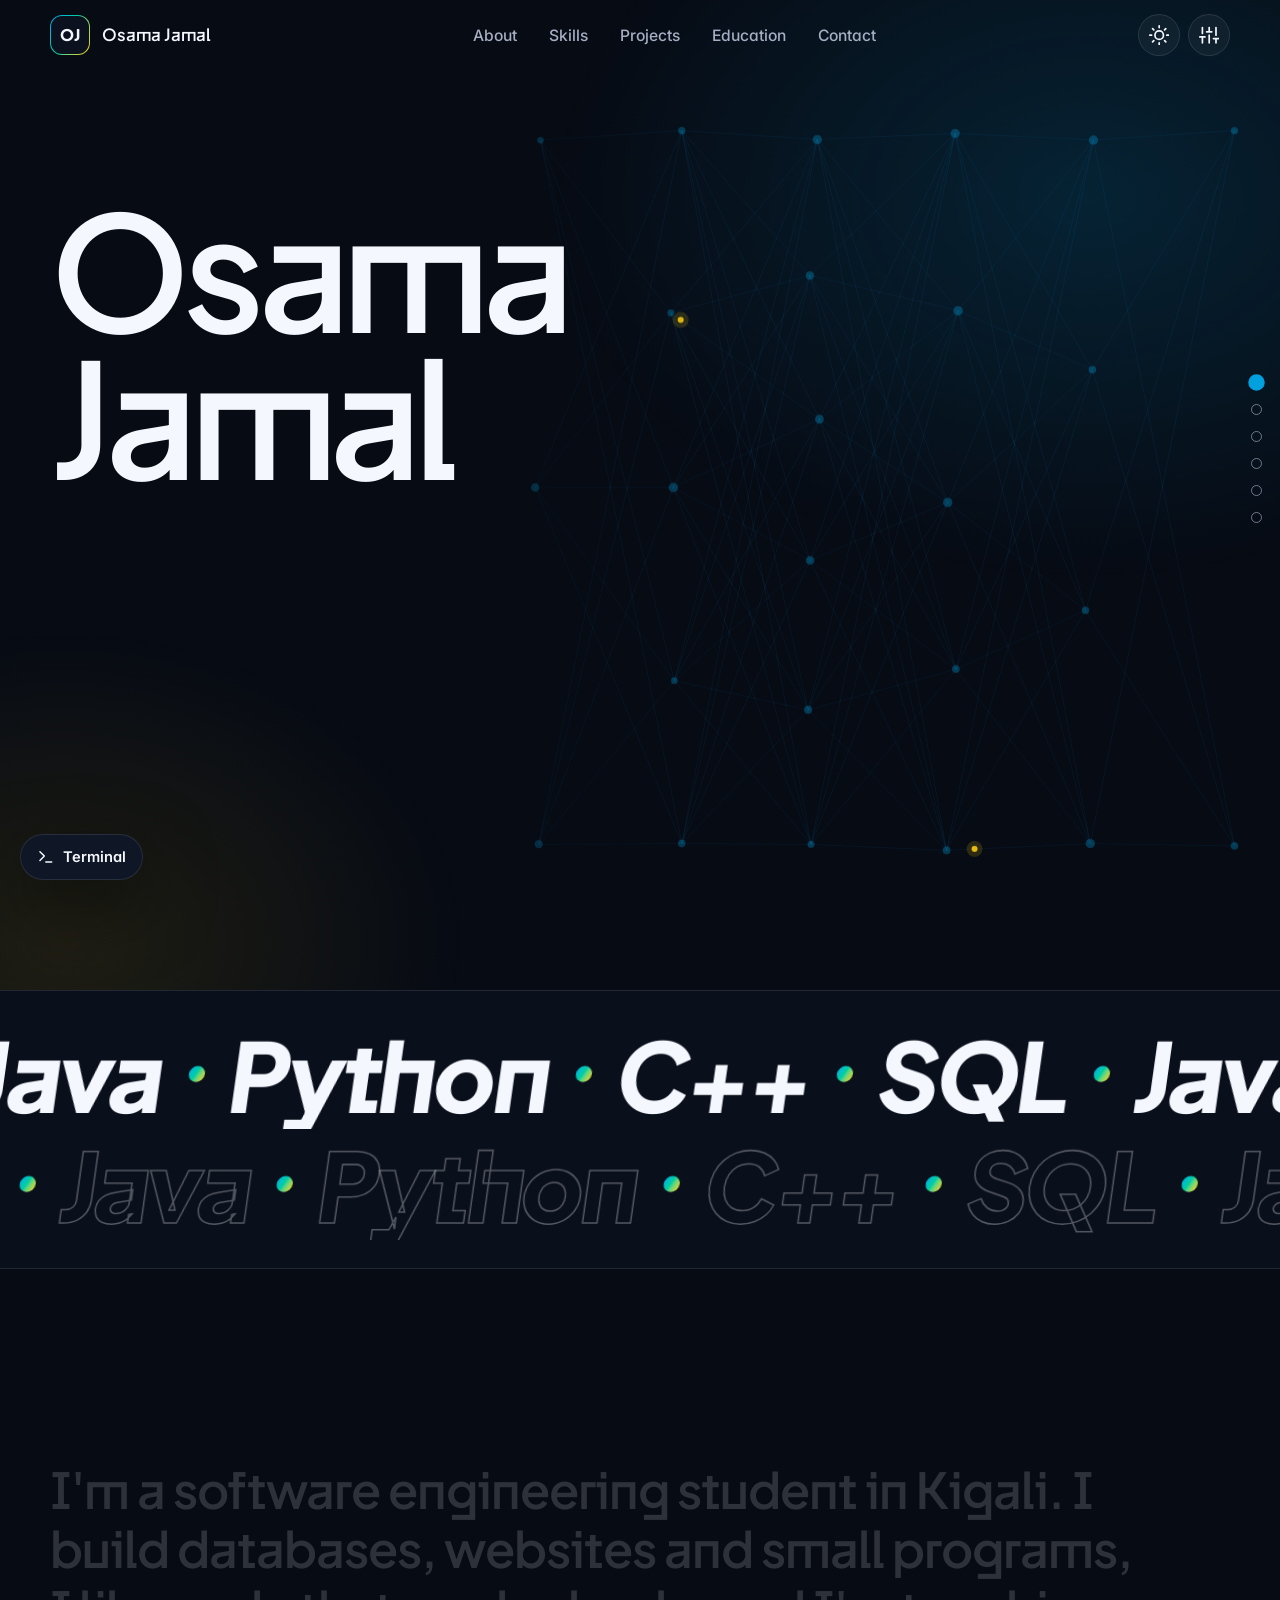
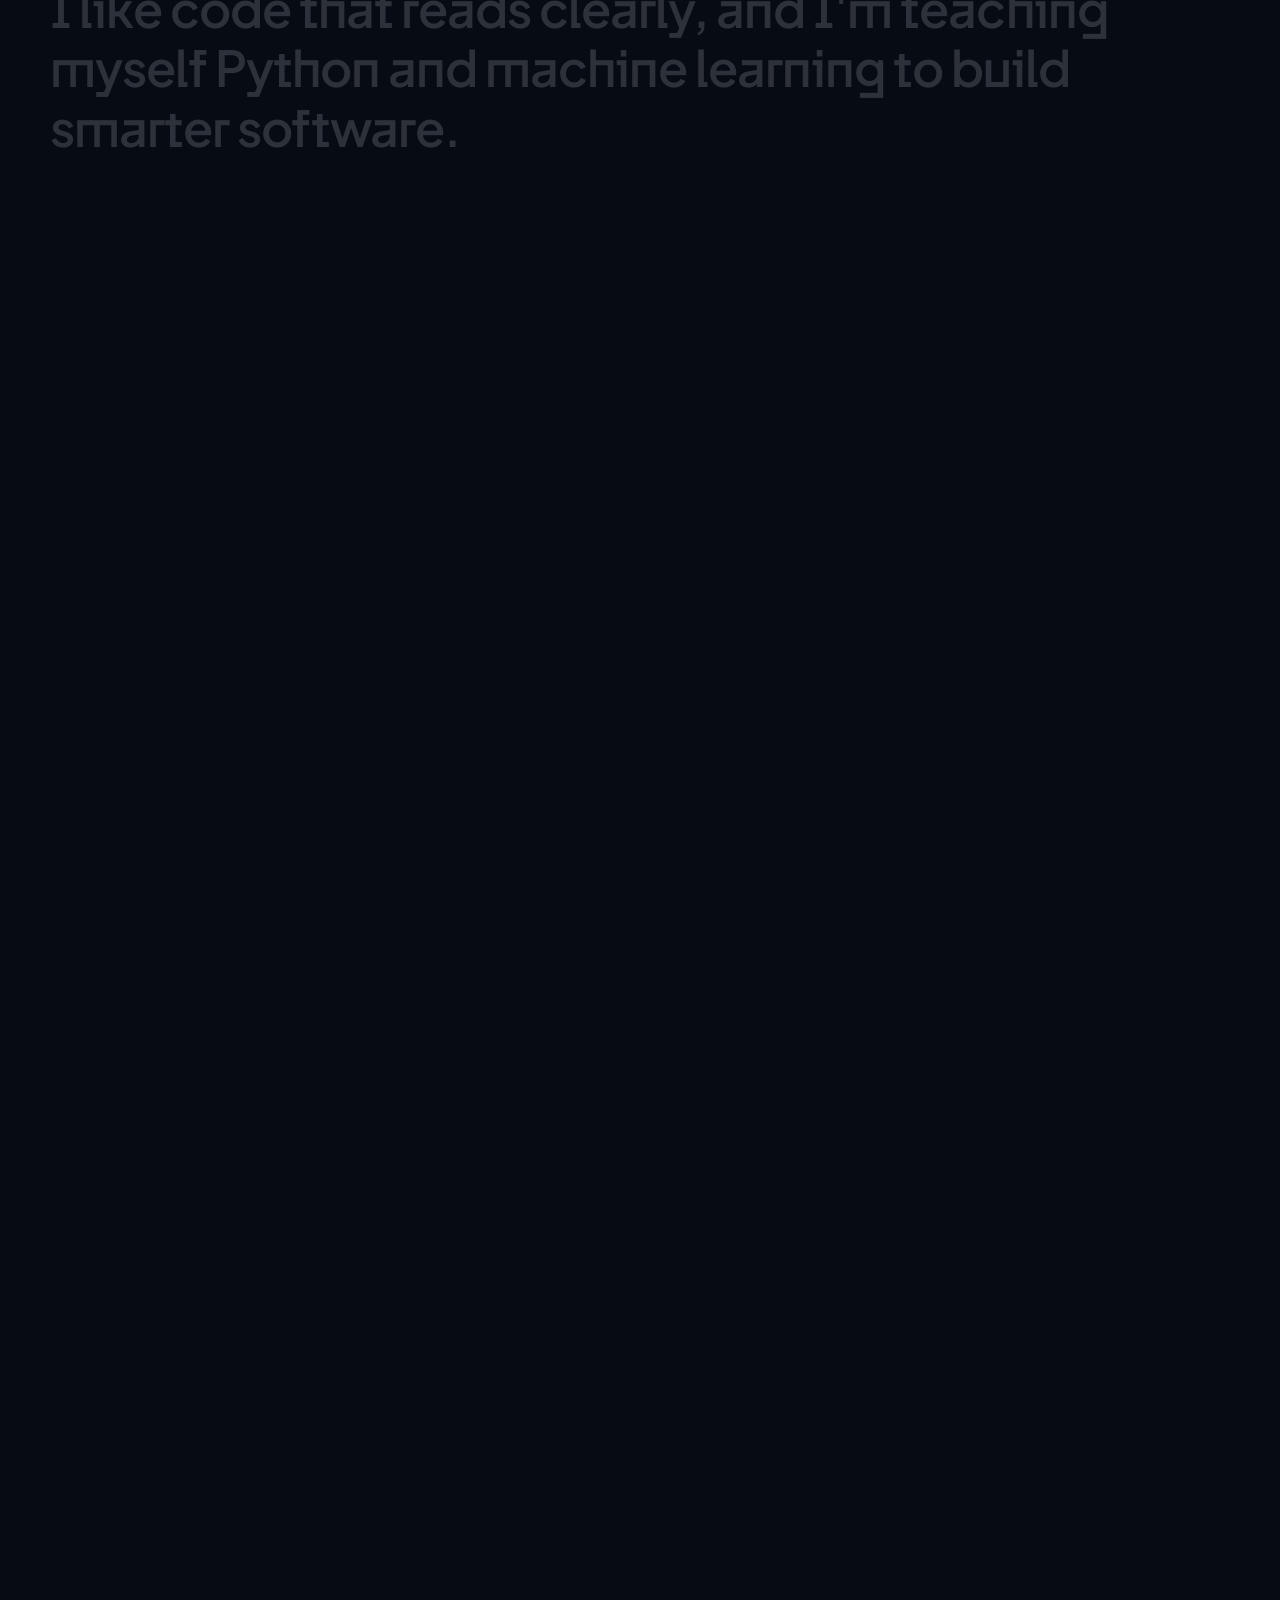
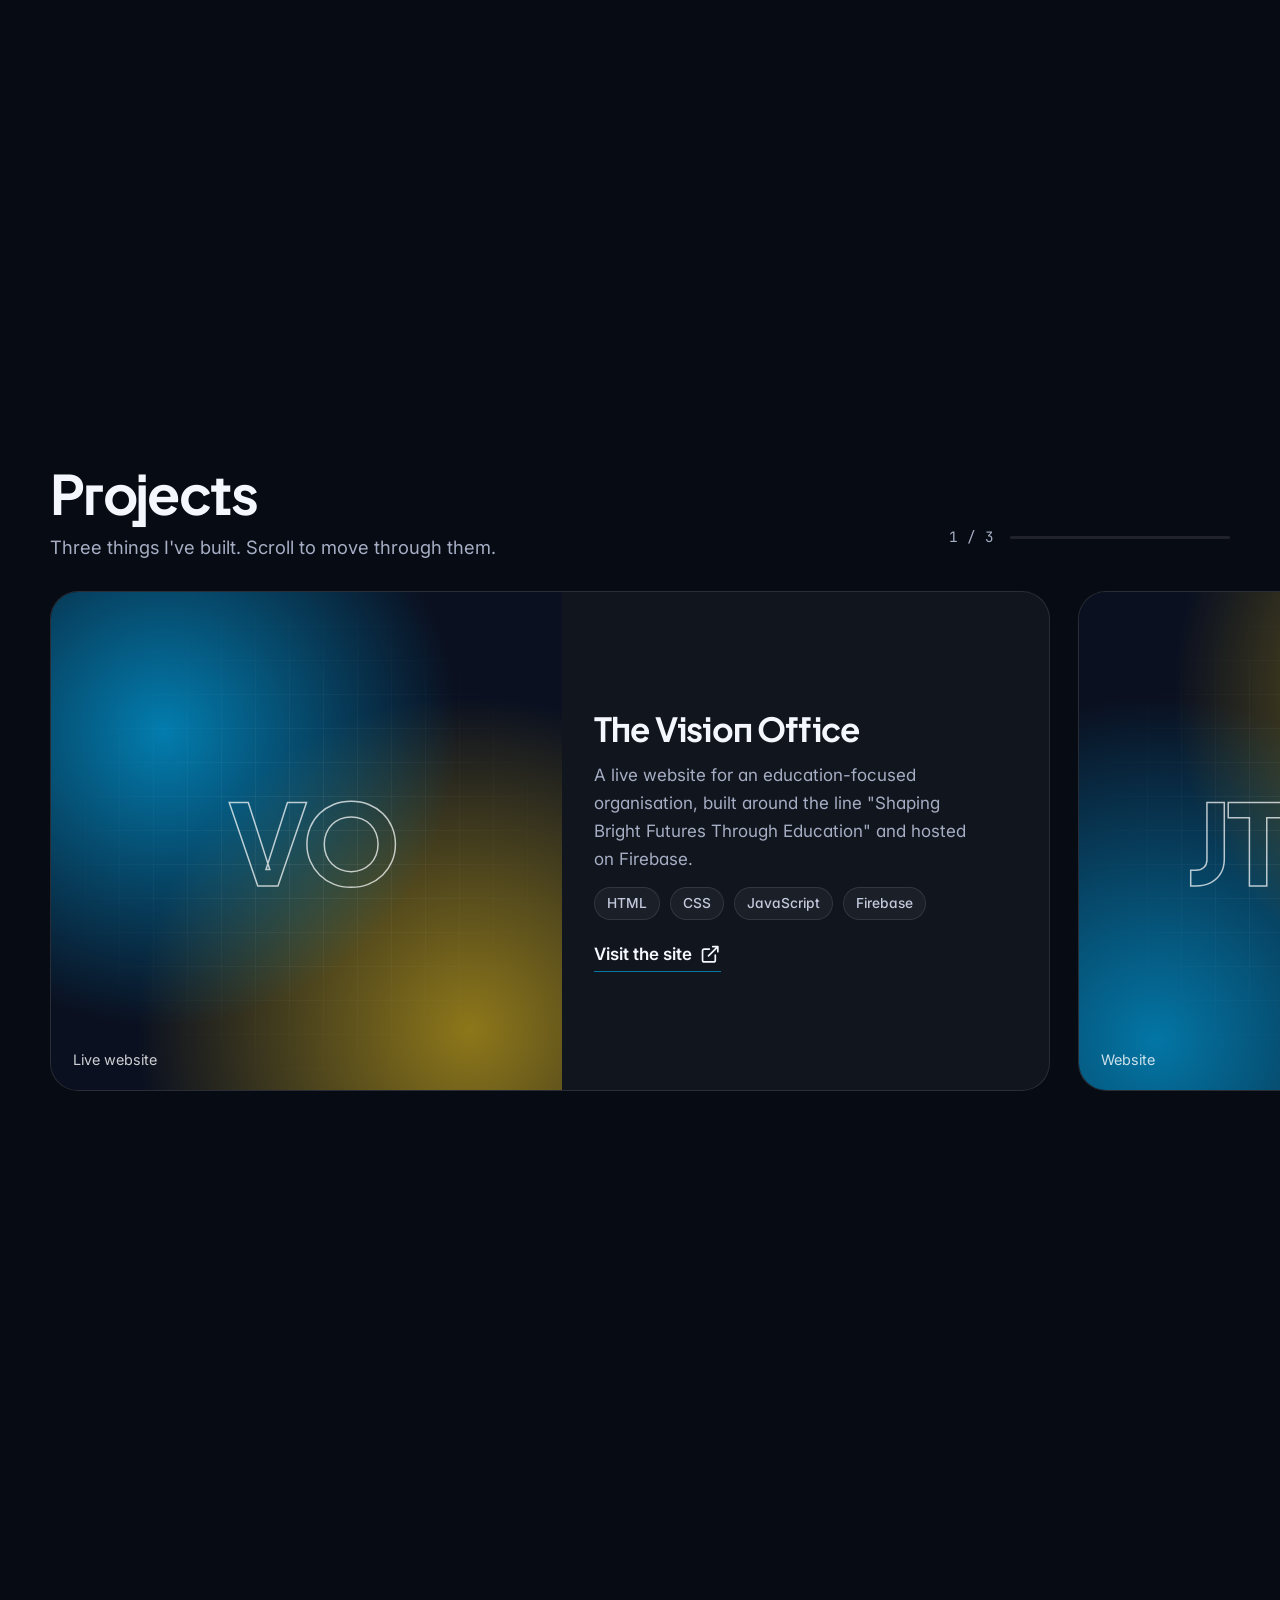
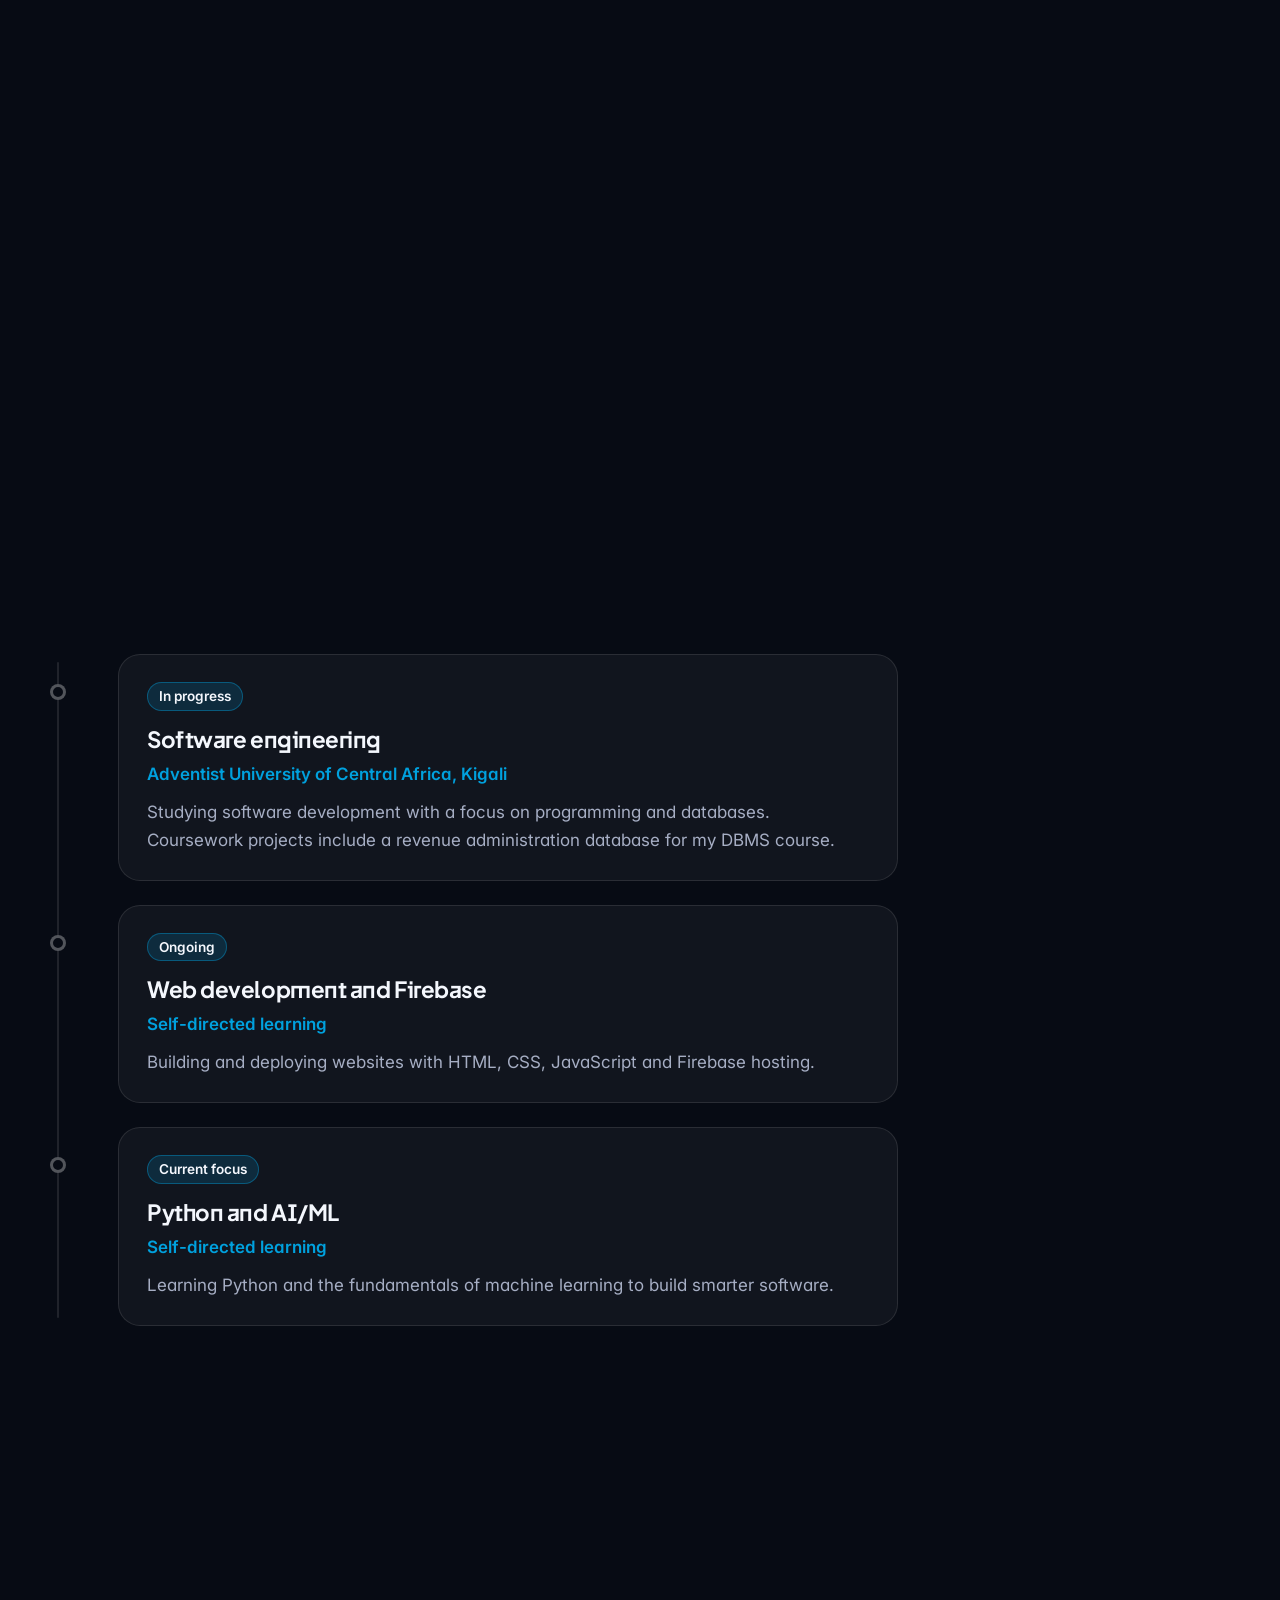
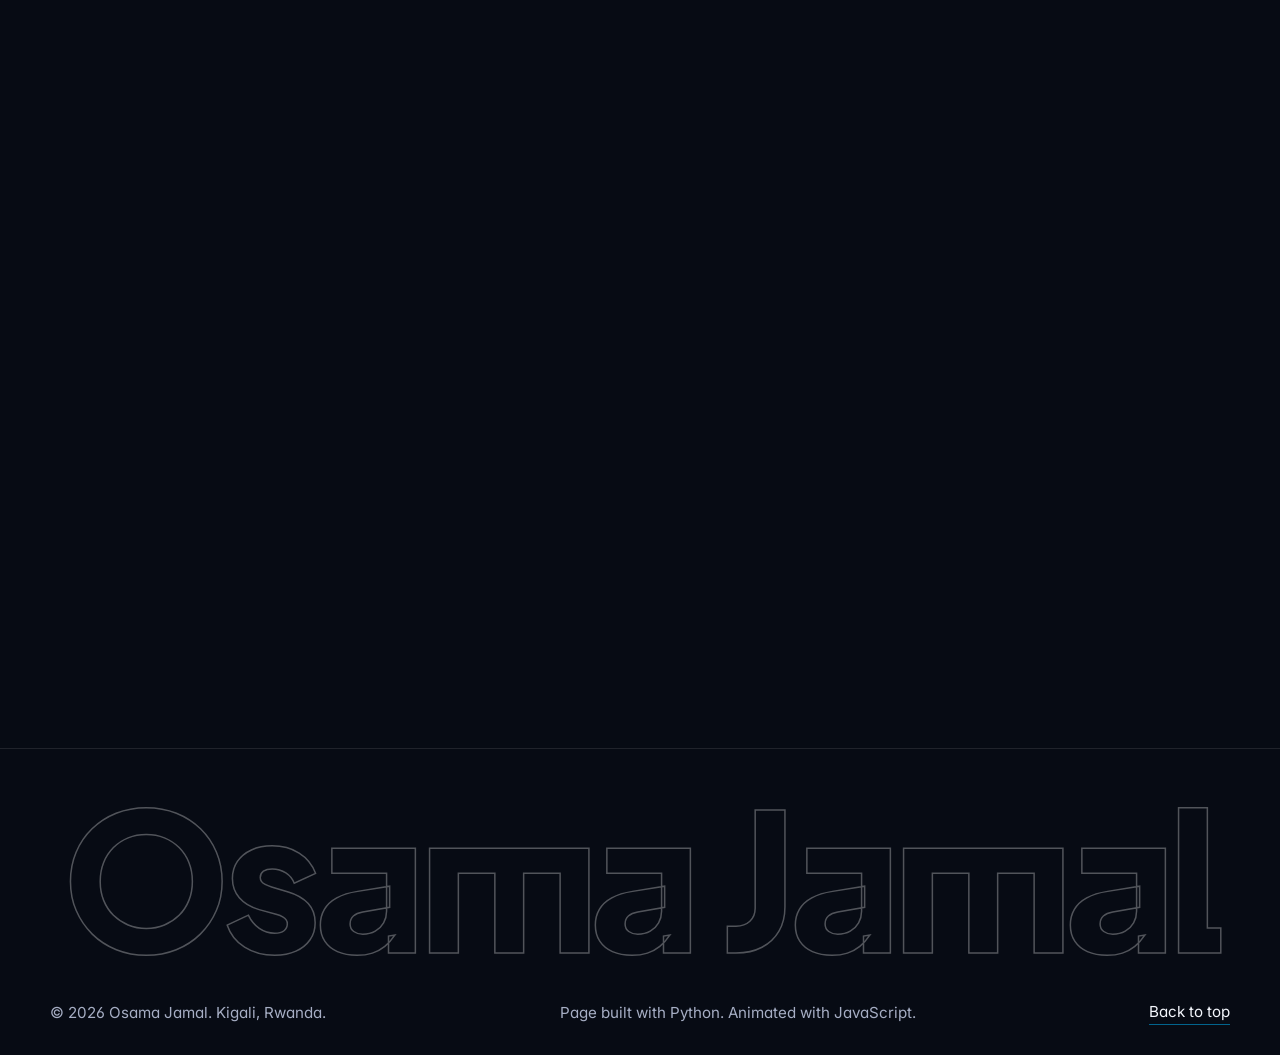
==== commit ad4e3326: "Update index.html" ====
--- a/index.html
+++ b/index.html
@@ -144,7 +144,7 @@
                 <div class="about-grid">
                     <figure class="photo reveal" data-tilt="4">
                         <div class="photo-ring">
-                            <img src="osama.PNG" alt="Portrait of Osama Jamal" loading="lazy" onerror="this.style.display='none';this.parentNode.classList.add('no-photo')">
+                            <img src="pro.jpg" alt="Portrait of Osama Jamal" loading="lazy" onerror="this.style.display='none';this.parentNode.classList.add('no-photo')">
                             <span class="photo-fallback" aria-hidden="true">OJ</span>
                         </div>
                     </figure>
